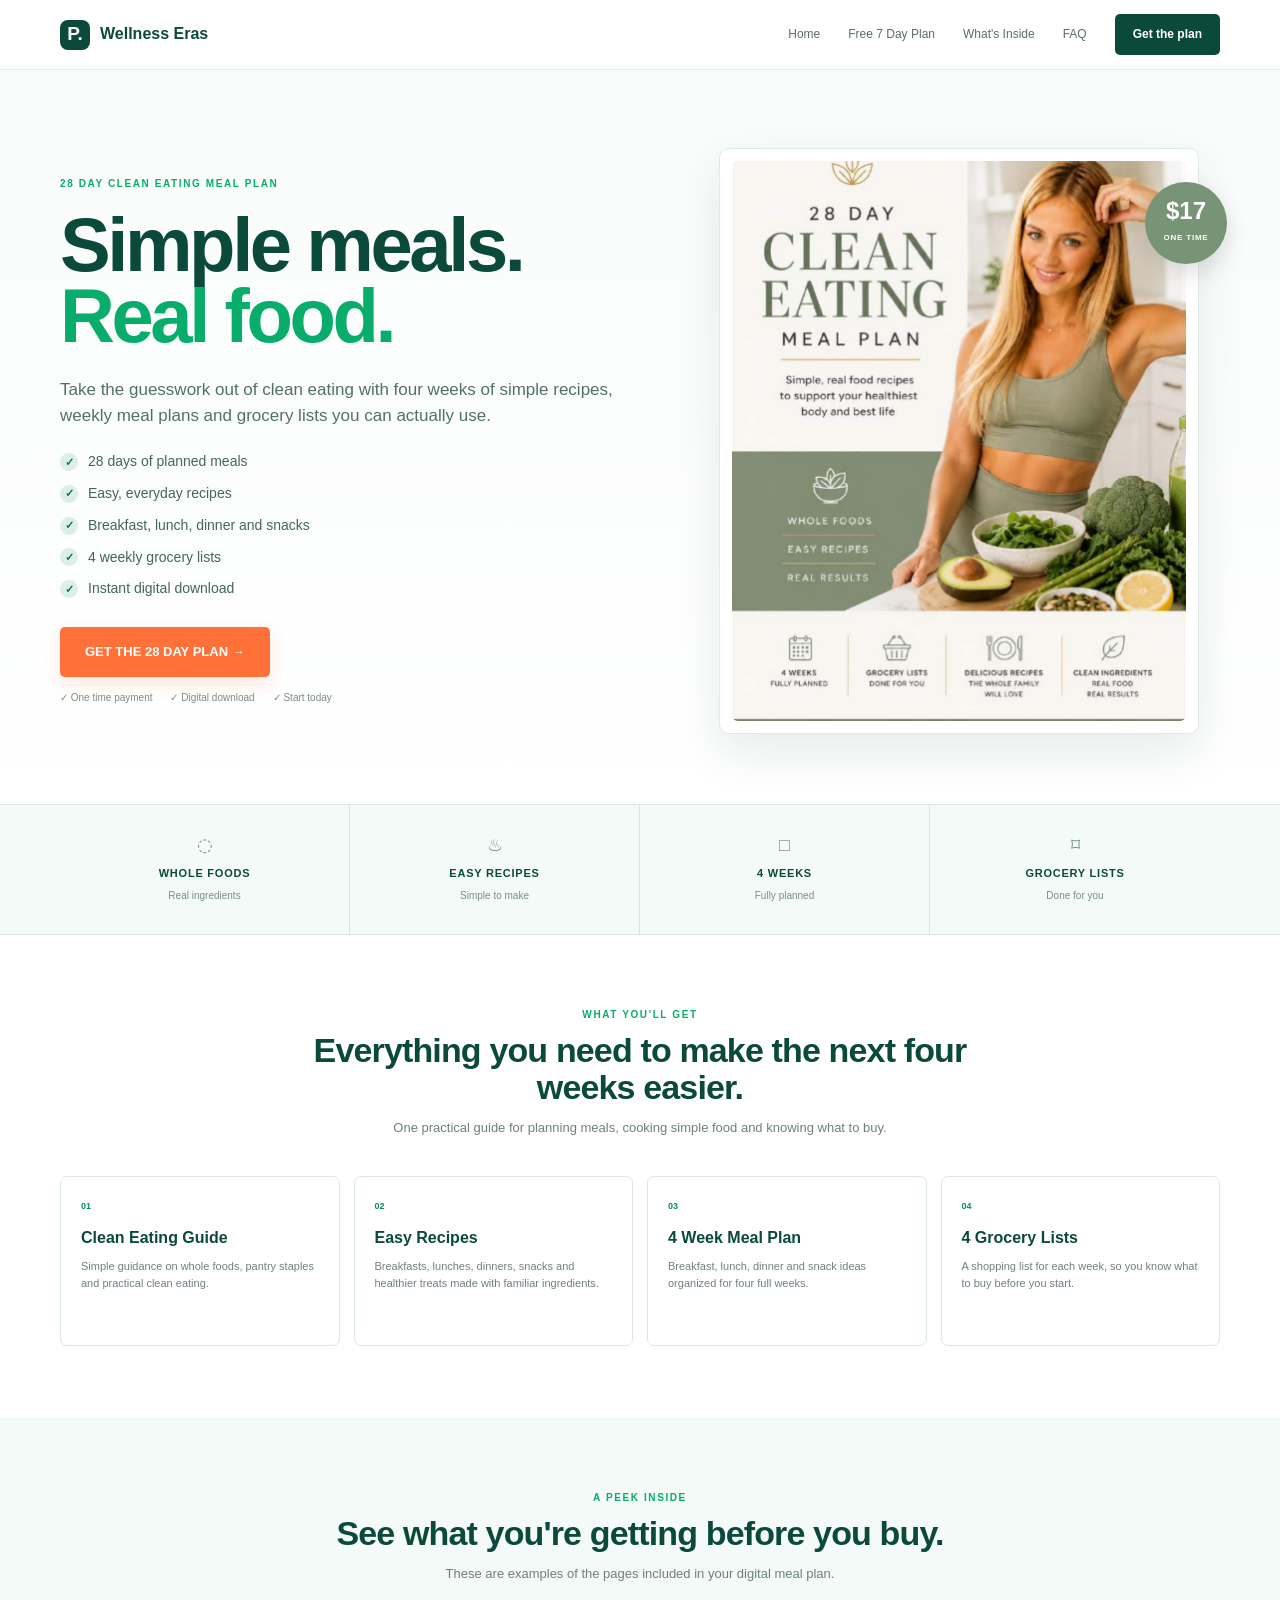
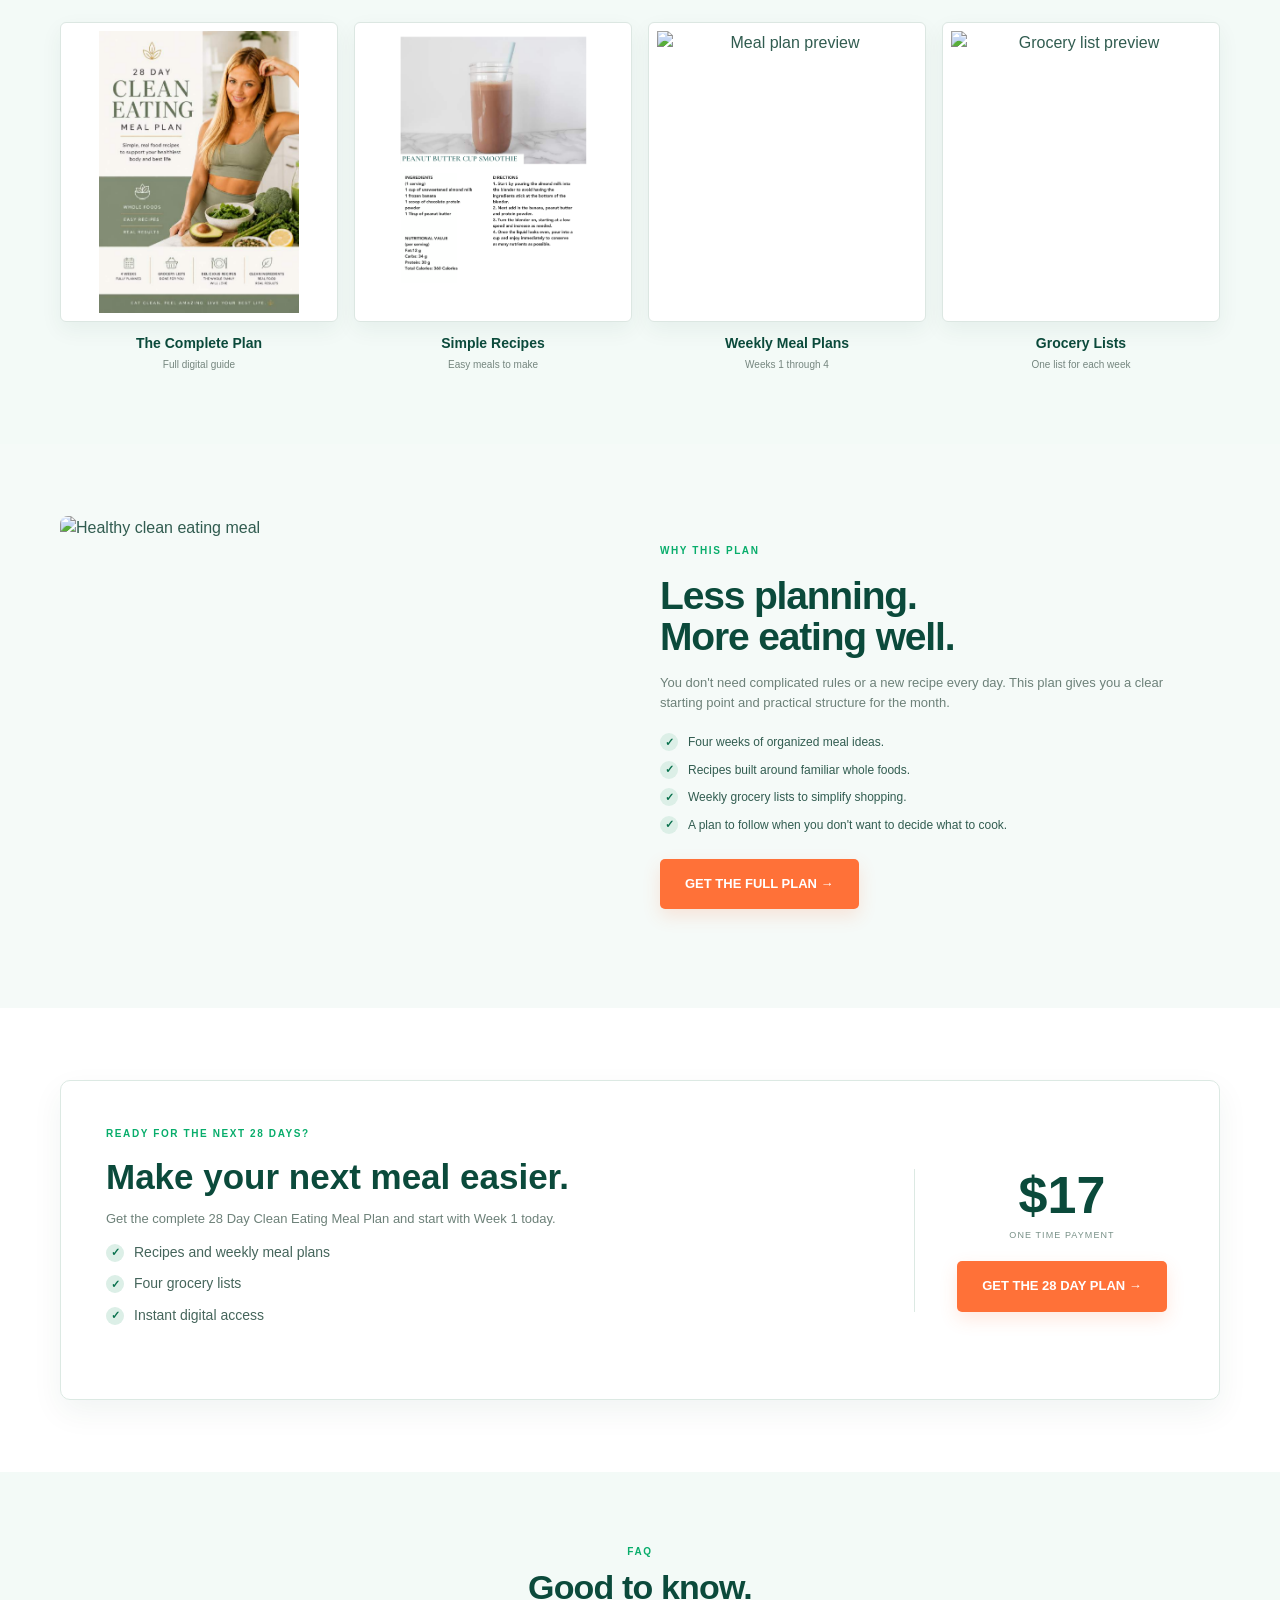
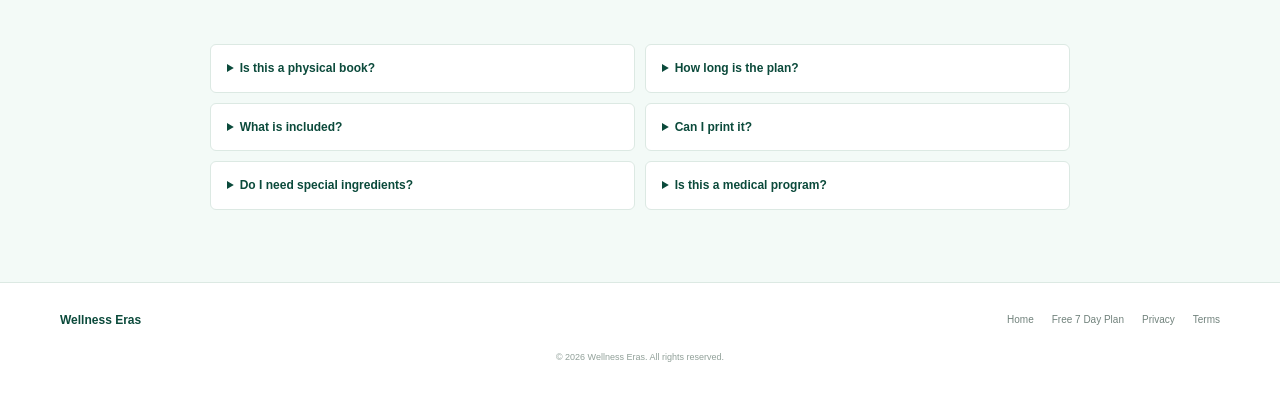
==== 28-day-plan/index.html @ 194eeab1 "Update index.html" ====
<!DOCTYPE html>
<html lang="en">
<head>
<meta charset="UTF-8">
<meta name="viewport" content="width=device-width, initial-scale=1.0">
<title>28 Day Clean Eating Meal Plan | Wellness Eras</title>
<meta name="description" content="Simple meals, real food. A practical 28 day clean eating meal plan with recipes, weekly meal plans and grocery lists.">
<style>
:root{
  --dark:#0b4a3b;
  --green:#08ad6b;
  --orange:#ff7138;
  --mint:#f3faf7;
  --line:#dce9e3;
  --text:#315c50;
  --muted:#6d8179;
  --white:#fff;
  --max:1160px;
}
*{box-sizing:border-box}
html{scroll-behavior:smooth}
body{margin:0;font-family:Arial,Helvetica,sans-serif;color:var(--text);background:#fff;line-height:1.55}
img{display:block;max-width:100%}
a{text-decoration:none;color:inherit}
.container{width:min(100% - 72px,var(--max));margin:auto}

/* Header intentionally matches the signup page: simple, compact, no decorative nav. */
header{height:70px;border-bottom:1px solid #e6efeb;background:#fff;display:flex;align-items:center}
.header-inner{display:flex;align-items:center;justify-content:space-between}
.logo{display:flex;align-items:center;gap:10px;font-weight:700;color:var(--dark);font-size:16px}
.logo-mark{width:30px;height:30px;border-radius:8px;background:var(--dark);display:grid;place-items:center;color:#fff;font-weight:700;font-size:19px}
.logo-mark span{transform:translateY(-1px)}
nav{display:flex;align-items:center;gap:28px;font-size:12px;color:#587068}
nav a:hover{color:var(--green)}
.nav-cta{background:var(--dark);color:#fff;padding:11px 18px;border-radius:5px;font-weight:700}

/* Hero uses the signup page's white/mint treatment and orange CTA. */
.hero{background:linear-gradient(180deg,#f8fcfa 0%,#fff 100%);padding:78px 0 70px}
.hero-grid{display:grid;grid-template-columns:1fr .92fr;gap:72px;align-items:center}
.eyebrow{font-size:10px;letter-spacing:.16em;text-transform:uppercase;color:var(--green);font-weight:700;margin-bottom:17px}
h1,h2,h3{margin:0;color:var(--dark)}
h1{font-size:clamp(48px,6vw,76px);line-height:.94;letter-spacing:-.045em;max-width:600px}
h1 .green{color:var(--green)}
.hero-copy{font-size:17px;color:#537068;max-width:555px;margin:25px 0 22px}
.checks{display:grid;gap:10px;margin:0 0 27px;font-size:14px;color:#45655b}
.check{display:flex;align-items:center;gap:10px}
.check i{width:18px;height:18px;border-radius:50%;background:#dcefe7;color:#08704c;font-style:normal;font-size:11px;display:grid;place-items:center;font-weight:700;flex:0 0 auto}
.cta{display:inline-flex;background:var(--orange);color:#fff;border-radius:5px;padding:15px 25px;font-weight:700;font-size:13px;box-shadow:0 7px 18px rgba(255,113,56,.16)}
.cta:hover{filter:brightness(.96)}
.micro{display:flex;gap:18px;margin-top:13px;font-size:10px;color:#7b8d87}
.hero-product{position:relative;display:flex;justify-content:center}
.product-card{background:#fff;border:1px solid #e1ebe6;border-radius:10px;padding:12px;box-shadow:0 18px 45px rgba(17,70,55,.10);width:min(480px,100%)}
.product-card img{width:100%;height:560px;object-fit:cover;border-radius:6px}
.price{position:absolute;right:-7px;top:34px;width:82px;height:82px;border-radius:50%;background:#789477;color:#fff;display:grid;place-items:center;text-align:center;box-shadow:0 10px 24px rgba(0,0,0,.13)}
.price strong{display:block;font-size:24px;line-height:1}
.price small{font-size:8px;font-weight:700;letter-spacing:.1em}

/* Same light green strip style as the signup page. */
.benefits{background:var(--mint);border-top:1px solid var(--line);border-bottom:1px solid var(--line)}
.benefit-grid{display:grid;grid-template-columns:repeat(4,1fr)}
.benefit{text-align:center;padding:27px 14px;border-right:1px solid #d8e6df}
.benefit:last-child{border:0}
.benefit-icon{font-size:18px;color:#73947c;margin-bottom:5px}
.benefit strong{display:block;color:var(--dark);font-size:11px;text-transform:uppercase;letter-spacing:.07em}
.benefit span{font-size:10px;color:#789087}

/* Sections stay compact and airy like signup page. */
section{padding:72px 0}
.section-head{text-align:center;max-width:690px;margin:0 auto 38px}
.section-head .eyebrow{margin-bottom:10px}
.section-head h2{font-size:34px;letter-spacing:-.025em;line-height:1.08}
.section-head p{font-size:13px;color:var(--muted);margin:12px 0 0}
.cards{display:grid;grid-template-columns:repeat(4,1fr);gap:14px}
.card{border:1px solid var(--line);border-radius:7px;padding:23px 20px;min-height:170px;background:#fff}
.card .num{font-size:9px;color:#0c8c60;font-weight:700;margin-bottom:12px}
.card h3{font-size:16px;margin-bottom:7px}
.card p{font-size:11px;color:#70827b;margin:0}

/* Preview */
.preview{background:var(--mint)}
.preview-grid{display:grid;grid-template-columns:repeat(4,1fr);gap:16px}
.preview-card{text-align:center}
.preview-frame{background:#fff;border:1px solid #dce7e2;border-radius:6px;padding:8px;height:300px;box-shadow:0 8px 22px rgba(20,70,55,.06)}
.preview-frame img{width:100%;height:100%;object-fit:contain}
.preview-card h3{font-size:14px;margin:11px 0 2px}
.preview-card p{font-size:10px;color:#75867f;margin:0}

/* Two-column section with same mint block used on signup. */
.split{background:#f5faf8}
.split-grid{display:grid;grid-template-columns:.95fr 1fr;gap:68px;align-items:center}
.split-image img{height:420px;width:100%;object-fit:cover;border-radius:8px}
.split h2{font-size:39px;line-height:1.05;letter-spacing:-.03em}
.split p{font-size:13px;color:var(--muted);max-width:510px;margin:15px 0 20px}
.feature-list{display:grid;gap:9px;margin-bottom:25px;font-size:12px}

/* Purchase block */
.buy{background:#fff}
.buy-box{border:1px solid var(--line);border-radius:10px;padding:45px;display:grid;grid-template-columns:1fr 260px;gap:35px;align-items:center;box-shadow:0 12px 32px rgba(17,70,55,.06)}
.buy-box h2{font-size:35px;line-height:1.05}
.buy-box p{font-size:13px;color:var(--muted);max-width:620px}
.buy-side{text-align:center;border-left:1px solid var(--line);padding-left:35px}
.buy-side strong{display:block;color:var(--dark);font-size:52px;line-height:1}
.buy-side span{font-size:9px;color:#789087;text-transform:uppercase;letter-spacing:.12em}
.buy-side .cta{margin-top:16px}

/* FAQ */
.faq{background:var(--mint)}
.faq-grid{max-width:860px;margin:auto;display:grid;grid-template-columns:1fr 1fr;gap:10px}
details{background:#fff;border:1px solid var(--line);border-radius:6px;padding:14px 16px}
summary{cursor:pointer;font-size:12px;font-weight:700;color:var(--dark)}
details p{font-size:11px;color:#71817b;margin:9px 0 0}

/* Footer */
footer{border-top:1px solid var(--line);background:#fff;padding:28px 0}
.footer-inner{display:flex;justify-content:space-between;align-items:center}
.footer-brand{font-size:12px;font-weight:700;color:var(--dark)}
.footer-links{display:flex;gap:18px;font-size:10px;color:#71827c}
.copyright{text-align:center;font-size:9px;color:#91a099;margin-top:22px}

@media(max-width:850px){
 .container{width:min(100% - 36px,var(--max))}
 nav a:not(.nav-cta){display:none}
 .hero{padding:55px 0}
 .hero-grid,.split-grid,.buy-box{grid-template-columns:1fr;gap:35px}
 .hero-product{order:-1}
 .product-card img{height:480px}
 .price{right:3%;top:25px}
 .benefit-grid,.cards,.preview-grid{grid-template-columns:1fr 1fr}
 .benefit:nth-child(2){border-right:0}
 .benefit:nth-child(3),.benefit:nth-child(4){border-top:1px solid #d8e6df}
 .buy-side{border-left:0;border-top:1px solid var(--line);padding:28px 0 0}
 .faq-grid{grid-template-columns:1fr}
}
@media(max-width:520px){
 header{height:62px}
 .logo{font-size:14px}
 .logo-mark{width:28px;height:28px}
 h1{font-size:49px}
 .hero-copy{font-size:15px}
 .micro{flex-wrap:wrap;gap:8px}
 section{padding:58px 0}
 .benefit-grid,.cards,.preview-grid{grid-template-columns:1fr}
 .benefit{border-right:0!important;border-top:0!important;border-bottom:1px solid #d8e6df}
 .benefit:last-child{border-bottom:0}
 .preview-frame{height:390px}
 .split-image img{height:330px}
 .split h2,.buy-box h2{font-size:31px}
 .buy-box{padding:28px 22px}
 .footer-inner{align-items:flex-start;flex-direction:column;gap:15px}
}
</style>
</head>
<body>
<header>
  <div class="container header-inner">
    <a class="logo" href="../index.html"><span class="logo-mark"><span>P.</span></span> Wellness Eras</a>
    <nav>
      <a href="../index.html">Home</a>
      <a href="../downloads/">Free 7 Day Plan</a>
      <a href="#inside">What's Inside</a>
      <a href="#faq">FAQ</a>
      <a class="nav-cta" href="#buy">Get the plan</a>
    </nav>
  </div>
</header>

<main>
<section class="hero">
 <div class="container hero-grid">
  <div>
   <div class="eyebrow">28 Day Clean Eating Meal Plan</div>
   <h1>Simple meals.<br><span class="green">Real food.</span></h1>
   <p class="hero-copy">Take the guesswork out of clean eating with four weeks of simple recipes, weekly meal plans and grocery lists you can actually use.</p>
   <div class="checks">
    <div class="check"><i>✓</i>28 days of planned meals</div>
    <div class="check"><i>✓</i>Easy, everyday recipes</div>
    <div class="check"><i>✓</i>Breakfast, lunch, dinner and snacks</div>
    <div class="check"><i>✓</i>4 weekly grocery lists</div>
    <div class="check"><i>✓</i>Instant digital download</div>
   </div>
   <a class="cta" href="#buy">GET THE 28 DAY PLAN →</a>
   <div class="micro"><span>✓ One time payment</span><span>✓ Digital download</span><span>✓ Start today</span></div>
  </div>
  <div class="hero-product">
   <div class="product-card"><img src="/28-day-plan/cover.png" alt="28 Day Clean Eating Meal Plan"></div>
   <div class="price"><div><strong>$17</strong><small>ONE TIME</small></div></div>
  </div>
 </div>
</section>

<div class="benefits">
 <div class="container benefit-grid">
  <div class="benefit"><div class="benefit-icon">◌</div><strong>Whole foods</strong><span>Real ingredients</span></div>
  <div class="benefit"><div class="benefit-icon">♨</div><strong>Easy recipes</strong><span>Simple to make</span></div>
  <div class="benefit"><div class="benefit-icon">□</div><strong>4 weeks</strong><span>Fully planned</span></div>
  <div class="benefit"><div class="benefit-icon">⌑</div><strong>Grocery lists</strong><span>Done for you</span></div>
 </div>
</div>

<section id="inside">
 <div class="container">
  <div class="section-head">
   <div class="eyebrow">What you'll get</div>
   <h2>Everything you need to make the next four weeks easier.</h2>
   <p>One practical guide for planning meals, cooking simple food and knowing what to buy.</p>
  </div>
  <div class="cards">
   <div class="card"><div class="num">01</div><h3>Clean Eating Guide</h3><p>Simple guidance on whole foods, pantry staples and practical clean eating.</p></div>
   <div class="card"><div class="num">02</div><h3>Easy Recipes</h3><p>Breakfasts, lunches, dinners, snacks and healthier treats made with familiar ingredients.</p></div>
   <div class="card"><div class="num">03</div><h3>4 Week Meal Plan</h3><p>Breakfast, lunch, dinner and snack ideas organized for four full weeks.</p></div>
   <div class="card"><div class="num">04</div><h3>4 Grocery Lists</h3><p>A shopping list for each week, so you know what to buy before you start.</p></div>
  </div>
 </div>
</section>

<section class="preview">
 <div class="container">
  <div class="section-head">
   <div class="eyebrow">A peek inside</div>
   <h2>See what you're getting before you buy.</h2>
   <p>These are examples of the pages included in your digital meal plan.</p>
  </div>
  <div class="preview-grid">
   <div class="preview-card"><div class="preview-frame"><img src="/28-day-plan/cover.png" alt="Meal plan cover"></div><h3>The Complete Plan</h3><p>Full digital guide</p></div>
   <div class="preview-card"><div class="preview-frame"><img src="/28-day-plan/recipe.png" alt="Recipe preview"></div><h3>Simple Recipes</h3><p>Easy meals to make</p></div>
   <div class="preview-card"><div class="preview-frame"><img src="/28-day-plan//28-day-plan/meal-plan.png" alt="Meal plan preview"></div><h3>Weekly Meal Plans</h3><p>Weeks 1 through 4</p></div>
   <div class="preview-card"><div class="preview-frame"><img src="/28-day-plan//28-day-plan//28-day-plan/grocery-list.png" alt="Grocery list preview"></div><h3>Grocery Lists</h3><p>One list for each week</p></div>
  </div>
 </div>
</section>

<section class="split">
 <div class="container split-grid">
  <div class="split-image"><img src="/28-day-plan//28-day-plan//28-day-plan/food-bowl.png" alt="Healthy clean eating meal"></div>
  <div>
   <div class="eyebrow">Why this plan</div>
   <h2>Less planning.<br>More eating well.</h2>
   <p>You don't need complicated rules or a new recipe every day. This plan gives you a clear starting point and practical structure for the month.</p>
   <div class="feature-list">
    <div class="check"><i>✓</i>Four weeks of organized meal ideas.</div>
    <div class="check"><i>✓</i>Recipes built around familiar whole foods.</div>
    <div class="check"><i>✓</i>Weekly grocery lists to simplify shopping.</div>
    <div class="check"><i>✓</i>A plan to follow when you don't want to decide what to cook.</div>
   </div>
   <a class="cta" href="#buy">GET THE FULL PLAN →</a>
  </div>
 </div>
</section>

<section class="buy" id="buy">
 <div class="container">
  <div class="buy-box">
   <div>
    <div class="eyebrow">Ready for the next 28 days?</div>
    <h2>Make your next meal easier.</h2>
    <p>Get the complete 28 Day Clean Eating Meal Plan and start with Week 1 today.</p>
    <div class="checks">
     <div class="check"><i>✓</i>Recipes and weekly meal plans</div>
     <div class="check"><i>✓</i>Four grocery lists</div>
     <div class="check"><i>✓</i>Instant digital access</div>
    </div>
   </div>
   <div class="buy-side">
    <strong>$17</strong><span>One time payment</span><br>
    <a class="cta" href="YOUR_LEMON_SQUEEZY_CHECKOUT_URL">GET THE 28 DAY PLAN →</a>
   </div>
  </div>
 </div>
</section>

<section class="faq" id="faq">
 <div class="container">
  <div class="section-head">
   <div class="eyebrow">FAQ</div>
   <h2>Good to know.</h2>
  </div>
  <div class="faq-grid">
   <details><summary>Is this a physical book?</summary><p>No. It is a digital PDF you can access after purchase.</p></details>
   <details><summary>How long is the plan?</summary><p>The plan is organized around 28 days, with four weekly meal plans.</p></details>
   <details><summary>What is included?</summary><p>The guide includes clean eating guidance, recipes, four weekly meal plans and four weekly grocery lists.</p></details>
   <details><summary>Can I print it?</summary><p>Yes. The PDF can be viewed digitally or printed for personal use.</p></details>
   <details><summary>Do I need special ingredients?</summary><p>The plan focuses on familiar, everyday whole food ingredients.</p></details>
   <details><summary>Is this a medical program?</summary><p>No. It is a general meal planning resource and is not medical advice.</p></details>
  </div>
 </div>
</section>
</main>

<footer>
 <div class="container">
  <div class="footer-inner">
   <div class="footer-brand">Wellness Eras</div>
   <div class="footer-links"><a href="../index.html">Home</a><a href="../downloads/">Free 7 Day Plan</a><a href="../privacy.html">Privacy</a><a href="../terms.html">Terms</a></div>
  </div>
  <div class="copyright">© 2026 Wellness Eras. All rights reserved.</div>
 </div>
</footer>
</body>
</html>
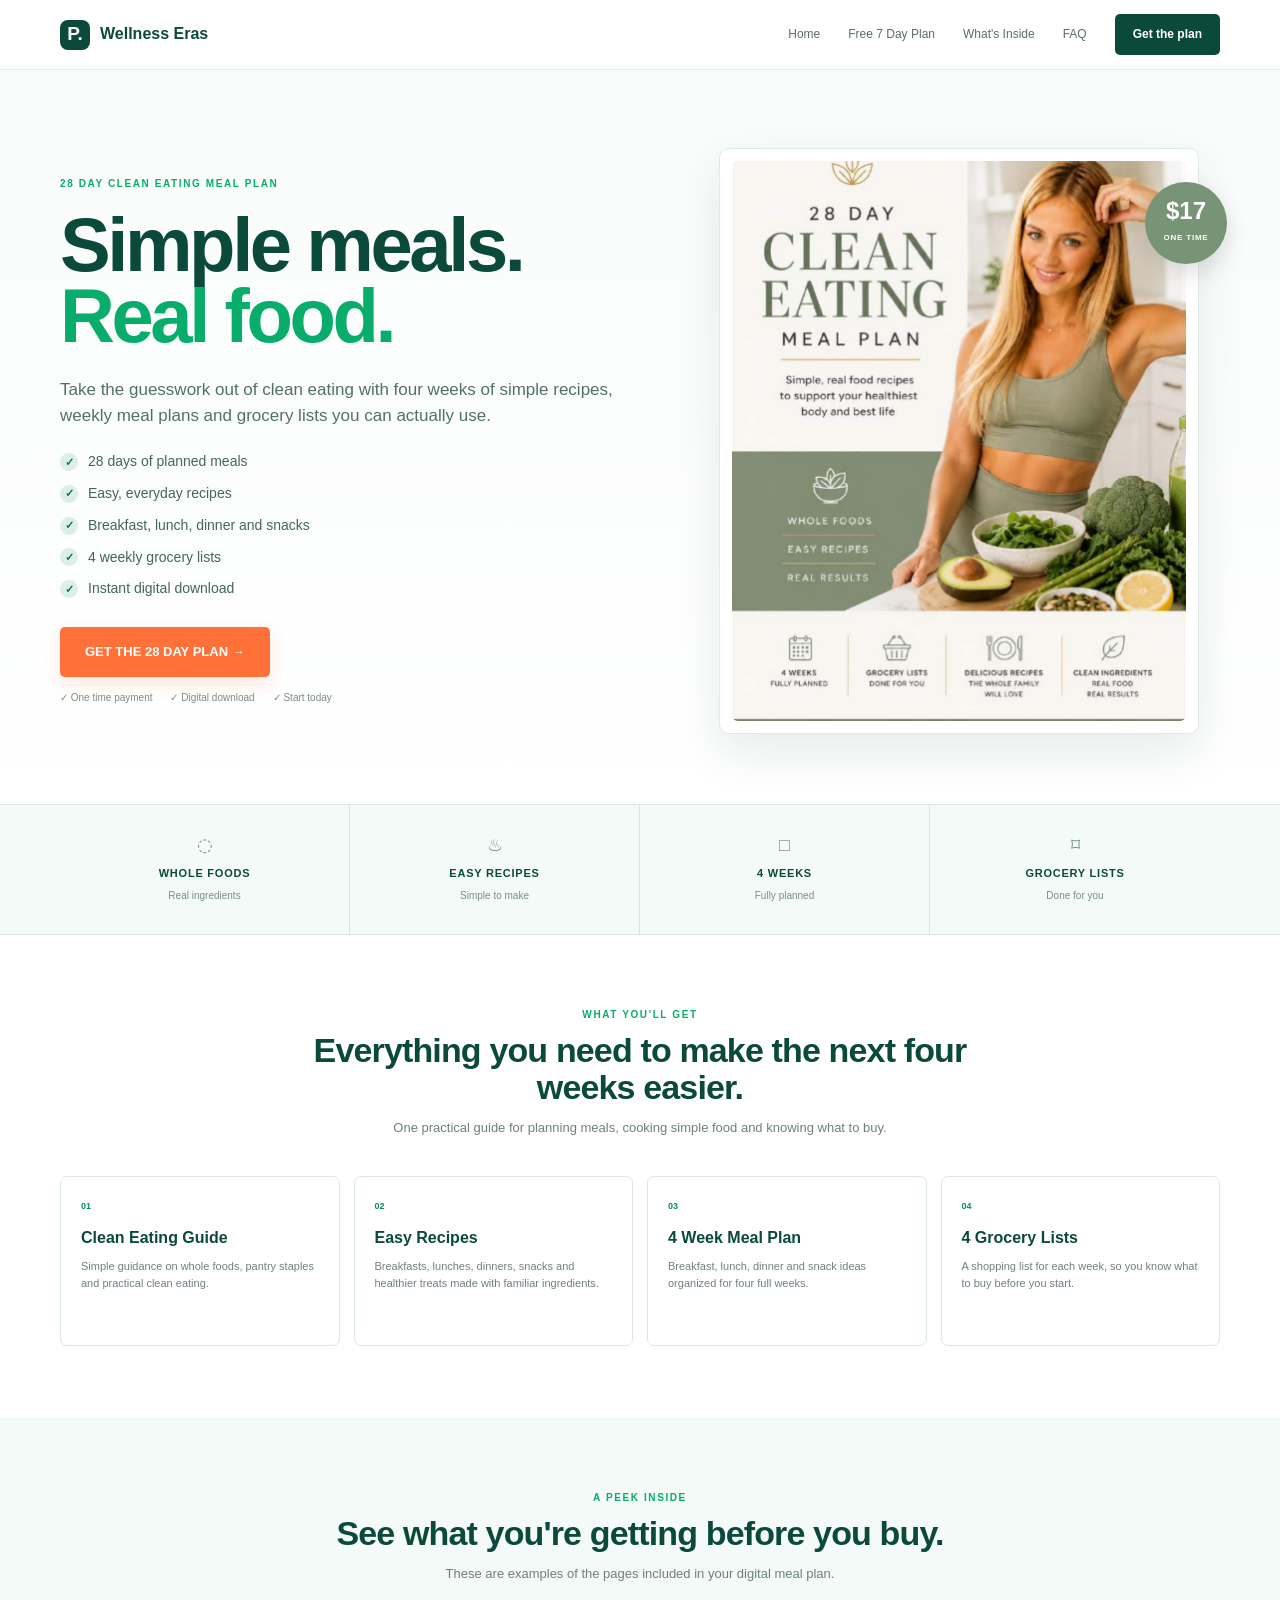
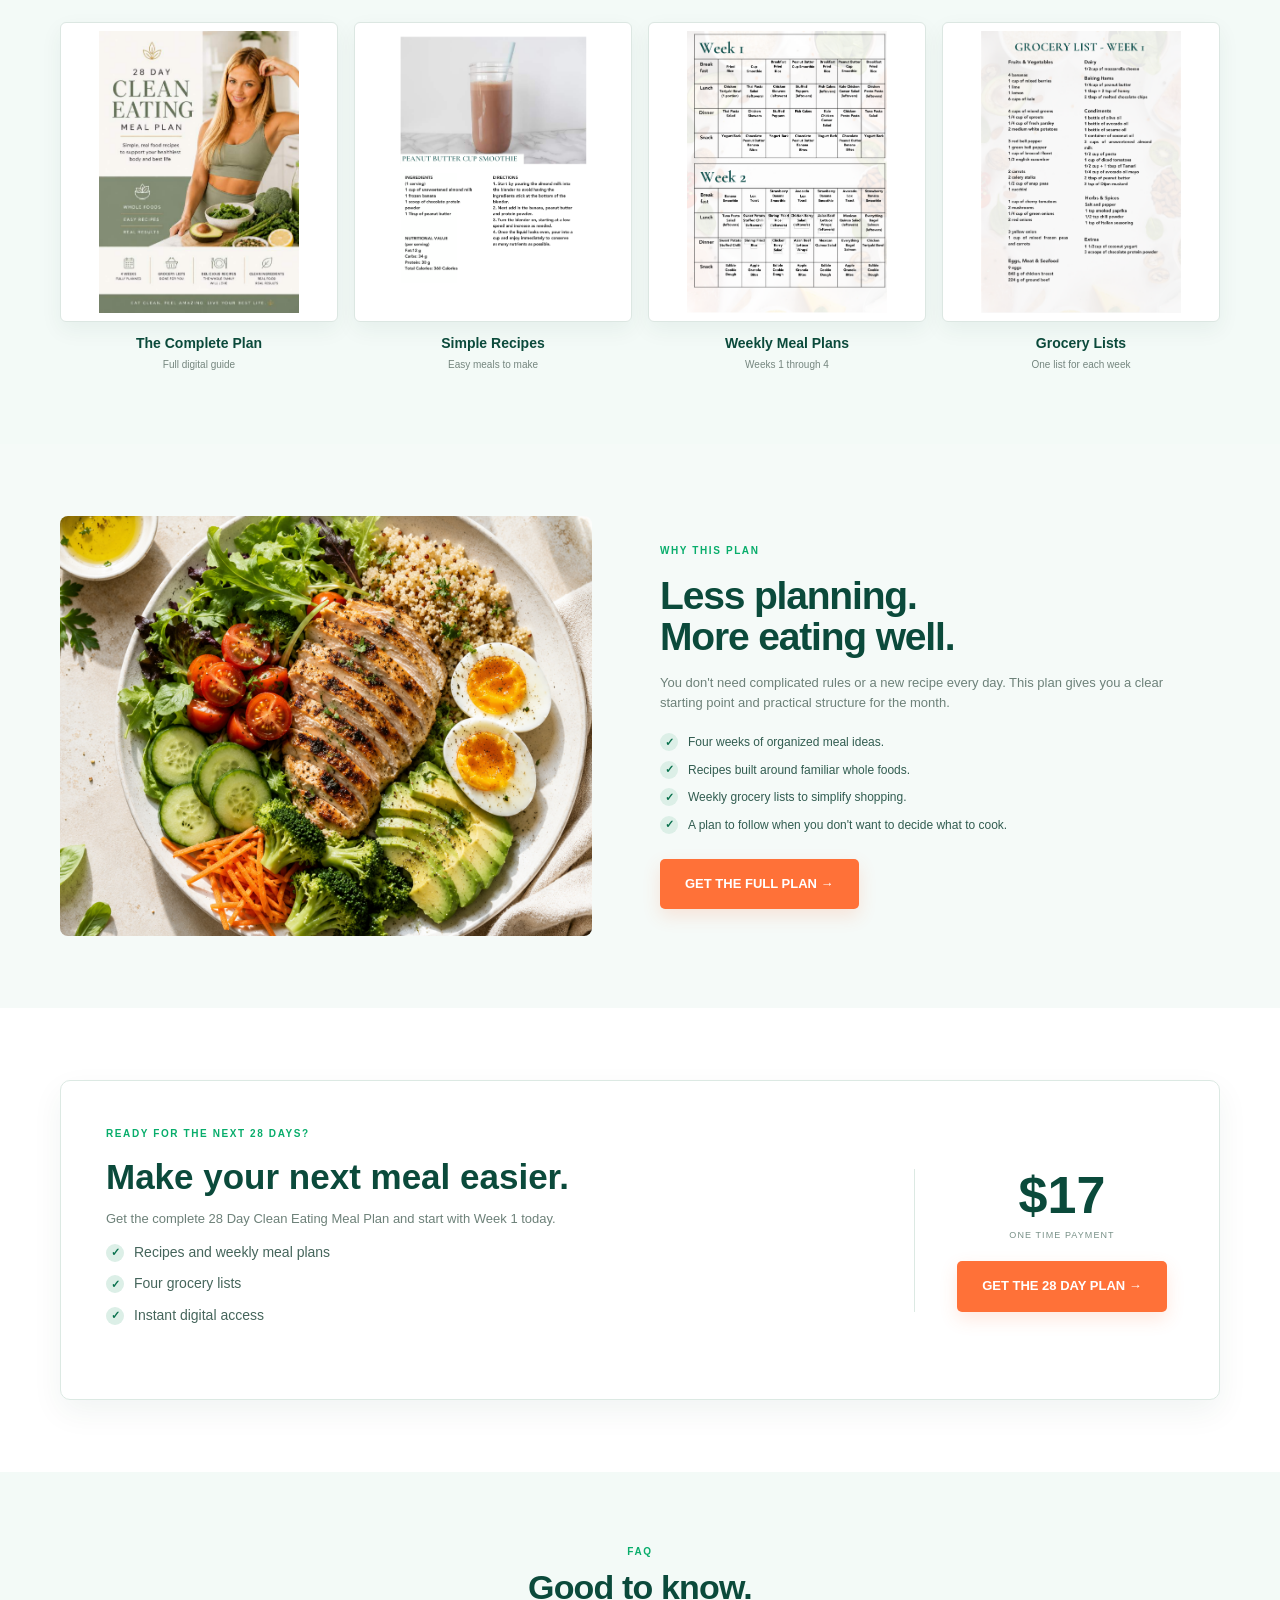
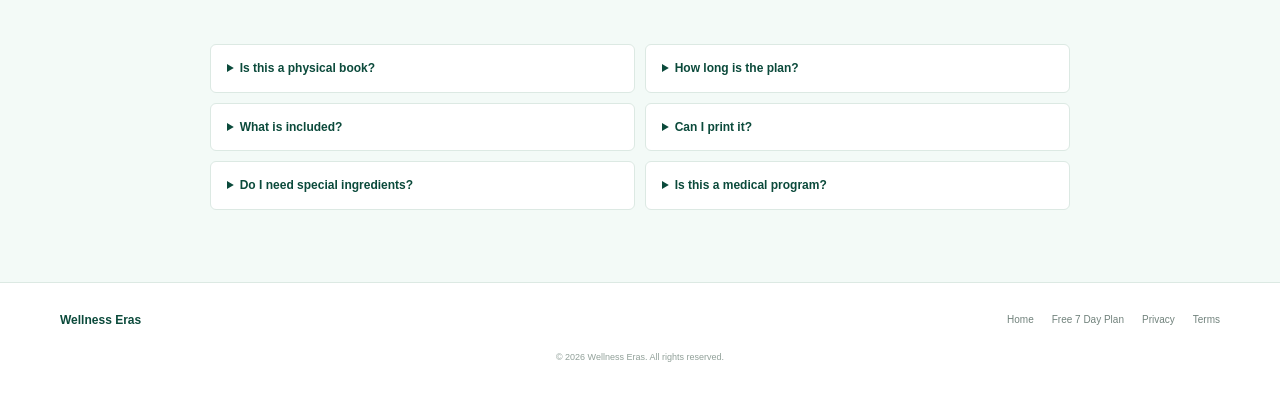
==== commit 535bc9b8: "Update index.html" ====
--- a/28-day-plan/index.html
+++ b/28-day-plan/index.html
@@ -223,15 +223,15 @@
   <div class="preview-grid">
    <div class="preview-card"><div class="preview-frame"><img src="/28-day-plan/cover.png" alt="Meal plan cover"></div><h3>The Complete Plan</h3><p>Full digital guide</p></div>
    <div class="preview-card"><div class="preview-frame"><img src="/28-day-plan/recipe.png" alt="Recipe preview"></div><h3>Simple Recipes</h3><p>Easy meals to make</p></div>
-   <div class="preview-card"><div class="preview-frame"><img src="/28-day-plan//28-day-plan/meal-plan.png" alt="Meal plan preview"></div><h3>Weekly Meal Plans</h3><p>Weeks 1 through 4</p></div>
-   <div class="preview-card"><div class="preview-frame"><img src="/28-day-plan//28-day-plan//28-day-plan/grocery-list.png" alt="Grocery list preview"></div><h3>Grocery Lists</h3><p>One list for each week</p></div>
+   <div class="preview-card"><div class="preview-frame"><img src="/28-day-plan/meal-plan.png" alt="Meal plan preview"></div><h3>Weekly Meal Plans</h3><p>Weeks 1 through 4</p></div>
+   <div class="preview-card"><div class="preview-frame"><img src="/28-day-plan/grocery-list.png" alt="Grocery list preview"></div><h3>Grocery Lists</h3><p>One list for each week</p></div>
   </div>
  </div>
 </section>
 
 <section class="split">
  <div class="container split-grid">
-  <div class="split-image"><img src="/28-day-plan//28-day-plan//28-day-plan/food-bowl.png" alt="Healthy clean eating meal"></div>
+  <div class="split-image"><img src="/28-day-plan/food-bowl.png" alt="Healthy clean eating meal"></div>
   <div>
    <div class="eyebrow">Why this plan</div>
    <h2>Less planning.<br>More eating well.</h2>
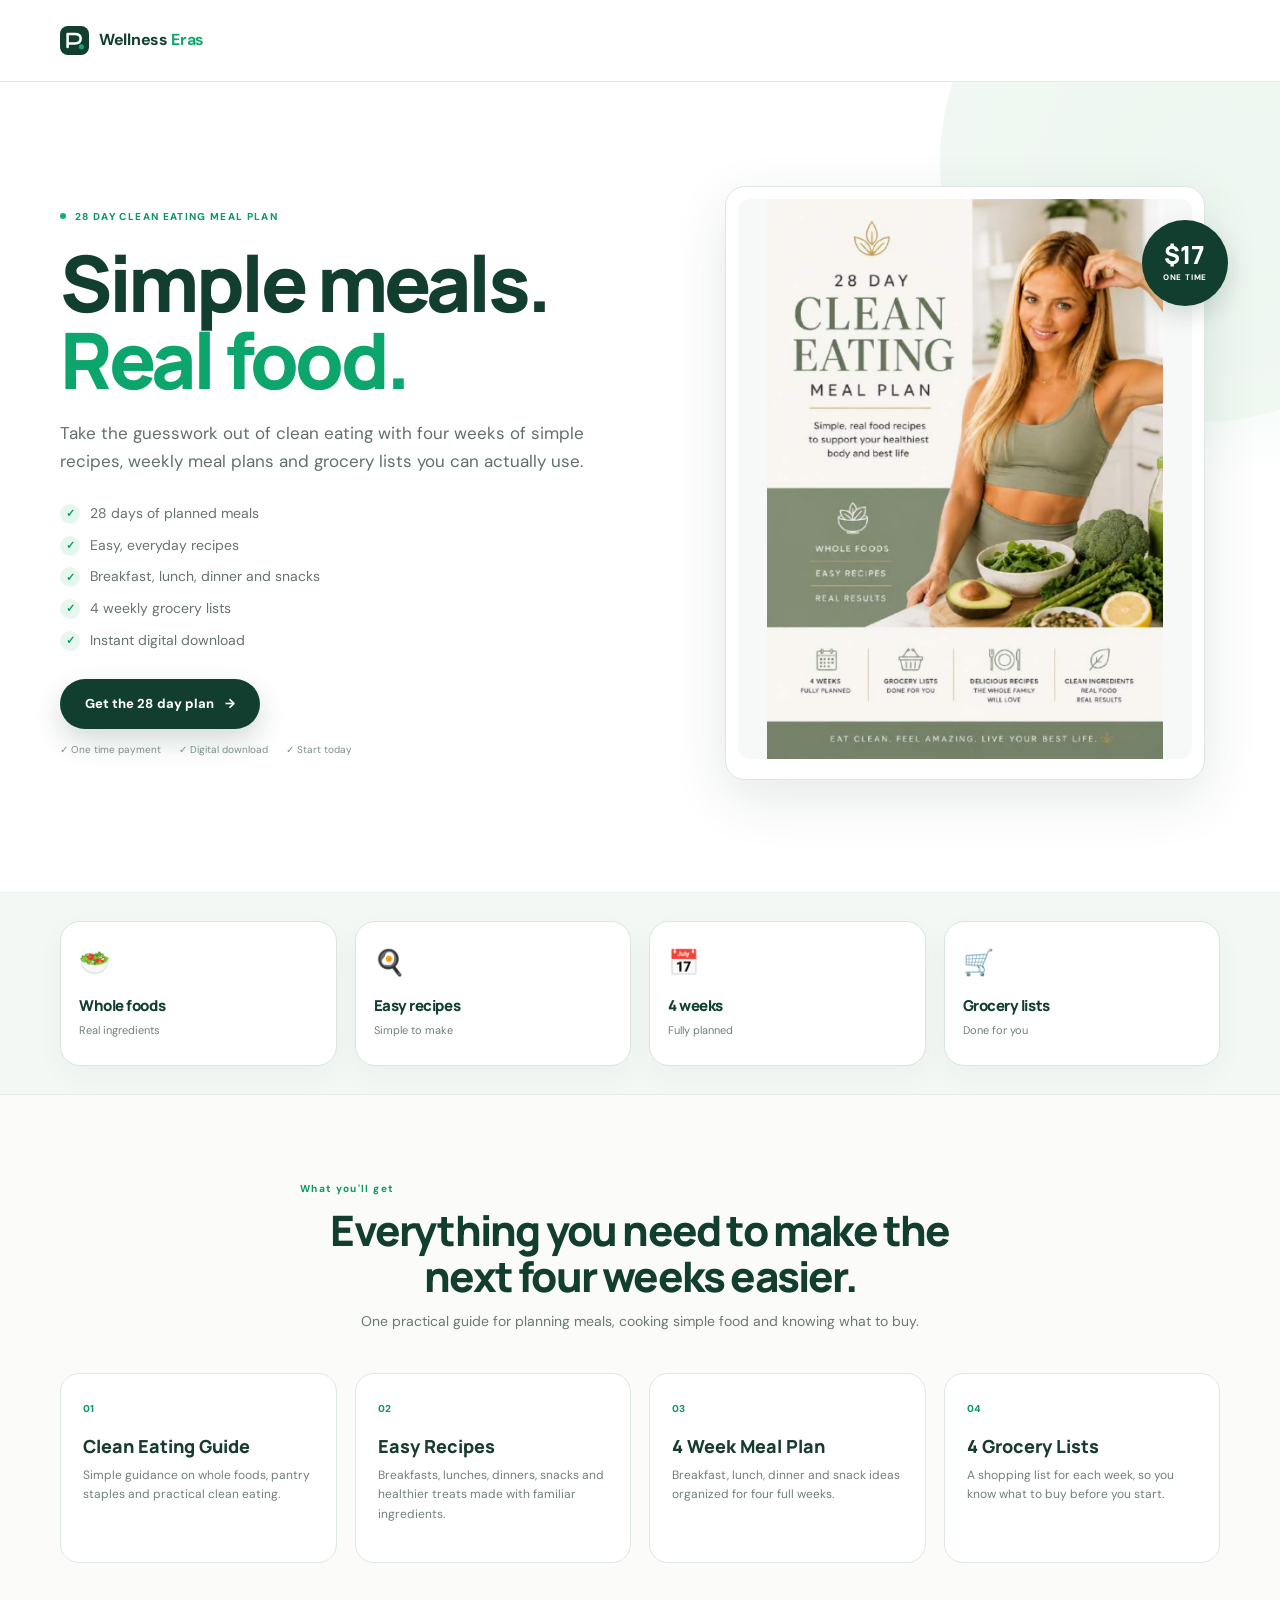
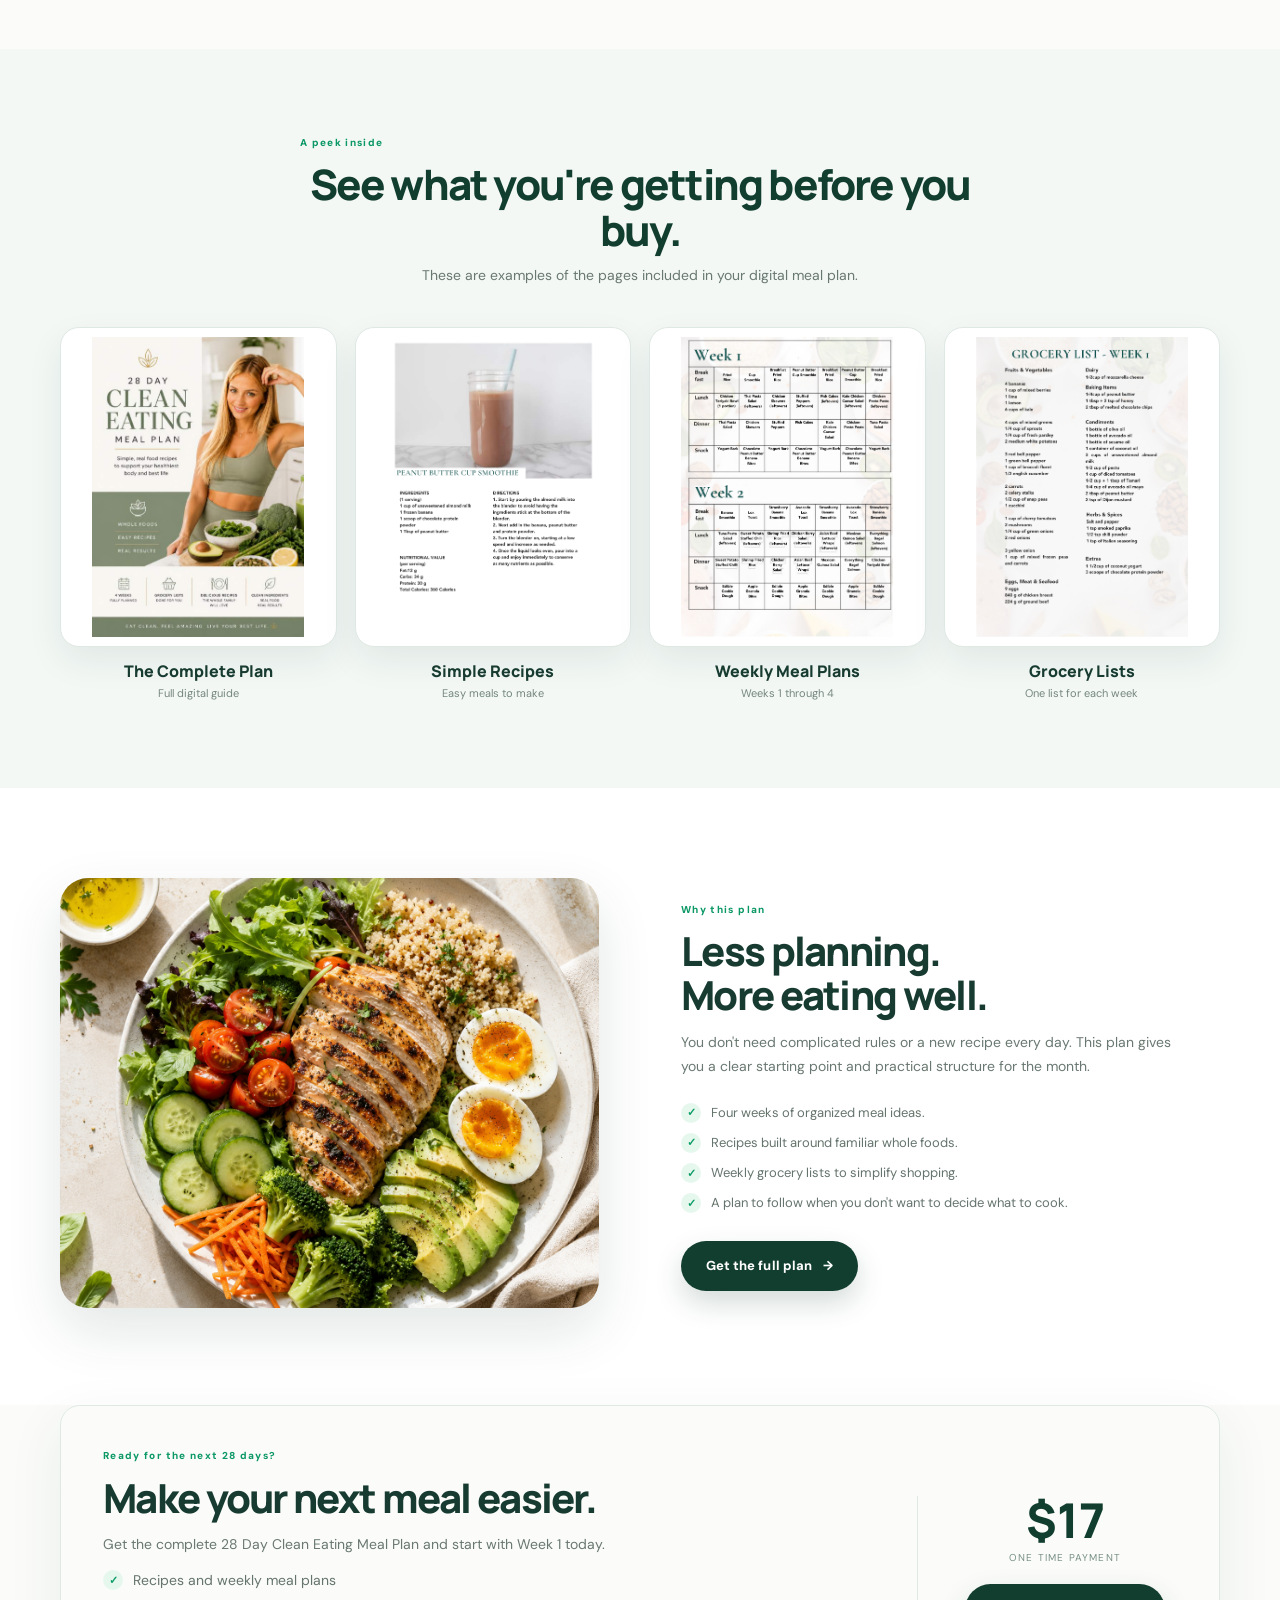
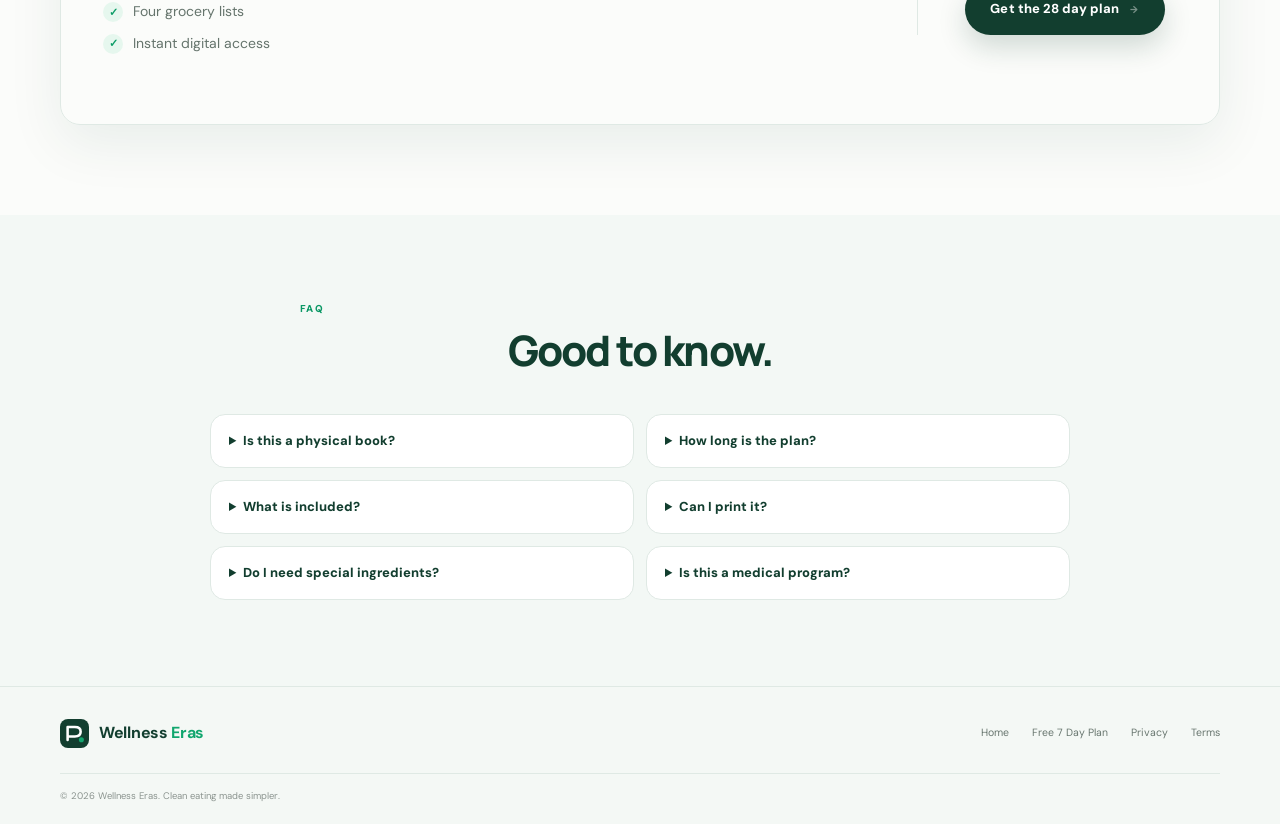
==== commit 93a7486e: "connect lemon squeezy checkout" ====
--- a/28-day-plan/index.html
+++ b/28-day-plan/index.html
@@ -5,295 +5,178 @@
 <meta name="viewport" content="width=device-width, initial-scale=1.0">
 <title>28 Day Clean Eating Meal Plan | Wellness Eras</title>
 <meta name="description" content="Simple meals, real food. A practical 28 day clean eating meal plan with recipes, weekly meal plans and grocery lists.">
+<link rel="preconnect" href="https://fonts.googleapis.com">
+<link rel="preconnect" href="https://fonts.gstatic.com" crossorigin>
+<link href="https://fonts.googleapis.com/css2?family=DM+Sans:wght@400;500;600;700&family=Manrope:wght@600;700;800&display=swap" rel="stylesheet">
+<link rel="icon" href="../assets/logo-mark.svg">
+<link rel="stylesheet" href="../styles.css">
 <style>
-:root{
-  --dark:#0b4a3b;
-  --green:#08ad6b;
-  --orange:#ff7138;
-  --mint:#f3faf7;
-  --line:#dce9e3;
-  --text:#315c50;
-  --muted:#6d8179;
-  --white:#fff;
-  --max:1160px;
+.plan-page .plan-hero-copy{max-width:570px}
+.plan-page .plan-hero-copy h1{max-width:600px}
+.plan-page .plan-hero-copy h1 span{color:#0ca66d}
+.plan-page .plan-lede{font-size:17px;line-height:1.65;color:#617169;max-width:535px;margin:0 0 28px}
+.plan-page .plan-checks{display:grid;gap:10px;margin:0 0 27px;font-size:14px;color:#65746c}
+.plan-page .plan-check{display:flex;align-items:center;gap:10px}
+.plan-page .plan-check i{width:20px;height:20px;border-radius:50%;background:#e6f7ee;color:#0b9c66;font-style:normal;font-size:11px;display:grid;place-items:center;font-weight:800;flex:0 0 auto}
+.plan-page .plan-micro{display:flex;flex-wrap:wrap;gap:18px;margin-top:13px;font-size:10px;color:#7b8d87}
+.plan-page .plan-product{position:relative;display:flex;justify-content:center}
+.plan-page .plan-product-card{width:min(480px,100%);padding:12px;background:#fff;border:1px solid #dce7e1;border-radius:20px;box-shadow:0 18px 55px rgba(18,58,45,.11)}
+.plan-page .plan-product-card img{width:100%;height:560px;object-fit:contain;border-radius:12px;background:#f7f9f8}
+.plan-page .plan-price{position:absolute;right:-8px;top:34px;width:86px;height:86px;border-radius:50%;background:#123e2f;color:#fff;display:grid;place-items:center;text-align:center;box-shadow:0 10px 24px rgba(18,62,47,.16)}
+.plan-page .plan-price strong{display:block;font:800 25px/1 "Manrope"}
+.plan-page .plan-price small{display:block;font-size:8px;font-weight:800;letter-spacing:.1em;margin-top:4px}
+.plan-page .plan-benefits{padding:0;background:#f3f8f5;border-top:1px solid #edf1ef;border-bottom:1px solid #e4ebe7}
+.plan-page .plan-benefit-grid{grid-template-columns:repeat(4,1fr);gap:18px;padding:28px 0}
+.plan-page .plan-benefit-grid article{padding:22px 18px;min-height:145px}
+.plan-page .plan-benefit-grid .benefit-icon{font-size:25px;margin-bottom:12px}
+.plan-page .plan-benefit-grid h3{font-size:15px;margin-bottom:5px}
+.plan-page .plan-benefit-grid p{font-size:11px}
+.plan-page .plan-section{padding:86px 0}
+.plan-page .plan-section-heading{margin-bottom:40px}
+.plan-page .plan-section-heading h2{max-width:690px;margin:12px auto 0}
+.plan-page .plan-section-heading p{font-size:14px;color:#697870;margin:12px auto 0;max-width:600px}
+.plan-page .plan-feature-grid{display:grid;grid-template-columns:repeat(4,1fr);gap:18px}
+.plan-page .plan-feature-card{padding:27px 22px;border:1px solid #dfe9e4;border-radius:19px;background:#fff;min-height:190px}
+.plan-page .plan-feature-card .num{font-size:10px;color:#0b9865;font-weight:800;margin-bottom:14px}
+.plan-page .plan-feature-card h3{font:800 18px "Manrope";margin-bottom:8px}
+.plan-page .plan-feature-card p{font-size:12px;line-height:1.6;color:#718079;margin:0}
+.plan-page .plan-preview{background:#f3f8f5}
+.plan-page .plan-preview-grid{display:grid;grid-template-columns:repeat(4,1fr);gap:18px}
+.plan-page .plan-preview-card{text-align:center}
+.plan-page .plan-preview-frame{height:320px;padding:9px;background:#fff;border:1px solid #dfe9e4;border-radius:19px;box-shadow:0 14px 35px rgba(20,57,43,.08)}
+.plan-page .plan-preview-frame img{width:100%;height:100%;object-fit:contain;border-radius:11px}
+.plan-page .plan-preview-card h3{font:800 16px "Manrope";margin:13px 0 3px}
+.plan-page .plan-preview-card p{font-size:11px;color:#75867f;margin:0}
+.plan-page .plan-split{padding:90px 0;background:#fff}
+.plan-page .plan-split-grid{display:grid;grid-template-columns:1fr 1fr;gap:82px;align-items:center}
+.plan-page .plan-split-image img{width:100%;height:430px;object-fit:cover;border-radius:28px;box-shadow:0 22px 55px rgba(20,57,43,.12)}
+.plan-page .plan-split-copy h2{font:800 40px/1.1 "Manrope";letter-spacing:-1.7px;margin:12px 0}
+.plan-page .plan-split-copy p{font-size:14px;line-height:1.7;color:#697870;max-width:500px}
+.plan-page .plan-feature-list{display:grid;gap:10px;margin:24px 0 28px;font-size:13px;color:#65746c}
+.plan-page .plan-buy{padding:0 0 90px}
+.plan-page .plan-buy-box{display:grid;grid-template-columns:1fr 260px;gap:35px;align-items:center;padding:42px;border:1px solid #dfe9e4;border-radius:20px;box-shadow:0 18px 55px rgba(18,58,45,.08)}
+.plan-page .plan-buy-box h2{font:800 40px/1.1 "Manrope";letter-spacing:-1.7px;margin:12px 0 8px}
+.plan-page .plan-buy-box p{font-size:14px;color:#697870;max-width:620px}
+.plan-page .plan-buy-side{text-align:center;border-left:1px solid #dfe9e4;padding-left:35px}
+.plan-page .plan-buy-side strong{display:block;font:800 48px/1 "Manrope";color:#123e2f}
+.plan-page .plan-buy-side span{font-size:10px;color:#789087;text-transform:uppercase;letter-spacing:.12em}
+.plan-page .plan-buy-side .button{margin-top:16px}
+.plan-page .plan-faq{background:#f3f8f5}
+.plan-page .plan-faq-grid{max-width:860px;margin:auto;display:grid;grid-template-columns:1fr 1fr;gap:12px}
+.plan-page details{background:#fff;border:1px solid #dfe9e4;border-radius:15px;padding:16px 18px}
+.plan-page summary{cursor:pointer;font-size:13px;font-weight:800;color:#123e2f}
+.plan-page details p{font-size:12px;color:#71817b;margin:10px 0 0}
+@media(max-width:900px){
+ .plan-page .plan-benefit-grid,.plan-page .plan-feature-grid{grid-template-columns:1fr 1fr}
+ .plan-page .plan-preview-grid{grid-template-columns:1fr 1fr}
+ .plan-page .plan-split-grid,.plan-page .plan-buy-box{grid-template-columns:1fr;gap:42px}
+ .plan-page .plan-buy-side{border-left:0;border-top:1px solid #dfe9e4;padding:30px 0 0}
+ .plan-page .plan-split-image{order:2}
+ .plan-page .plan-split-copy{order:1}
+ .plan-page .plan-price{right:4%}
+ .plan-page .plan-faq-grid{grid-template-columns:1fr}
 }
-*{box-sizing:border-box}
-html{scroll-behavior:smooth}
-body{margin:0;font-family:Arial,Helvetica,sans-serif;color:var(--text);background:#fff;line-height:1.55}
-img{display:block;max-width:100%}
-a{text-decoration:none;color:inherit}
-.container{width:min(100% - 72px,var(--max));margin:auto}
-
-/* Header intentionally matches the signup page: simple, compact, no decorative nav. */
-header{height:70px;border-bottom:1px solid #e6efeb;background:#fff;display:flex;align-items:center}
-.header-inner{display:flex;align-items:center;justify-content:space-between}
-.logo{display:flex;align-items:center;gap:10px;font-weight:700;color:var(--dark);font-size:16px}
-.logo-mark{width:30px;height:30px;border-radius:8px;background:var(--dark);display:grid;place-items:center;color:#fff;font-weight:700;font-size:19px}
-.logo-mark span{transform:translateY(-1px)}
-nav{display:flex;align-items:center;gap:28px;font-size:12px;color:#587068}
-nav a:hover{color:var(--green)}
-.nav-cta{background:var(--dark);color:#fff;padding:11px 18px;border-radius:5px;font-weight:700}
-
-/* Hero uses the signup page's white/mint treatment and orange CTA. */
-.hero{background:linear-gradient(180deg,#f8fcfa 0%,#fff 100%);padding:78px 0 70px}
-.hero-grid{display:grid;grid-template-columns:1fr .92fr;gap:72px;align-items:center}
-.eyebrow{font-size:10px;letter-spacing:.16em;text-transform:uppercase;color:var(--green);font-weight:700;margin-bottom:17px}
-h1,h2,h3{margin:0;color:var(--dark)}
-h1{font-size:clamp(48px,6vw,76px);line-height:.94;letter-spacing:-.045em;max-width:600px}
-h1 .green{color:var(--green)}
-.hero-copy{font-size:17px;color:#537068;max-width:555px;margin:25px 0 22px}
-.checks{display:grid;gap:10px;margin:0 0 27px;font-size:14px;color:#45655b}
-.check{display:flex;align-items:center;gap:10px}
-.check i{width:18px;height:18px;border-radius:50%;background:#dcefe7;color:#08704c;font-style:normal;font-size:11px;display:grid;place-items:center;font-weight:700;flex:0 0 auto}
-.cta{display:inline-flex;background:var(--orange);color:#fff;border-radius:5px;padding:15px 25px;font-weight:700;font-size:13px;box-shadow:0 7px 18px rgba(255,113,56,.16)}
-.cta:hover{filter:brightness(.96)}
-.micro{display:flex;gap:18px;margin-top:13px;font-size:10px;color:#7b8d87}
-.hero-product{position:relative;display:flex;justify-content:center}
-.product-card{background:#fff;border:1px solid #e1ebe6;border-radius:10px;padding:12px;box-shadow:0 18px 45px rgba(17,70,55,.10);width:min(480px,100%)}
-.product-card img{width:100%;height:560px;object-fit:cover;border-radius:6px}
-.price{position:absolute;right:-7px;top:34px;width:82px;height:82px;border-radius:50%;background:#789477;color:#fff;display:grid;place-items:center;text-align:center;box-shadow:0 10px 24px rgba(0,0,0,.13)}
-.price strong{display:block;font-size:24px;line-height:1}
-.price small{font-size:8px;font-weight:700;letter-spacing:.1em}
-
-/* Same light green strip style as the signup page. */
-.benefits{background:var(--mint);border-top:1px solid var(--line);border-bottom:1px solid var(--line)}
-.benefit-grid{display:grid;grid-template-columns:repeat(4,1fr)}
-.benefit{text-align:center;padding:27px 14px;border-right:1px solid #d8e6df}
-.benefit:last-child{border:0}
-.benefit-icon{font-size:18px;color:#73947c;margin-bottom:5px}
-.benefit strong{display:block;color:var(--dark);font-size:11px;text-transform:uppercase;letter-spacing:.07em}
-.benefit span{font-size:10px;color:#789087}
-
-/* Sections stay compact and airy like signup page. */
-section{padding:72px 0}
-.section-head{text-align:center;max-width:690px;margin:0 auto 38px}
-.section-head .eyebrow{margin-bottom:10px}
-.section-head h2{font-size:34px;letter-spacing:-.025em;line-height:1.08}
-.section-head p{font-size:13px;color:var(--muted);margin:12px 0 0}
-.cards{display:grid;grid-template-columns:repeat(4,1fr);gap:14px}
-.card{border:1px solid var(--line);border-radius:7px;padding:23px 20px;min-height:170px;background:#fff}
-.card .num{font-size:9px;color:#0c8c60;font-weight:700;margin-bottom:12px}
-.card h3{font-size:16px;margin-bottom:7px}
-.card p{font-size:11px;color:#70827b;margin:0}
-
-/* Preview */
-.preview{background:var(--mint)}
-.preview-grid{display:grid;grid-template-columns:repeat(4,1fr);gap:16px}
-.preview-card{text-align:center}
-.preview-frame{background:#fff;border:1px solid #dce7e2;border-radius:6px;padding:8px;height:300px;box-shadow:0 8px 22px rgba(20,70,55,.06)}
-.preview-frame img{width:100%;height:100%;object-fit:contain}
-.preview-card h3{font-size:14px;margin:11px 0 2px}
-.preview-card p{font-size:10px;color:#75867f;margin:0}
-
-/* Two-column section with same mint block used on signup. */
-.split{background:#f5faf8}
-.split-grid{display:grid;grid-template-columns:.95fr 1fr;gap:68px;align-items:center}
-.split-image img{height:420px;width:100%;object-fit:cover;border-radius:8px}
-.split h2{font-size:39px;line-height:1.05;letter-spacing:-.03em}
-.split p{font-size:13px;color:var(--muted);max-width:510px;margin:15px 0 20px}
-.feature-list{display:grid;gap:9px;margin-bottom:25px;font-size:12px}
-
-/* Purchase block */
-.buy{background:#fff}
-.buy-box{border:1px solid var(--line);border-radius:10px;padding:45px;display:grid;grid-template-columns:1fr 260px;gap:35px;align-items:center;box-shadow:0 12px 32px rgba(17,70,55,.06)}
-.buy-box h2{font-size:35px;line-height:1.05}
-.buy-box p{font-size:13px;color:var(--muted);max-width:620px}
-.buy-side{text-align:center;border-left:1px solid var(--line);padding-left:35px}
-.buy-side strong{display:block;color:var(--dark);font-size:52px;line-height:1}
-.buy-side span{font-size:9px;color:#789087;text-transform:uppercase;letter-spacing:.12em}
-.buy-side .cta{margin-top:16px}
-
-/* FAQ */
-.faq{background:var(--mint)}
-.faq-grid{max-width:860px;margin:auto;display:grid;grid-template-columns:1fr 1fr;gap:10px}
-details{background:#fff;border:1px solid var(--line);border-radius:6px;padding:14px 16px}
-summary{cursor:pointer;font-size:12px;font-weight:700;color:var(--dark)}
-details p{font-size:11px;color:#71817b;margin:9px 0 0}
-
-/* Footer */
-footer{border-top:1px solid var(--line);background:#fff;padding:28px 0}
-.footer-inner{display:flex;justify-content:space-between;align-items:center}
-.footer-brand{font-size:12px;font-weight:700;color:var(--dark)}
-.footer-links{display:flex;gap:18px;font-size:10px;color:#71827c}
-.copyright{text-align:center;font-size:9px;color:#91a099;margin-top:22px}
-
-@media(max-width:850px){
- .container{width:min(100% - 36px,var(--max))}
- nav a:not(.nav-cta){display:none}
- .hero{padding:55px 0}
- .hero-grid,.split-grid,.buy-box{grid-template-columns:1fr;gap:35px}
- .hero-product{order:-1}
- .product-card img{height:480px}
- .price{right:3%;top:25px}
- .benefit-grid,.cards,.preview-grid{grid-template-columns:1fr 1fr}
- .benefit:nth-child(2){border-right:0}
- .benefit:nth-child(3),.benefit:nth-child(4){border-top:1px solid #d8e6df}
- .buy-side{border-left:0;border-top:1px solid var(--line);padding:28px 0 0}
- .faq-grid{grid-template-columns:1fr}
-}
-@media(max-width:520px){
- header{height:62px}
- .logo{font-size:14px}
- .logo-mark{width:28px;height:28px}
- h1{font-size:49px}
- .hero-copy{font-size:15px}
- .micro{flex-wrap:wrap;gap:8px}
- section{padding:58px 0}
- .benefit-grid,.cards,.preview-grid{grid-template-columns:1fr}
- .benefit{border-right:0!important;border-top:0!important;border-bottom:1px solid #d8e6df}
- .benefit:last-child{border-bottom:0}
- .preview-frame{height:390px}
- .split-image img{height:330px}
- .split h2,.buy-box h2{font-size:31px}
- .buy-box{padding:28px 22px}
- .footer-inner{align-items:flex-start;flex-direction:column;gap:15px}
+@media(max-width:560px){
+ .plan-page .plan-hero{padding:55px 0 58px}
+ .plan-page .plan-lede{font-size:14px}
+ .plan-page .plan-product-card img{height:430px}
+ .plan-page .plan-price{top:20px;width:76px;height:76px}
+ .plan-page .plan-price strong{font-size:22px}
+ .plan-page .plan-benefit-grid,.plan-page .plan-feature-grid,.plan-page .plan-preview-grid{grid-template-columns:1fr}
+ .plan-page .plan-benefits,.plan-page .plan-section,.plan-page .plan-split{padding:66px 0}
+ .plan-page .plan-buy{padding-bottom:66px}
+ .plan-page .plan-preview-frame{height:390px}
+ .plan-page .plan-split-image img{height:330px}
+ .plan-page .plan-split-copy h2,.plan-page .plan-buy-box h2{font-size:33px}
+ .plan-page .plan-buy-box{padding:26px 20px}
 }
 </style>
 </head>
-<body>
-<header>
-  <div class="container header-inner">
-    <a class="logo" href="../index.html"><span class="logo-mark"><span>P.</span></span> Wellness Eras</a>
-    <nav>
-      <a href="../index.html">Home</a>
-      <a href="../downloads/">Free 7 Day Plan</a>
-      <a href="#inside">What's Inside</a>
-      <a href="#faq">FAQ</a>
-      <a class="nav-cta" href="#buy">Get the plan</a>
-    </nav>
+<body class="plan-page">
+<header class="site-header">
+  <div class="container nav-inner">
+    <a class="brand" href="../index.html" aria-label="Wellness Eras home"><img src="../assets/logo-mark.svg" alt="" class="logo-mark"><span>Wellness <b>Eras</b></span></a>
+    <div class="nav-spacer" aria-hidden="true"></div>
   </div>
 </header>
 
 <main>
-<section class="hero">
+<section class="hero plan-hero">
+ <div class="hero-glow"></div>
  <div class="container hero-grid">
-  <div>
-   <div class="eyebrow">28 Day Clean Eating Meal Plan</div>
-   <h1>Simple meals.<br><span class="green">Real food.</span></h1>
-   <p class="hero-copy">Take the guesswork out of clean eating with four weeks of simple recipes, weekly meal plans and grocery lists you can actually use.</p>
-   <div class="checks">
-    <div class="check"><i>✓</i>28 days of planned meals</div>
-    <div class="check"><i>✓</i>Easy, everyday recipes</div>
-    <div class="check"><i>✓</i>Breakfast, lunch, dinner and snacks</div>
-    <div class="check"><i>✓</i>4 weekly grocery lists</div>
-    <div class="check"><i>✓</i>Instant digital download</div>
+  <div class="plan-hero-copy">
+   <div class="eyebrow"><span></span> 28 DAY CLEAN EATING MEAL PLAN</div>
+   <h1>Simple meals.<br><span>Real food.</span></h1>
+   <p class="plan-lede">Take the guesswork out of clean eating with four weeks of simple recipes, weekly meal plans and grocery lists you can actually use.</p>
+   <div class="plan-checks">
+    <div class="plan-check"><i>✓</i>28 days of planned meals</div>
+    <div class="plan-check"><i>✓</i>Easy, everyday recipes</div>
+    <div class="plan-check"><i>✓</i>Breakfast, lunch, dinner and snacks</div>
+    <div class="plan-check"><i>✓</i>4 weekly grocery lists</div>
+    <div class="plan-check"><i>✓</i>Instant digital download</div>
    </div>
-   <a class="cta" href="#buy">GET THE 28 DAY PLAN →</a>
-   <div class="micro"><span>✓ One time payment</span><span>✓ Digital download</span><span>✓ Start today</span></div>
+   <a class="button" href="#buy">Get the 28 day plan <span>→</span></a>
+   <div class="plan-micro"><span>✓ One time payment</span><span>✓ Digital download</span><span>✓ Start today</span></div>
   </div>
-  <div class="hero-product">
-   <div class="product-card"><img src="/28-day-plan/cover.png" alt="28 Day Clean Eating Meal Plan"></div>
-   <div class="price"><div><strong>$17</strong><small>ONE TIME</small></div></div>
+  <div class="plan-product">
+   <div class="plan-product-card"><img src="cover.png" alt="28 Day Clean Eating Meal Plan"></div>
+   <div class="plan-price"><div><strong>$17</strong><small>ONE TIME</small></div></div>
   </div>
  </div>
 </section>
 
-<div class="benefits">
- <div class="container benefit-grid">
-  <div class="benefit"><div class="benefit-icon">◌</div><strong>Whole foods</strong><span>Real ingredients</span></div>
-  <div class="benefit"><div class="benefit-icon">♨</div><strong>Easy recipes</strong><span>Simple to make</span></div>
-  <div class="benefit"><div class="benefit-icon">□</div><strong>4 weeks</strong><span>Fully planned</span></div>
-  <div class="benefit"><div class="benefit-icon">⌑</div><strong>Grocery lists</strong><span>Done for you</span></div>
+<section class="benefits plan-benefits">
+ <div class="container benefit-grid plan-benefit-grid">
+  <article><div class="benefit-icon">🥗</div><h3>Whole foods</h3><p>Real ingredients</p></article>
+  <article><div class="benefit-icon">🍳</div><h3>Easy recipes</h3><p>Simple to make</p></article>
+  <article><div class="benefit-icon">📅</div><h3>4 weeks</h3><p>Fully planned</p></article>
+  <article><div class="benefit-icon">🛒</div><h3>Grocery lists</h3><p>Done for you</p></article>
  </div>
-</div>
+</section>
 
-<section id="inside">
+<section id="inside" class="plan-section">
  <div class="container">
-  <div class="section-head">
-   <div class="eyebrow">What you'll get</div>
-   <h2>Everything you need to make the next four weeks easier.</h2>
-   <p>One practical guide for planning meals, cooking simple food and knowing what to buy.</p>
-  </div>
-  <div class="cards">
-   <div class="card"><div class="num">01</div><h3>Clean Eating Guide</h3><p>Simple guidance on whole foods, pantry staples and practical clean eating.</p></div>
-   <div class="card"><div class="num">02</div><h3>Easy Recipes</h3><p>Breakfasts, lunches, dinners, snacks and healthier treats made with familiar ingredients.</p></div>
-   <div class="card"><div class="num">03</div><h3>4 Week Meal Plan</h3><p>Breakfast, lunch, dinner and snack ideas organized for four full weeks.</p></div>
-   <div class="card"><div class="num">04</div><h3>4 Grocery Lists</h3><p>A shopping list for each week, so you know what to buy before you start.</p></div>
+  <div class="section-heading plan-section-heading"><div class="eyebrow">What you'll get</div><h2>Everything you need to make the next four weeks easier.</h2><p>One practical guide for planning meals, cooking simple food and knowing what to buy.</p></div>
+  <div class="plan-feature-grid">
+   <article class="plan-feature-card"><div class="num">01</div><h3>Clean Eating Guide</h3><p>Simple guidance on whole foods, pantry staples and practical clean eating.</p></article>
+   <article class="plan-feature-card"><div class="num">02</div><h3>Easy Recipes</h3><p>Breakfasts, lunches, dinners, snacks and healthier treats made with familiar ingredients.</p></article>
+   <article class="plan-feature-card"><div class="num">03</div><h3>4 Week Meal Plan</h3><p>Breakfast, lunch, dinner and snack ideas organized for four full weeks.</p></article>
+   <article class="plan-feature-card"><div class="num">04</div><h3>4 Grocery Lists</h3><p>A shopping list for each week, so you know what to buy before you start.</p></article>
   </div>
  </div>
 </section>
 
-<section class="preview">
+<section class="plan-section plan-preview">
  <div class="container">
-  <div class="section-head">
-   <div class="eyebrow">A peek inside</div>
-   <h2>See what you're getting before you buy.</h2>
-   <p>These are examples of the pages included in your digital meal plan.</p>
-  </div>
-  <div class="preview-grid">
-   <div class="preview-card"><div class="preview-frame"><img src="/28-day-plan/cover.png" alt="Meal plan cover"></div><h3>The Complete Plan</h3><p>Full digital guide</p></div>
-   <div class="preview-card"><div class="preview-frame"><img src="/28-day-plan/recipe.png" alt="Recipe preview"></div><h3>Simple Recipes</h3><p>Easy meals to make</p></div>
-   <div class="preview-card"><div class="preview-frame"><img src="/28-day-plan/meal-plan.png" alt="Meal plan preview"></div><h3>Weekly Meal Plans</h3><p>Weeks 1 through 4</p></div>
-   <div class="preview-card"><div class="preview-frame"><img src="/28-day-plan/grocery-list.png" alt="Grocery list preview"></div><h3>Grocery Lists</h3><p>One list for each week</p></div>
+  <div class="section-heading plan-section-heading"><div class="eyebrow">A peek inside</div><h2>See what you're getting before you buy.</h2><p>These are examples of the pages included in your digital meal plan.</p></div>
+  <div class="plan-preview-grid">
+   <article class="plan-preview-card"><div class="plan-preview-frame"><img src="cover.png" alt="Meal plan cover"></div><h3>The Complete Plan</h3><p>Full digital guide</p></article>
+   <article class="plan-preview-card"><div class="plan-preview-frame"><img src="recipe.png" alt="Recipe preview"></div><h3>Simple Recipes</h3><p>Easy meals to make</p></article>
+   <article class="plan-preview-card"><div class="plan-preview-frame"><img src="meal-plan.png" alt="Meal plan preview"></div><h3>Weekly Meal Plans</h3><p>Weeks 1 through 4</p></article>
+   <article class="plan-preview-card"><div class="plan-preview-frame"><img src="grocery-list.png" alt="Grocery list preview"></div><h3>Grocery Lists</h3><p>One list for each week</p></article>
   </div>
  </div>
 </section>
 
-<section class="split">
- <div class="container split-grid">
-  <div class="split-image"><img src="/28-day-plan/food-bowl.png" alt="Healthy clean eating meal"></div>
-  <div>
-   <div class="eyebrow">Why this plan</div>
-   <h2>Less planning.<br>More eating well.</h2>
-   <p>You don't need complicated rules or a new recipe every day. This plan gives you a clear starting point and practical structure for the month.</p>
-   <div class="feature-list">
-    <div class="check"><i>✓</i>Four weeks of organized meal ideas.</div>
-    <div class="check"><i>✓</i>Recipes built around familiar whole foods.</div>
-    <div class="check"><i>✓</i>Weekly grocery lists to simplify shopping.</div>
-    <div class="check"><i>✓</i>A plan to follow when you don't want to decide what to cook.</div>
-   </div>
-   <a class="cta" href="#buy">GET THE FULL PLAN →</a>
-  </div>
+<section class="plan-split">
+ <div class="container plan-split-grid">
+  <div class="plan-split-image"><img src="food-bowl.png" alt="Healthy clean eating meal"></div>
+  <div class="plan-split-copy"><div class="eyebrow">Why this plan</div><h2>Less planning.<br>More eating well.</h2><p>You don't need complicated rules or a new recipe every day. This plan gives you a clear starting point and practical structure for the month.</p><div class="plan-feature-list"><div class="plan-check"><i>✓</i>Four weeks of organized meal ideas.</div><div class="plan-check"><i>✓</i>Recipes built around familiar whole foods.</div><div class="plan-check"><i>✓</i>Weekly grocery lists to simplify shopping.</div><div class="plan-check"><i>✓</i>A plan to follow when you don't want to decide what to cook.</div></div><a class="button" href="https://spicycircuits.lemonsqueezy.com/checkout/buy/537974b6-528c-43c0-b173-15b665d16186">Get the full plan <span>→</span></a></div>
  </div>
 </section>
 
-<section class="buy" id="buy">
- <div class="container">
-  <div class="buy-box">
-   <div>
-    <div class="eyebrow">Ready for the next 28 days?</div>
-    <h2>Make your next meal easier.</h2>
-    <p>Get the complete 28 Day Clean Eating Meal Plan and start with Week 1 today.</p>
-    <div class="checks">
-     <div class="check"><i>✓</i>Recipes and weekly meal plans</div>
-     <div class="check"><i>✓</i>Four grocery lists</div>
-     <div class="check"><i>✓</i>Instant digital access</div>
-    </div>
-   </div>
-   <div class="buy-side">
-    <strong>$17</strong><span>One time payment</span><br>
-    <a class="cta" href="YOUR_LEMON_SQUEEZY_CHECKOUT_URL">GET THE 28 DAY PLAN →</a>
-   </div>
-  </div>
- </div>
+<section class="plan-buy" id="buy">
+ <div class="container"><div class="plan-buy-box"><div><div class="eyebrow">Ready for the next 28 days?</div><h2>Make your next meal easier.</h2><p>Get the complete 28 Day Clean Eating Meal Plan and start with Week 1 today.</p><div class="plan-checks"><div class="plan-check"><i>✓</i>Recipes and weekly meal plans</div><div class="plan-check"><i>✓</i>Four grocery lists</div><div class="plan-check"><i>✓</i>Instant digital access</div></div></div><div class="plan-buy-side"><strong>$17</strong><span>One time payment</span><a class="button" href="https://spicycircuits.lemonsqueezy.com/checkout/buy/537974b6-528c-43c0-b173-15b665d16186">Get the 28 day plan <span>→</span></a></div></div></div>
 </section>
 
-<section class="faq" id="faq">
- <div class="container">
-  <div class="section-head">
-   <div class="eyebrow">FAQ</div>
-   <h2>Good to know.</h2>
-  </div>
-  <div class="faq-grid">
-   <details><summary>Is this a physical book?</summary><p>No. It is a digital PDF you can access after purchase.</p></details>
-   <details><summary>How long is the plan?</summary><p>The plan is organized around 28 days, with four weekly meal plans.</p></details>
-   <details><summary>What is included?</summary><p>The guide includes clean eating guidance, recipes, four weekly meal plans and four weekly grocery lists.</p></details>
-   <details><summary>Can I print it?</summary><p>Yes. The PDF can be viewed digitally or printed for personal use.</p></details>
-   <details><summary>Do I need special ingredients?</summary><p>The plan focuses on familiar, everyday whole food ingredients.</p></details>
-   <details><summary>Is this a medical program?</summary><p>No. It is a general meal planning resource and is not medical advice.</p></details>
-  </div>
- </div>
+<section class="plan-section plan-faq" id="faq">
+ <div class="container"><div class="section-heading plan-section-heading"><div class="eyebrow">FAQ</div><h2>Good to know.</h2></div><div class="plan-faq-grid"><details><summary>Is this a physical book?</summary><p>No. It is a digital PDF you can access after purchase.</p></details><details><summary>How long is the plan?</summary><p>The plan is organized around 28 days, with four weekly meal plans.</p></details><details><summary>What is included?</summary><p>The guide includes clean eating guidance, recipes, four weekly meal plans and four weekly grocery lists.</p></details><details><summary>Can I print it?</summary><p>Yes. The PDF can be viewed digitally or printed for personal use.</p></details><details><summary>Do I need special ingredients?</summary><p>The plan focuses on familiar, everyday whole food ingredients.</p></details><details><summary>Is this a medical program?</summary><p>No. It is a general meal planning resource and is not medical advice.</p></details></div></div>
 </section>
 </main>
 
-<footer>
- <div class="container">
-  <div class="footer-inner">
-   <div class="footer-brand">Wellness Eras</div>
-   <div class="footer-links"><a href="../index.html">Home</a><a href="../downloads/">Free 7 Day Plan</a><a href="../privacy.html">Privacy</a><a href="../terms.html">Terms</a></div>
-  </div>
-  <div class="copyright">© 2026 Wellness Eras. All rights reserved.</div>
- </div>
+<footer class="site-footer">
+ <div class="container footer-inner"><a class="brand" href="../index.html"><img src="../assets/logo-mark.svg" alt="" class="logo-mark"><span>Wellness <b>Eras</b></span></a><div class="footer-links"><a href="../index.html">Home</a><a href="../downloads/">Free 7 Day Plan</a><a href="../privacy.html">Privacy</a><a href="../terms.html">Terms</a></div></div>
+ <div class="container copyright">© 2026 Wellness Eras. Clean eating made simpler.</div>
 </footer>
 </body>
 </html>
--- a/styles.css
+++ b/styles.css
@@ -0,0 +1,70 @@
+ :root{--forest:#123e2f;--ink:#173b30;--green:#0b9865;--soft-green:#edf6f0;--line:#dfe9e4;--muted:#687870;--cream:#fbfcfa;--shadow:0 22px 60px rgba(18,62,47,.10)}
+*{box-sizing:border-box}
+html{scroll-behavior:smooth}
+body{margin:0;color:var(--ink);background:var(--cream);font-family:"DM Sans",sans-serif;line-height:1.55;-webkit-font-smoothing:antialiased}
+a{text-decoration:none;color:inherit}
+.container{width:min(1160px,calc(100% - 56px));margin:auto}
+.site-header{height:82px;border-bottom:1px solid #e4ebe7;background:rgba(255,255,255,.92);position:relative;z-index:10}
+.nav-inner{height:100%;display:flex;align-items:center;justify-content:space-between}
+.brand{display:flex;align-items:center;gap:10px;font-size:16px;font-weight:700;letter-spacing:-.3px;color:var(--forest)}
+.brand b{color:#11a66e}
+.logo-mark{width:29px;height:29px;display:block}
+.nav-link{font-size:12px;font-weight:700;color:#53655d}
+.nav-link span{color:#0da16b;margin-left:4px}
+.hero{position:relative;overflow:hidden;padding:104px 0 112px;background:#fff}
+.hero:after{content:"";position:absolute;width:520px;height:520px;border-radius:50%;right:-180px;top:-180px;background:#f0f8f2;opacity:.9}
+.hero-glow{position:absolute;width:600px;height:600px;border-radius:50%;right:-240px;top:-190px;background:radial-gradient(circle,rgba(205,237,219,.7),rgba(255,255,255,0) 68%)}
+.hero-grid{position:relative;z-index:1;display:grid;grid-template-columns:1fr .92fr;gap:96px;align-items:center}
+.hero-copy{max-width:570px}
+.eyebrow{display:flex;align-items:center;gap:9px;font-size:10px;font-weight:800;letter-spacing:1.35px;color:var(--green)}
+.eyebrow>span{width:6px;height:6px;background:#11ad73;border-radius:50%}
+.hero h1{font:800 clamp(56px,6.5vw,78px)/.98 "Manrope",sans-serif;letter-spacing:-3.4px;margin:20px 0 22px;color:var(--forest)}
+.hero h1 em{font-style:normal;color:#0ca66d}
+.hero-lede{font-size:17px;line-height:1.7;color:#617169;max-width:535px;margin:0 0 30px}
+.signup-card{background:#fff;border:1px solid #d7e5dd;border-radius:22px;padding:26px;box-shadow:var(--shadow);max-width:540px}
+.signup-title{font:800 21px "Manrope";letter-spacing:-.55px;color:var(--forest)}
+.signup-subtitle{font-size:12px;color:#718079;margin:3px 0 14px}
+.sender-form-field{min-height:72px}
+.sender-form-field iframe{display:block;width:100%!important;max-width:100%;border:0}
+.microcopy{font-size:10px;color:#7b8681;line-height:1.5;margin:8px 0 0}
+.trust-line{display:flex;align-items:center;gap:8px;color:#65746c;font-size:11px;margin-top:13px}
+.trust-line span:first-child{width:20px;height:20px;border-radius:50%;background:#e6f7ee;color:#0b9c66;display:grid;place-items:center;font-weight:800}
+.hero-visual{display:flex;justify-content:center}
+.photo-wrap{width:min(540px,100%);aspect-ratio:1/1;position:relative}
+.hero-photo{width:100%;height:100%;display:block;object-fit:cover;border-radius:38px;box-shadow:0 30px 80px rgba(20,57,43,.18)}
+.photo-label{position:absolute;left:-30px;bottom:34px;background:rgba(255,255,255,.98);border:1px solid #dce7e1;border-radius:17px;padding:16px 19px;box-shadow:0 16px 38px rgba(24,55,44,.14)}
+.photo-label small{display:block;color:#7b8781;font-size:8px;font-weight:800;letter-spacing:.8px}
+.photo-label strong{display:block;font-size:13px;margin-top:3px}
+.photo-label span{display:block;color:#748079;font-size:10px;margin-top:1px}
+.benefits{padding:100px 0;border-top:1px solid #e4ebe7;background:var(--cream)}
+.section-heading{text-align:center;max-width:680px;margin:0 auto 46px}
+.section-heading h2,.preview-copy h2,.final-cta h2{font:800 42px/1.08 "Manrope";letter-spacing:-1.8px;margin:13px 0;color:var(--forest)}
+.benefit-grid{display:grid;grid-template-columns:repeat(3,1fr);gap:20px}
+.benefit-grid article{padding:32px 30px;border:1px solid #d9e5de;border-radius:20px;background:#fff;min-height:210px;box-shadow:0 10px 30px rgba(18,62,47,.035)}
+.benefit-icon{font-size:30px;margin-bottom:20px}
+.benefit-grid h3{font:800 20px "Manrope";letter-spacing:-.45px;margin:0 0 8px;color:var(--forest)}
+.benefit-grid p{font-size:12px;line-height:1.65;color:#718079;margin:0;max-width:290px}
+.food-preview{background:var(--soft-green);padding:104px 0}
+.preview-grid{display:grid;grid-template-columns:1.08fr .92fr;gap:94px;align-items:center}
+.preview-photo img{width:100%;display:block;border-radius:32px;box-shadow:0 25px 65px rgba(20,57,43,.15)}
+.preview-copy{max-width:500px}
+.preview-copy p{font-size:15px;line-height:1.75;color:#697870;max-width:470px}
+.text-link{display:inline-flex;gap:9px;margin-top:16px;color:var(--green);font-weight:800;font-size:12px;border-bottom:1px solid #a9d1bb;padding-bottom:4px}
+.final-cta{text-align:center;padding:112px 0 120px;background:#fff}
+.final-inner{display:flex;flex-direction:column;align-items:center}
+.final-cta h2{font-size:50px;margin:14px 0 9px}
+.final-cta p{font-size:14px;color:#6d7b74;margin:0 0 23px}
+.button{display:inline-flex;align-items:center;gap:11px;background:var(--forest);color:#fff;border-radius:999px;padding:15px 25px;font-size:13px;font-weight:800;letter-spacing:.05px;box-shadow:0 12px 28px rgba(18,62,47,.18);transition:transform .2s ease,box-shadow .2s ease,background .2s ease}
+.button:hover{background:#0b9865;transform:translateY(-2px);box-shadow:0 15px 32px rgba(18,62,47,.22)}
+.site-footer{background:#f4f8f5;border-top:1px solid #dfe9e4;padding:32px 0 20px}
+.footer-inner{display:flex;justify-content:space-between;align-items:center}
+.footer-links{display:flex;gap:23px;color:#68766f;font-size:10.5px}
+.copyright{border-top:1px solid #dfe9e4;margin-top:25px;padding-top:15px;color:#8b948f;font-size:9.5px}
+.legal-page{padding:70px 0 100px}
+.legal-page .container{max-width:780px}
+.legal-page h1{font:800 48px "Manrope";letter-spacing:-1.8px}
+.legal-page h2{font:800 23px "Manrope";margin-top:36px}
+.legal-page p{font-size:14px;color:#65746d}
+.legal-page a{color:#0b9865;font-weight:700}
+@media(max-width:900px){.container{width:min(100% - 44px,1160px)}.hero{padding:78px 0 86px}.hero-grid,.preview-grid{grid-template-columns:1fr;gap:54px}.hero-copy{max-width:none}.hero-visual{order:2}.photo-wrap{max-width:600px}.hero h1{font-size:58px}.benefit-grid{grid-template-columns:1fr}.preview-copy{order:1;max-width:none}.preview-photo{order:2}.preview-photo img{max-width:600px;margin:auto}}
+@media(max-width:560px){.container{width:calc(100% - 30px)}.site-header{height:70px}.hero{padding:58px 0 64px}.hero h1{font-size:46px;letter-spacing:-2.2px}.hero-lede{font-size:14px}.signup-card{padding:19px;border-radius:18px}.photo-label{left:8px;bottom:17px;padding:13px 15px}.benefits,.food-preview{padding:70px 0}.section-heading h2,.preview-copy h2{font-size:34px;letter-spacing:-1.3px}.final-cta{padding:78px 0 88px}.final-cta h2{font-size:38px}.button{padding:14px 21px}.footer-inner{align-items:flex-start;flex-direction:column;gap:17px}.footer-links{flex-wrap:wrap;gap:10px 18px}}
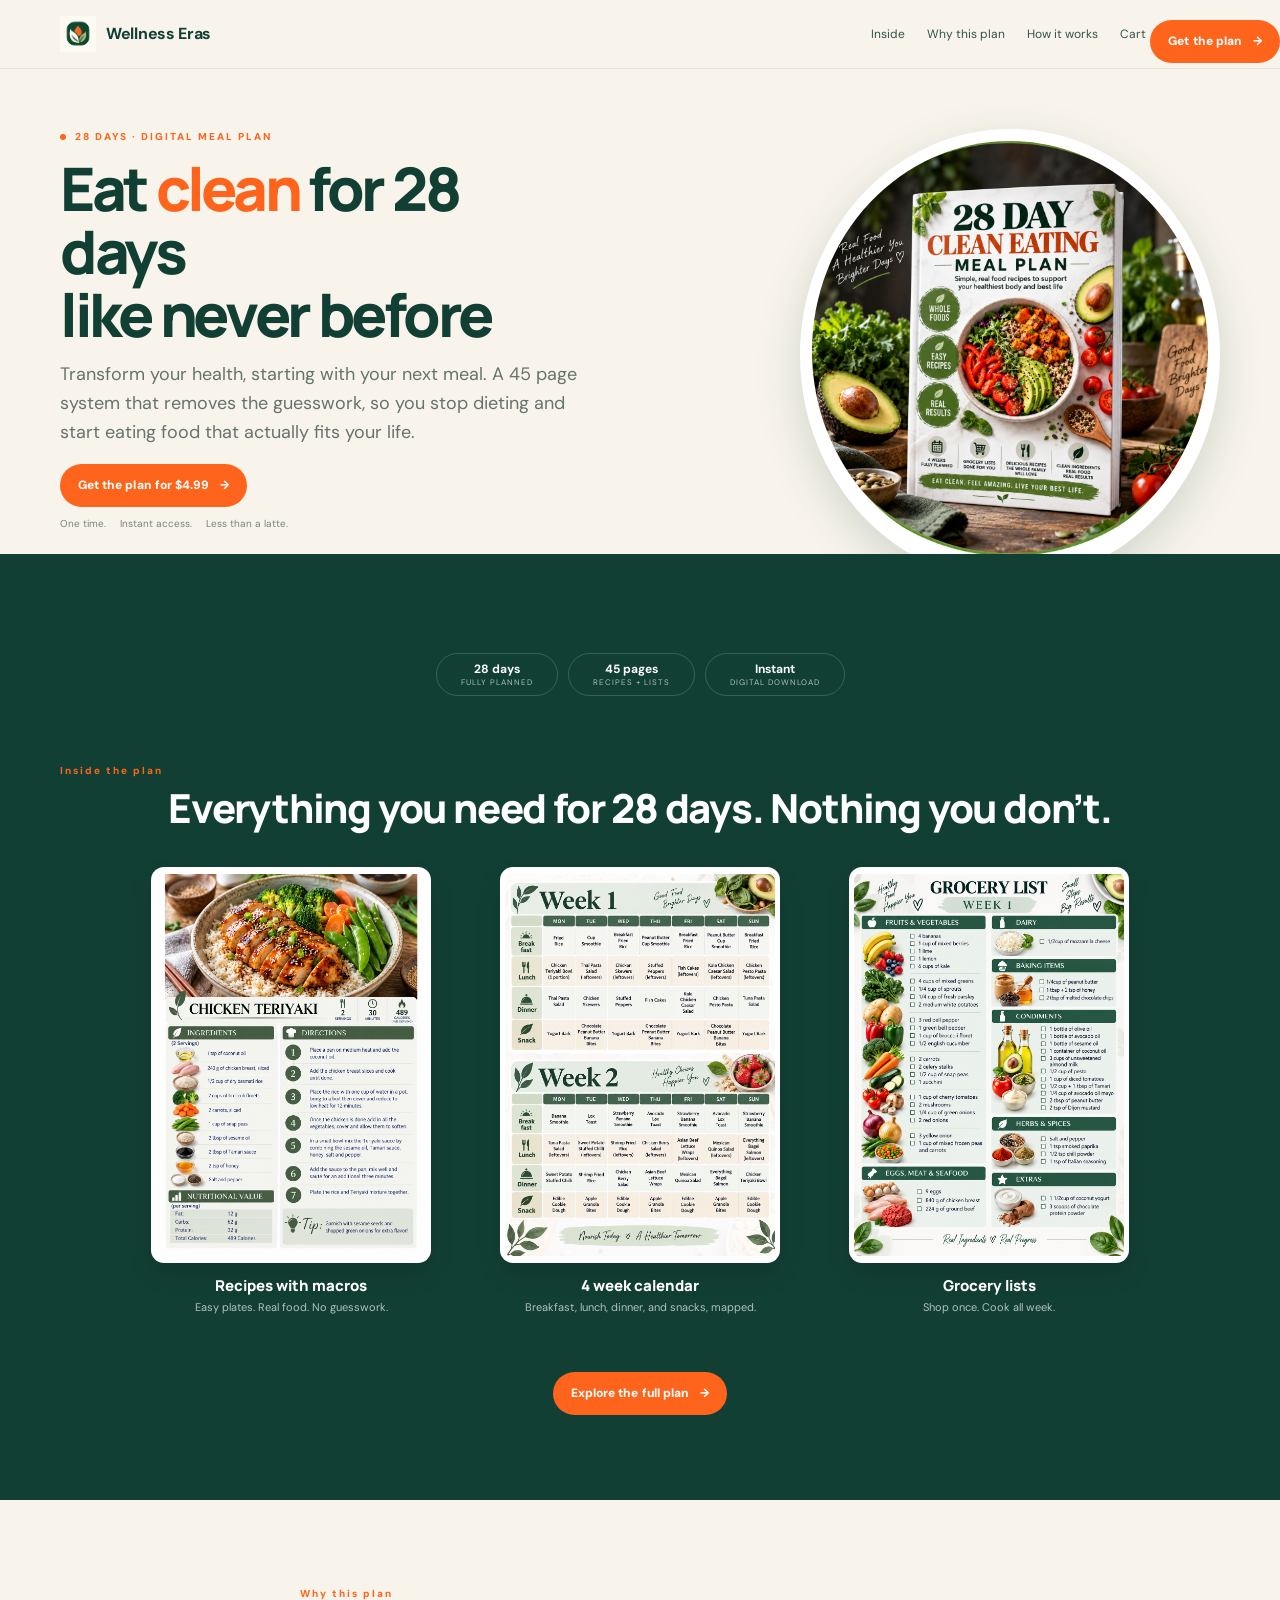
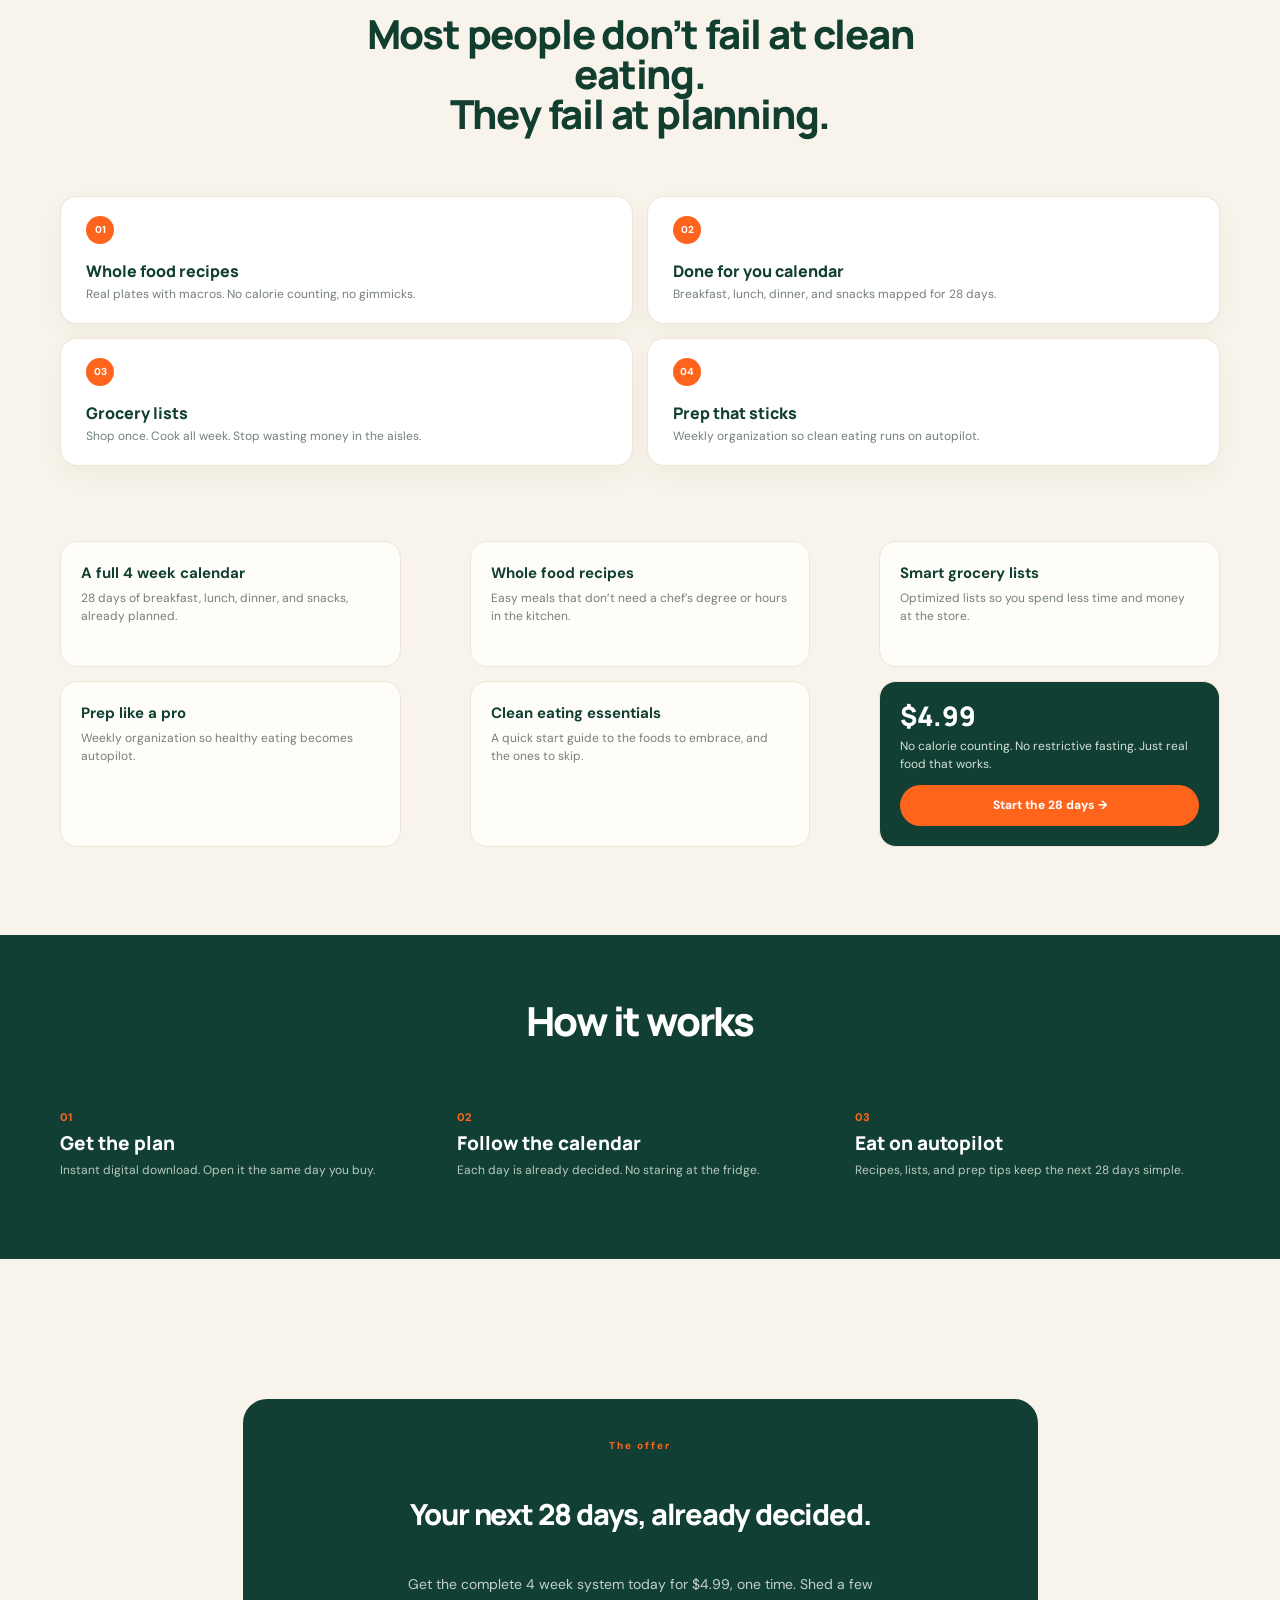
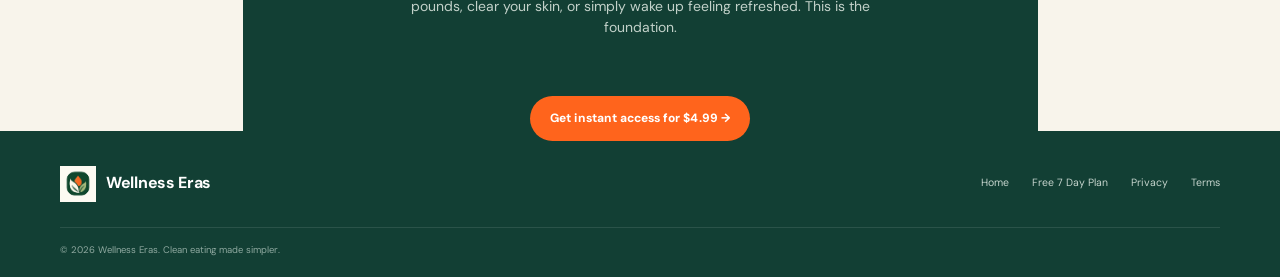
==== commit 73f1de94: "Match 28-day plan page to reference design" ====
--- a/28-day-plan/index.html
+++ b/28-day-plan/index.html
@@ -8,7 +8,7 @@
 <link rel="preconnect" href="https://fonts.googleapis.com">
 <link rel="preconnect" href="https://fonts.gstatic.com" crossorigin>
 <link href="https://fonts.googleapis.com/css2?family=DM+Sans:wght@400;500;600;700&family=Manrope:wght@600;700;800&display=swap" rel="stylesheet">
-<link rel="icon" href="../assets/logo-mark.svg">
+<link rel="icon" href="logo.png">
 <link rel="stylesheet" href="../styles.css">
 <style>
 .plan-page .plan-hero-copy{max-width:570px}
@@ -66,6 +66,78 @@
 .plan-page details{background:#fff;border:1px solid #dfe9e4;border-radius:15px;padding:16px 18px}
 .plan-page summary{cursor:pointer;font-size:13px;font-weight:800;color:#123e2f}
 .plan-page details p{font-size:12px;color:#71817b;margin:10px 0 0}
+/* Reference layout overrides */
+.plan-page{--reference-cream:#f8f4eb;--reference-orange:#ff641c;--reference-forest:#123f34;background:var(--reference-cream);color:var(--reference-forest)}
+.plan-page .site-header{height:90px;background:rgba(248,244,235,.96);border-bottom:1px solid #e9e1d4;position:sticky;top:0}
+.plan-page .nav-inner{max-width:865px}
+.plan-page .brand{font-size:16px;color:var(--reference-forest)}
+.plan-page .brand b{color:inherit}
+.plan-nav{display:flex;align-items:center;gap:22px;margin-left:auto;margin-right:74px}
+.plan-nav a{font-size:12px;color:#31554b}
+.plan-page .button{background:var(--reference-orange);box-shadow:none;padding:12px 18px;font-size:12px}
+.plan-page .button:hover{background:#e9510e;transform:translateY(-1px);box-shadow:none}
+.plan-header-button{position:absolute;right:0;top:20px}
+.plan-page .hero{padding:44px 0 0;background:var(--reference-cream);height:370px}
+.plan-page .hero:after,.plan-page .hero-glow{display:none}
+.plan-page .hero-grid{grid-template-columns:1.12fr .88fr;gap:25px;max-width:865px}
+.plan-page .plan-hero-copy{max-width:550px;padding-top:4px}
+.plan-page .eyebrow{color:var(--reference-orange);font-size:10px;letter-spacing:2px}
+.plan-page .eyebrow>span{background:var(--reference-orange)}
+.plan-page .plan-hero-copy h1{font-size:48px;line-height:1.02;letter-spacing:-2.7px;margin:14px 0 13px;color:var(--reference-forest)}
+.plan-page .plan-hero-copy h1 span{color:var(--reference-orange)}
+.plan-page .plan-lede{font-size:14px;line-height:1.6;max-width:500px;margin-bottom:17px;color:#66736d}
+.plan-page .plan-micro{gap:14px;margin-top:9px;color:#78827b;font-size:10px}
+.plan-page .plan-product{align-items:center}
+.plan-page .plan-product-card{width:320px;padding:8px;border:4px solid #fff;border-radius:50%;background:#fff;box-shadow:0 15px 45px rgba(18,63,52,.17);overflow:hidden}
+.plan-page .plan-product-card img{width:100%;height:320px;object-fit:cover;border-radius:50%;background:none}
+.plan-page .plan-benefits{display:none}
+.plan-page .plan-preview{padding:74px 0 62px;background:var(--reference-forest);color:#fff}
+.plan-page .plan-preview .plan-section-heading{margin-bottom:27px}
+.plan-page .plan-preview .plan-section-heading h2{color:#fff;font-size:29px;letter-spacing:-1.2px;margin-top:10px}
+.plan-page .plan-stats{display:flex;justify-content:center;gap:10px;margin-bottom:42px}
+.plan-page .plan-stats span{display:flex;flex-direction:column;align-items:center;padding:8px 24px;border:1px solid rgba(255,255,255,.17);border-radius:24px;color:#a8c0b7;font-size:8px;letter-spacing:1px;line-height:1.25}
+.plan-page .plan-stats b{color:#fff;font-size:12px;letter-spacing:0}
+.plan-page .plan-preview-grid{grid-template-columns:repeat(3,1fr);gap:66px;max-width:865px;margin:auto}
+.plan-page .plan-preview-frame{height:260px;padding:5px;border:0;border-radius:13px;box-shadow:0 12px 25px rgba(0,0,0,.12)}
+.plan-page .plan-preview-frame img{border-radius:9px}
+.plan-page .plan-preview-card h3{color:#fff;font-size:15px;margin-top:12px}
+.plan-page .plan-preview-card p{color:#b1c2ba;font-size:11px}
+.plan-centered-button{display:flex;width:max-content;margin:29px auto 0}
+.plan-page .plan-why{padding:77px 0 72px;background:var(--reference-cream)}
+.plan-page .plan-why .plan-section-heading{margin-bottom:31px}
+.plan-page .plan-why .plan-section-heading h2{font-size:29px;line-height:1.1;letter-spacing:-1.2px}
+.plan-page .plan-feature-grid{grid-template-columns:repeat(2,1fr);gap:14px;max-width:865px;margin:auto}
+.plan-page .plan-feature-card{min-height:126px;padding:19px;border:1px solid #eee5d7;border-radius:17px;box-shadow:0 10px 24px rgba(85,69,46,.05)}
+.plan-page .plan-feature-card .num{display:grid;place-items:center;width:28px;height:28px;border-radius:50%;background:var(--reference-orange);color:#fff;margin-bottom:13px;font-size:10px}
+.plan-page .plan-feature-card h3{font-size:16px;color:var(--reference-forest);margin-bottom:3px}
+.plan-page .plan-feature-card p{font-size:12px;color:#748079}
+.plan-secondary-grid{display:grid;grid-template-columns:repeat(3,1fr);gap:14px;max-width:865px;margin:51px auto 0}
+.plan-secondary-grid article{min-height:105px;padding:20px;border:1px solid #eee5d7;border-radius:17px;background:#fffdf8}
+.plan-secondary-grid h3{font-size:15px;margin:0 0 5px;color:var(--reference-forest)}
+.plan-secondary-grid p{font-size:12px;line-height:1.45;color:#748079;margin:0}
+.plan-secondary-grid .plan-price-card{background:var(--reference-forest);color:#fff}
+.plan-secondary-grid .plan-price-card strong{display:block;font:800 27px/1 "Manrope"}
+.plan-secondary-grid .plan-price-card p{color:#d5e0da;margin:9px 0 12px}
+.plan-secondary-grid .plan-price-card .button{width:100%;justify-content:center;padding:11px}
+.plan-page .plan-how{padding:49px 0 53px;background:var(--reference-forest);color:#fff}
+.plan-page .plan-how .plan-section-heading{margin-bottom:28px}
+.plan-page .plan-how h2{color:#fff;font-size:30px;margin:0}
+.how-grid{display:grid;grid-template-columns:repeat(3,1fr);gap:58px;max-width:865px;margin:auto}
+.how-grid article>div{color:var(--reference-orange);font-size:11px;font-weight:800;margin-bottom:7px}
+.how-grid h3{font:800 19px/1.1 "Manrope";margin:0 0 7px;color:#fff}
+.how-grid p{font-size:12px;line-height:1.5;color:#b7c9c0;margin:0}
+.plan-page .plan-legacy-preview,.plan-page .plan-legacy-split,.plan-page .plan-faq{display:none}
+.plan-page .plan-buy{padding:51px 0;background:var(--reference-cream)}
+.plan-page .plan-buy-box{display:flex;flex-direction:column;text-align:center;align-items:center;max-width:795px;margin:auto;padding:39px 70px;background:var(--reference-forest);border:0;border-radius:24px;box-shadow:none;color:#fff}
+.plan-page .plan-buy-box h2{font-size:29px;letter-spacing:-1.2px;color:#fff;margin:11px 0 8px}
+.plan-page .plan-buy-box p{max-width:500px;color:#c2d1c9;font-size:14px;margin:0 0 22px}
+.plan-page .plan-buy-box .button{padding:13px 20px}
+.plan-page .site-footer{background:var(--reference-forest);border:0;color:#fff;padding-top:35px}
+.plan-page .site-footer .brand{color:#fff}
+.plan-page .footer-links{color:#c5d4cd}
+.plan-page .copyright{border-color:rgba(255,255,255,.1);color:#8fa9a0}
+@media(max-width:900px){.plan-page .site-header{height:76px}.plan-nav{margin-right:55px;gap:13px}.plan-page .hero{height:auto;padding-bottom:48px}.plan-page .hero-grid{grid-template-columns:1fr;gap:30px}.plan-page .plan-product{order:2}.plan-page .plan-product-card{width:300px}.plan-page .plan-product-card img{height:300px}.plan-secondary-grid{grid-template-columns:repeat(2,1fr)} }
+@media(max-width:560px){.plan-page .site-header{height:70px}.plan-page .nav-inner{width:calc(100% - 30px)}.plan-nav{display:none}.plan-header-button{top:16px}.plan-page .hero{padding-top:42px}.plan-page .plan-hero-copy h1{font-size:42px;letter-spacing:-2px}.plan-page .plan-preview,.plan-page .plan-why{padding:57px 0}.plan-page .plan-stats{gap:5px}.plan-page .plan-stats span{padding:7px 9px;font-size:7px}.plan-page .plan-stats b{font-size:10px}.plan-page .plan-preview-grid,.plan-page .plan-feature-grid,.plan-secondary-grid,.how-grid{grid-template-columns:1fr;gap:24px}.plan-page .plan-preview-grid{max-width:260px}.plan-page .plan-preview-frame{height:290px}.plan-secondary-grid{margin-top:34px}.plan-page .plan-buy-box{padding:34px 20px}.plan-page .plan-buy-box h2{font-size:25px}.plan-page .site-footer .footer-inner{gap:17px}}
 @media(max-width:900px){
  .plan-page .plan-benefit-grid,.plan-page .plan-feature-grid{grid-template-columns:1fr 1fr}
  .plan-page .plan-preview-grid{grid-template-columns:1fr 1fr}
@@ -90,13 +162,50 @@
  .plan-page .plan-split-copy h2,.plan-page .plan-buy-box h2{font-size:33px}
  .plan-page .plan-buy-box{padding:26px 20px}
 }
+/* Live reference geometry */
+.plan-page .container{width:calc(100% - 40px);max-width:1160px}
+.plan-page .site-header{height:69px}
+.plan-page .nav-inner{max-width:1160px}
+.plan-page .logo-mark{width:36px;height:36px}
+.plan-page .hero{height:484.75px;padding:56px 0 0}
+.plan-page .hero-grid{grid-template-columns:minmax(0,517px) 420px;gap:56px;max-width:1160px;justify-content:space-between;align-items:start}
+.plan-page .plan-product{margin-top:4px}
+.plan-page .plan-hero-copy h1{font-size:60px;line-height:1.05;letter-spacing:-3.3px;margin:12px 0 14px}
+.plan-page .plan-lede{font-size:18px;line-height:1.625;max-width:517px;margin-bottom:17px}
+.plan-page .plan-product-card{width:420px}
+.plan-page .plan-product-card img{height:420px}
+.plan-page .plan-preview{padding:99px 0 85.4px}
+.plan-page .plan-stats{margin-bottom:67px}
+.plan-page .plan-preview .section-heading{max-width:none}
+.plan-page .plan-preview .plan-section-heading{margin-bottom:39px}
+.plan-page .plan-preview .plan-section-heading h2{font-size:40px;line-height:1;max-width:none}
+.plan-page .plan-preview-grid{grid-template-columns:repeat(3,280px);gap:69px;max-width:none;justify-content:center}
+.plan-page .plan-preview-frame{height:396px}
+.plan-page .plan-centered-button{margin-top:56px}
+.plan-page .plan-why{padding:86px 0 50px}
+.plan-page .plan-why .plan-section-heading{margin-bottom:62px}
+.plan-page .plan-why .plan-section-heading h2{font-size:40px;line-height:1;max-width:none}
+.plan-page .plan-feature-grid{grid-template-columns:repeat(2,1fr);gap:14px;max-width:none}
+.plan-page .plan-feature-card{min-height:126px;padding:19px 25px}
+.plan-page .plan-supporting{padding:25px 0 88px;background:var(--reference-cream)}
+.plan-page .plan-secondary-grid{grid-template-columns:repeat(3,1fr);gap:14px 69px;max-width:none;margin:0}
+.plan-page .plan-secondary-grid article{min-height:126px}
+.plan-page .plan-how{height:324px;padding:64px 0 0}
+.plan-page .plan-how .plan-section-heading{margin-bottom:67px}
+.plan-page .plan-how h2{font-size:40px}
+.plan-page .how-grid{grid-template-columns:repeat(3,1fr);gap:32px;max-width:none}
+.plan-page .plan-buy{height:472px;padding:140px 0 0}
+.plan-page .plan-buy-box{max-width:795px;padding:39px 70px}
+@media(max-width:900px){.plan-page .hero{height:auto;padding-bottom:48px}.plan-page .hero-grid{grid-template-columns:1fr;gap:30px}.plan-page .plan-product{order:2}.plan-page .plan-product-card{width:420px}.plan-page .plan-preview-grid{grid-template-columns:repeat(2,280px)}.plan-page .plan-secondary-grid{grid-template-columns:repeat(2,1fr)}.plan-page .plan-how,.plan-page .plan-buy{height:auto}.plan-page .plan-buy{padding:80px 0}.plan-page .plan-how{padding:64px 0}.plan-page .how-grid{grid-template-columns:repeat(3,1fr)}}
+@media(max-width:560px){.plan-page .container{width:calc(100% - 30px)}.plan-page .site-header{height:70px}.plan-page .hero{height:auto;padding:42px 0 58px}.plan-page .plan-hero-copy h1{font-size:42px;letter-spacing:-2px}.plan-page .plan-lede{font-size:14px}.plan-page .plan-product-card{width:300px}.plan-page .plan-product-card img{height:300px}.plan-page .plan-preview,.plan-page .plan-why{padding:57px 0}.plan-page .plan-stats{margin-bottom:42px}.plan-page .plan-preview .plan-section-heading h2,.plan-page .plan-why .plan-section-heading h2{font-size:29px}.plan-page .plan-preview-grid,.plan-page .plan-feature-grid,.plan-page .plan-secondary-grid,.plan-page .how-grid{grid-template-columns:1fr;gap:24px}.plan-page .plan-preview-grid{max-width:260px}.plan-page .plan-preview-frame{height:290px}.plan-page .plan-centered-button{margin-top:29px}.plan-page .plan-supporting{padding:25px 0 40px}.plan-page .plan-how{height:auto}.plan-page .plan-buy{height:auto;padding:51px 0}.plan-page .plan-buy-box{padding:34px 20px}}
 </style>
 </head>
 <body class="plan-page">
 <header class="site-header">
   <div class="container nav-inner">
-    <a class="brand" href="../index.html" aria-label="Wellness Eras home"><img src="../assets/logo-mark.svg" alt="" class="logo-mark"><span>Wellness <b>Eras</b></span></a>
-    <div class="nav-spacer" aria-hidden="true"></div>
+    <a class="brand" href="../index.html" aria-label="Wellness Eras home"><img src="logo.png" alt="" class="logo-mark"><span>Wellness <b>Eras</b></span></a>
+    <nav class="plan-nav" aria-label="Main navigation"><a href="#inside">Inside</a><a href="#why">Why this plan</a><a href="#how">How it works</a><a href="#buy">Cart</a></nav>
+    <a class="button plan-header-button" href="#buy">Get the plan <span>→</span></a>
   </div>
 </header>
 
@@ -105,48 +214,36 @@
  <div class="hero-glow"></div>
  <div class="container hero-grid">
   <div class="plan-hero-copy">
-   <div class="eyebrow"><span></span> 28 DAY CLEAN EATING MEAL PLAN</div>
-   <h1>Simple meals.<br><span>Real food.</span></h1>
-   <p class="plan-lede">Take the guesswork out of clean eating with four weeks of simple recipes, weekly meal plans and grocery lists you can actually use.</p>
-   <div class="plan-checks">
-    <div class="plan-check"><i>✓</i>28 days of planned meals</div>
-    <div class="plan-check"><i>✓</i>Easy, everyday recipes</div>
-    <div class="plan-check"><i>✓</i>Breakfast, lunch, dinner and snacks</div>
-    <div class="plan-check"><i>✓</i>4 weekly grocery lists</div>
-    <div class="plan-check"><i>✓</i>Instant digital download</div>
-   </div>
-   <a class="button" href="#buy">Get the 28 day plan <span>→</span></a>
-   <div class="plan-micro"><span>✓ One time payment</span><span>✓ Digital download</span><span>✓ Start today</span></div>
+  <div class="eyebrow"><span></span> 28 DAYS · DIGITAL MEAL PLAN</div>
+  <h1>Eat <span>clean</span> for 28 days<br>like never before</h1>
+  <p class="plan-lede">Transform your health, starting with your next meal. A 45 page system that removes the guesswork, so you stop dieting and start eating food that actually fits your life.</p>
+  <a class="button" href="#buy">Get the plan for $4.99 <span>→</span></a>
+  <div class="plan-micro"><span>One time.</span><span>Instant access.</span><span>Less than a latte.</span></div>
   </div>
   <div class="plan-product">
-   <div class="plan-product-card"><img src="cover.png" alt="28 Day Clean Eating Meal Plan"></div>
-   <div class="plan-price"><div><strong>$17</strong><small>ONE TIME</small></div></div>
-  </div>
- </div>
-</section>
-
-<section class="benefits plan-benefits">
- <div class="container benefit-grid plan-benefit-grid">
-  <article><div class="benefit-icon">🥗</div><h3>Whole foods</h3><p>Real ingredients</p></article>
-  <article><div class="benefit-icon">🍳</div><h3>Easy recipes</h3><p>Simple to make</p></article>
-  <article><div class="benefit-icon">📅</div><h3>4 weeks</h3><p>Fully planned</p></article>
-  <article><div class="benefit-icon">🛒</div><h3>Grocery lists</h3><p>Done for you</p></article>
- </div>
-</section>
-
-<section id="inside" class="plan-section">
+  <div class="plan-product-card"><img src="hero-cover.png" alt="28 Day Clean Eating Meal Plan"></div>
+  </div>
+ </div>
+</section>
+
+<section id="inside" class="plan-preview plan-section"><div class="container"><div class="plan-stats"><span><b>28 days</b>FULLY PLANNED</span><span><b>45 pages</b>RECIPES + LISTS</span><span><b>Instant</b>DIGITAL DOWNLOAD</span></div><div class="section-heading plan-section-heading"><div class="eyebrow">Inside the plan</div><h2>Everything you need for 28 days. Nothing you don’t.</h2></div><div class="plan-preview-grid"><article class="plan-preview-card"><div class="plan-preview-frame"><img src="recipe-macros.png" alt="Recipe with macros preview"></div><h3>Recipes with macros</h3><p>Easy plates. Real food. No guesswork.</p></article><article class="plan-preview-card"><div class="plan-preview-frame"><img src="meal-calendar.png" alt="Four week calendar preview"></div><h3>4 week calendar</h3><p>Breakfast, lunch, dinner, and snacks, mapped.</p></article><article class="plan-preview-card"><div class="plan-preview-frame"><img src="grocery-list-new.png" alt="Grocery list preview"></div><h3>Grocery lists</h3><p>Shop once. Cook all week.</p></article></div><a class="button plan-centered-button" href="#why">Explore the full plan <span>→</span></a></div></section>
+
+<section id="why" class="plan-section plan-why">
  <div class="container">
-  <div class="section-heading plan-section-heading"><div class="eyebrow">What you'll get</div><h2>Everything you need to make the next four weeks easier.</h2><p>One practical guide for planning meals, cooking simple food and knowing what to buy.</p></div>
+  <div class="section-heading plan-section-heading"><div class="eyebrow">Why this plan</div><h2>Most people don’t fail at clean eating.<br>They fail at planning.</h2></div>
   <div class="plan-feature-grid">
-   <article class="plan-feature-card"><div class="num">01</div><h3>Clean Eating Guide</h3><p>Simple guidance on whole foods, pantry staples and practical clean eating.</p></article>
-   <article class="plan-feature-card"><div class="num">02</div><h3>Easy Recipes</h3><p>Breakfasts, lunches, dinners, snacks and healthier treats made with familiar ingredients.</p></article>
-   <article class="plan-feature-card"><div class="num">03</div><h3>4 Week Meal Plan</h3><p>Breakfast, lunch, dinner and snack ideas organized for four full weeks.</p></article>
-   <article class="plan-feature-card"><div class="num">04</div><h3>4 Grocery Lists</h3><p>A shopping list for each week, so you know what to buy before you start.</p></article>
-  </div>
- </div>
-</section>
-
-<section class="plan-section plan-preview">
+  <article class="plan-feature-card"><div class="num">01</div><h3>Whole food recipes</h3><p>Real plates with macros. No calorie counting, no gimmicks.</p></article>
+  <article class="plan-feature-card"><div class="num">02</div><h3>Done for you calendar</h3><p>Breakfast, lunch, dinner, and snacks mapped for 28 days.</p></article>
+  <article class="plan-feature-card"><div class="num">03</div><h3>Grocery lists</h3><p>Shop once. Cook all week. Stop wasting money in the aisles.</p></article>
+  <article class="plan-feature-card"><div class="num">04</div><h3>Prep that sticks</h3><p>Weekly organization so clean eating runs on autopilot.</p></article>
+  </div>
+ </div>
+</section>
+
+<section class="plan-supporting"><div class="container"><div class="plan-secondary-grid"><article><h3>A full 4 week calendar</h3><p>28 days of breakfast, lunch, dinner, and snacks, already planned.</p></article><article><h3>Whole food recipes</h3><p>Easy meals that don’t need a chef’s degree or hours in the kitchen.</p></article><article><h3>Smart grocery lists</h3><p>Optimized lists so you spend less time and money at the store.</p></article><article><h3>Prep like a pro</h3><p>Weekly organization so healthy eating becomes autopilot.</p></article><article><h3>Clean eating essentials</h3><p>A quick start guide to the foods to embrace, and the ones to skip.</p></article><article class="plan-price-card"><strong>$4.99</strong><p>No calorie counting. No restrictive fasting. Just real food that works.</p><a class="button" href="#buy">Start the 28 days →</a></article></div></div></section>
+
+<section id="how" class="plan-how"><div class="container"><div class="section-heading plan-section-heading"><h2>How it works</h2></div><div class="how-grid"><article><div>01</div><h3>Get the plan</h3><p>Instant digital download. Open it the same day you buy.</p></article><article><div>02</div><h3>Follow the calendar</h3><p>Each day is already decided. No staring at the fridge.</p></article><article><div>03</div><h3>Eat on autopilot</h3><p>Recipes, lists, and prep tips keep the next 28 days simple.</p></article></div></div></section>
+<section class="plan-section plan-preview plan-legacy-preview">
  <div class="container">
   <div class="section-heading plan-section-heading"><div class="eyebrow">A peek inside</div><h2>See what you're getting before you buy.</h2><p>These are examples of the pages included in your digital meal plan.</p></div>
   <div class="plan-preview-grid">
@@ -158,7 +255,7 @@
  </div>
 </section>
 
-<section class="plan-split">
+<section class="plan-split plan-legacy-split">
  <div class="container plan-split-grid">
   <div class="plan-split-image"><img src="food-bowl.png" alt="Healthy clean eating meal"></div>
   <div class="plan-split-copy"><div class="eyebrow">Why this plan</div><h2>Less planning.<br>More eating well.</h2><p>You don't need complicated rules or a new recipe every day. This plan gives you a clear starting point and practical structure for the month.</p><div class="plan-feature-list"><div class="plan-check"><i>✓</i>Four weeks of organized meal ideas.</div><div class="plan-check"><i>✓</i>Recipes built around familiar whole foods.</div><div class="plan-check"><i>✓</i>Weekly grocery lists to simplify shopping.</div><div class="plan-check"><i>✓</i>A plan to follow when you don't want to decide what to cook.</div></div><a class="button" href="https://spicycircuits.lemonsqueezy.com/checkout/buy/537974b6-528c-43c0-b173-15b665d16186">Get the full plan <span>→</span></a></div>
@@ -166,7 +263,7 @@
 </section>
 
 <section class="plan-buy" id="buy">
- <div class="container"><div class="plan-buy-box"><div><div class="eyebrow">Ready for the next 28 days?</div><h2>Make your next meal easier.</h2><p>Get the complete 28 Day Clean Eating Meal Plan and start with Week 1 today.</p><div class="plan-checks"><div class="plan-check"><i>✓</i>Recipes and weekly meal plans</div><div class="plan-check"><i>✓</i>Four grocery lists</div><div class="plan-check"><i>✓</i>Instant digital access</div></div></div><div class="plan-buy-side"><strong>$17</strong><span>One time payment</span><a class="button" href="https://spicycircuits.lemonsqueezy.com/checkout/buy/537974b6-528c-43c0-b173-15b665d16186">Get the 28 day plan <span>→</span></a></div></div></div>
+ <div class="container"><div class="plan-buy-box"><div class="eyebrow">The offer</div><h2>Your next 28 days, already decided.</h2><p>Get the complete 4 week system today for $4.99, one time. Shed a few pounds, clear your skin, or simply wake up feeling refreshed. This is the foundation.</p><a class="button" href="https://spicycircuits.lemonsqueezy.com/checkout/buy/537974b6-528c-43c0-b173-15b665d16186">Get instant access for $4.99 →</a></div></div>
 </section>
 
 <section class="plan-section plan-faq" id="faq">
@@ -175,7 +272,7 @@
 </main>
 
 <footer class="site-footer">
- <div class="container footer-inner"><a class="brand" href="../index.html"><img src="../assets/logo-mark.svg" alt="" class="logo-mark"><span>Wellness <b>Eras</b></span></a><div class="footer-links"><a href="../index.html">Home</a><a href="../downloads/">Free 7 Day Plan</a><a href="../privacy.html">Privacy</a><a href="../terms.html">Terms</a></div></div>
+ <div class="container footer-inner"><a class="brand" href="../index.html"><img src="logo.png" alt="" class="logo-mark"><span>Wellness <b>Eras</b></span></a><div class="footer-links"><a href="../index.html">Home</a><a href="../downloads/">Free 7 Day Plan</a><a href="../privacy.html">Privacy</a><a href="../terms.html">Terms</a></div></div>
  <div class="container copyright">© 2026 Wellness Eras. Clean eating made simpler.</div>
 </footer>
 </body>
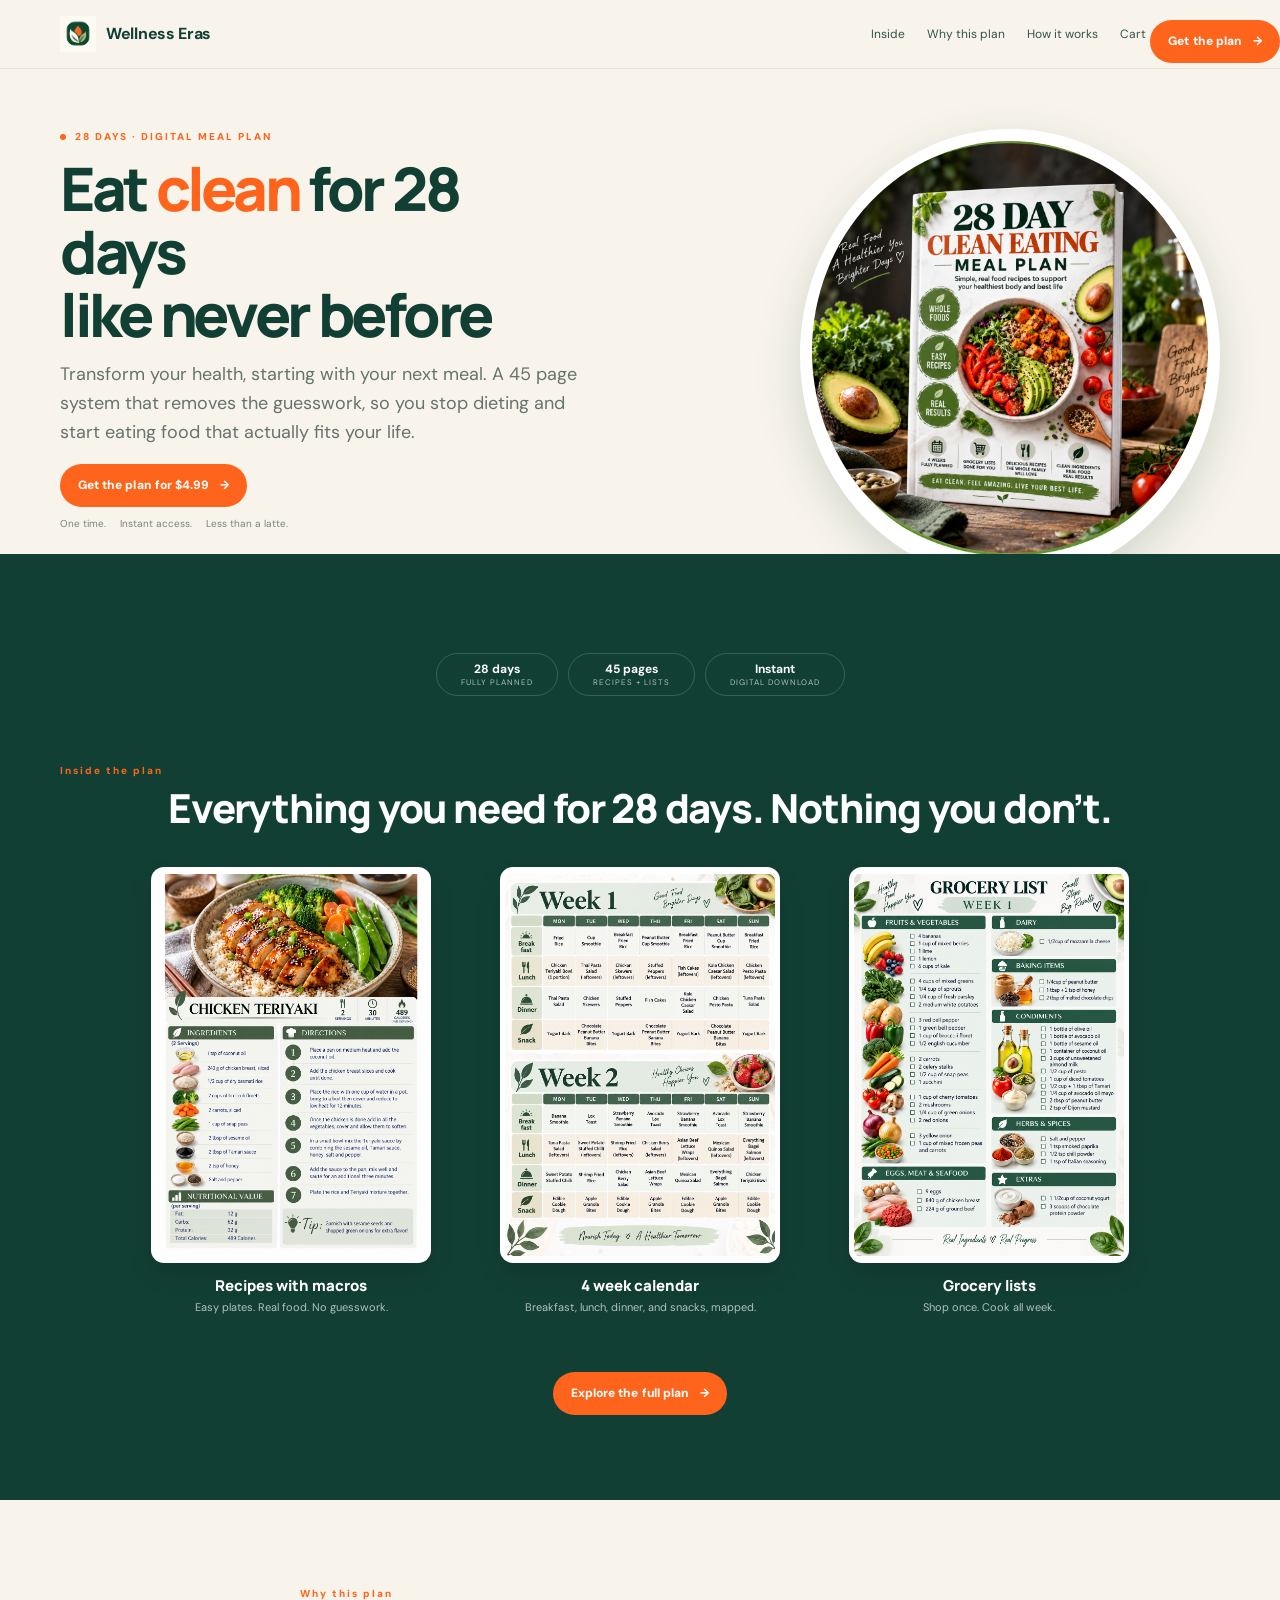
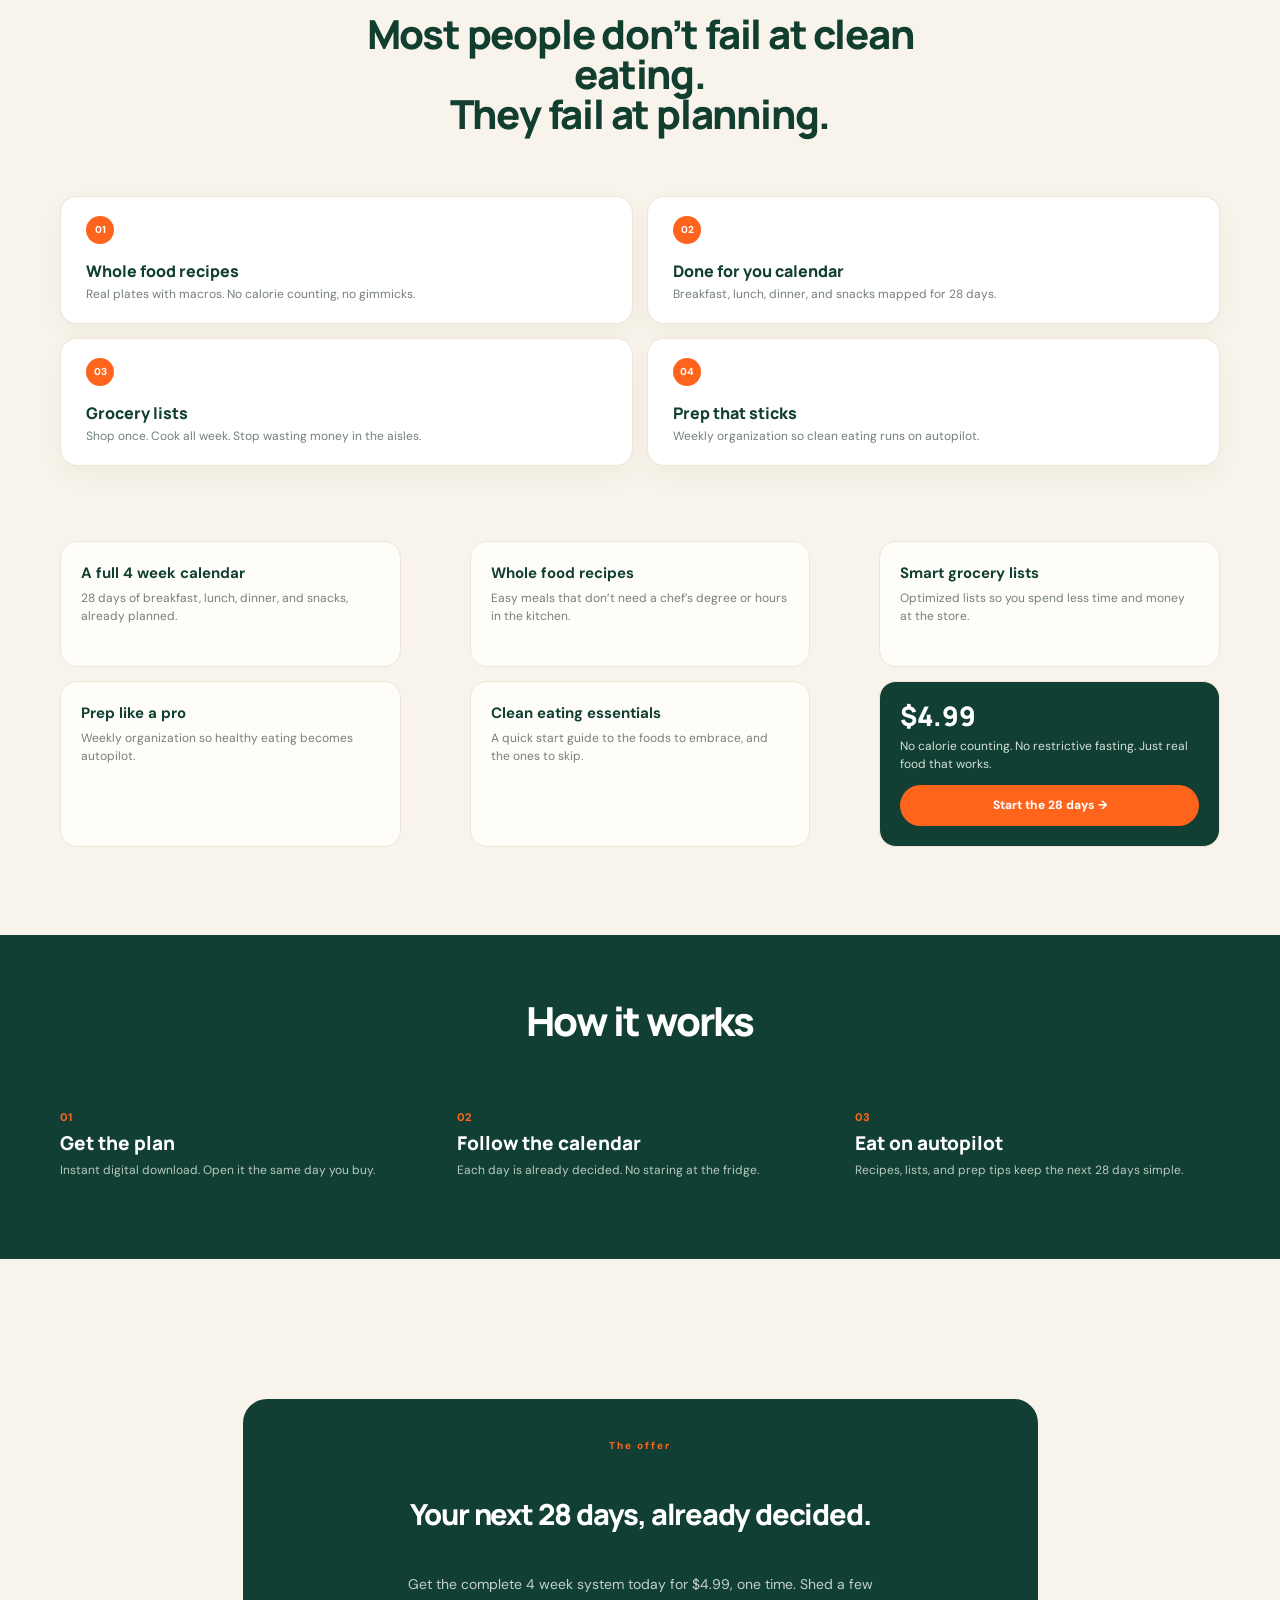
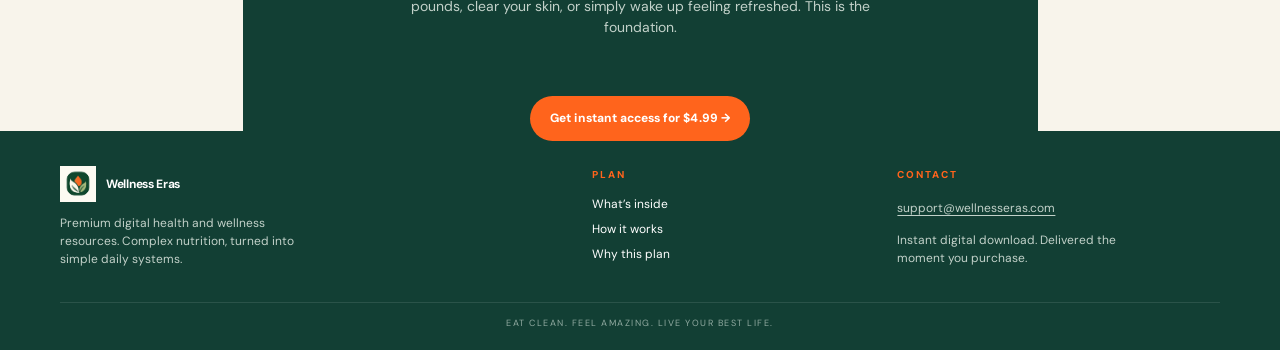
==== commit 673a66cd: "Refine reference-style meal plan page" ====
--- a/28-day-plan/index.html
+++ b/28-day-plan/index.html
@@ -136,6 +136,15 @@
 .plan-page .site-footer .brand{color:#fff}
 .plan-page .footer-links{color:#c5d4cd}
 .plan-page .copyright{border-color:rgba(255,255,255,.1);color:#8fa9a0}
+.plan-page .reference-footer{display:grid;grid-template-columns:1.4fr .7fr 1fr;gap:80px;padding:0 0 34px;align-items:start}
+.plan-page .reference-footer h3{font-size:10px;line-height:1;font-weight:800;letter-spacing:2px;color:var(--reference-orange);margin:4px 0 15px}
+.plan-page .reference-footer p,.plan-page .reference-footer a{font-size:12px;line-height:1.5;color:#c2d1c9}
+.plan-page .reference-footer p{max-width:265px;margin:12px 0 0}
+.plan-page .reference-footer-links{display:grid;gap:7px}
+.plan-page .reference-footer-links a{color:#fff}
+.plan-page .reference-footer-contact a{text-decoration:underline;text-underline-offset:3px}
+.plan-page .footer-tagline{text-align:center;border-top:1px solid rgba(255,255,255,.1);padding:14px 0 0;color:#91aaa1;font-size:9px;letter-spacing:1.5px}
+@media(max-width:560px){.plan-page .reference-footer{grid-template-columns:1fr;gap:26px}.plan-page .footer-tagline{font-size:8px;letter-spacing:1px}}
 @media(max-width:900px){.plan-page .site-header{height:76px}.plan-nav{margin-right:55px;gap:13px}.plan-page .hero{height:auto;padding-bottom:48px}.plan-page .hero-grid{grid-template-columns:1fr;gap:30px}.plan-page .plan-product{order:2}.plan-page .plan-product-card{width:300px}.plan-page .plan-product-card img{height:300px}.plan-secondary-grid{grid-template-columns:repeat(2,1fr)} }
 @media(max-width:560px){.plan-page .site-header{height:70px}.plan-page .nav-inner{width:calc(100% - 30px)}.plan-nav{display:none}.plan-header-button{top:16px}.plan-page .hero{padding-top:42px}.plan-page .plan-hero-copy h1{font-size:42px;letter-spacing:-2px}.plan-page .plan-preview,.plan-page .plan-why{padding:57px 0}.plan-page .plan-stats{gap:5px}.plan-page .plan-stats span{padding:7px 9px;font-size:7px}.plan-page .plan-stats b{font-size:10px}.plan-page .plan-preview-grid,.plan-page .plan-feature-grid,.plan-secondary-grid,.how-grid{grid-template-columns:1fr;gap:24px}.plan-page .plan-preview-grid{max-width:260px}.plan-page .plan-preview-frame{height:290px}.plan-secondary-grid{margin-top:34px}.plan-page .plan-buy-box{padding:34px 20px}.plan-page .plan-buy-box h2{font-size:25px}.plan-page .site-footer .footer-inner{gap:17px}}
 @media(max-width:900px){
@@ -272,8 +281,8 @@
 </main>
 
 <footer class="site-footer">
- <div class="container footer-inner"><a class="brand" href="../index.html"><img src="logo.png" alt="" class="logo-mark"><span>Wellness <b>Eras</b></span></a><div class="footer-links"><a href="../index.html">Home</a><a href="../downloads/">Free 7 Day Plan</a><a href="../privacy.html">Privacy</a><a href="../terms.html">Terms</a></div></div>
- <div class="container copyright">© 2026 Wellness Eras. Clean eating made simpler.</div>
+ <div class="container reference-footer"><div><a class="brand" href="../index.html"><img src="logo.png" alt="" class="logo-mark"><span>Wellness <b>Eras</b></span></a><p>Premium digital health and wellness resources. Complex nutrition, turned into simple daily systems.</p></div><div><h3>PLAN</h3><nav class="reference-footer-links" aria-label="Footer plan links"><a href="#inside">What’s inside</a><a href="#how">How it works</a><a href="#why">Why this plan</a></nav></div><div class="reference-footer-contact"><h3>CONTACT</h3><a href="mailto:support@wellnesseras.com">support@wellnesseras.com</a><p>Instant digital download. Delivered the moment you purchase.</p></div></div>
+ <div class="container footer-tagline">EAT CLEAN. FEEL AMAZING. LIVE YOUR BEST LIFE.</div>
 </footer>
 </body>
 </html>
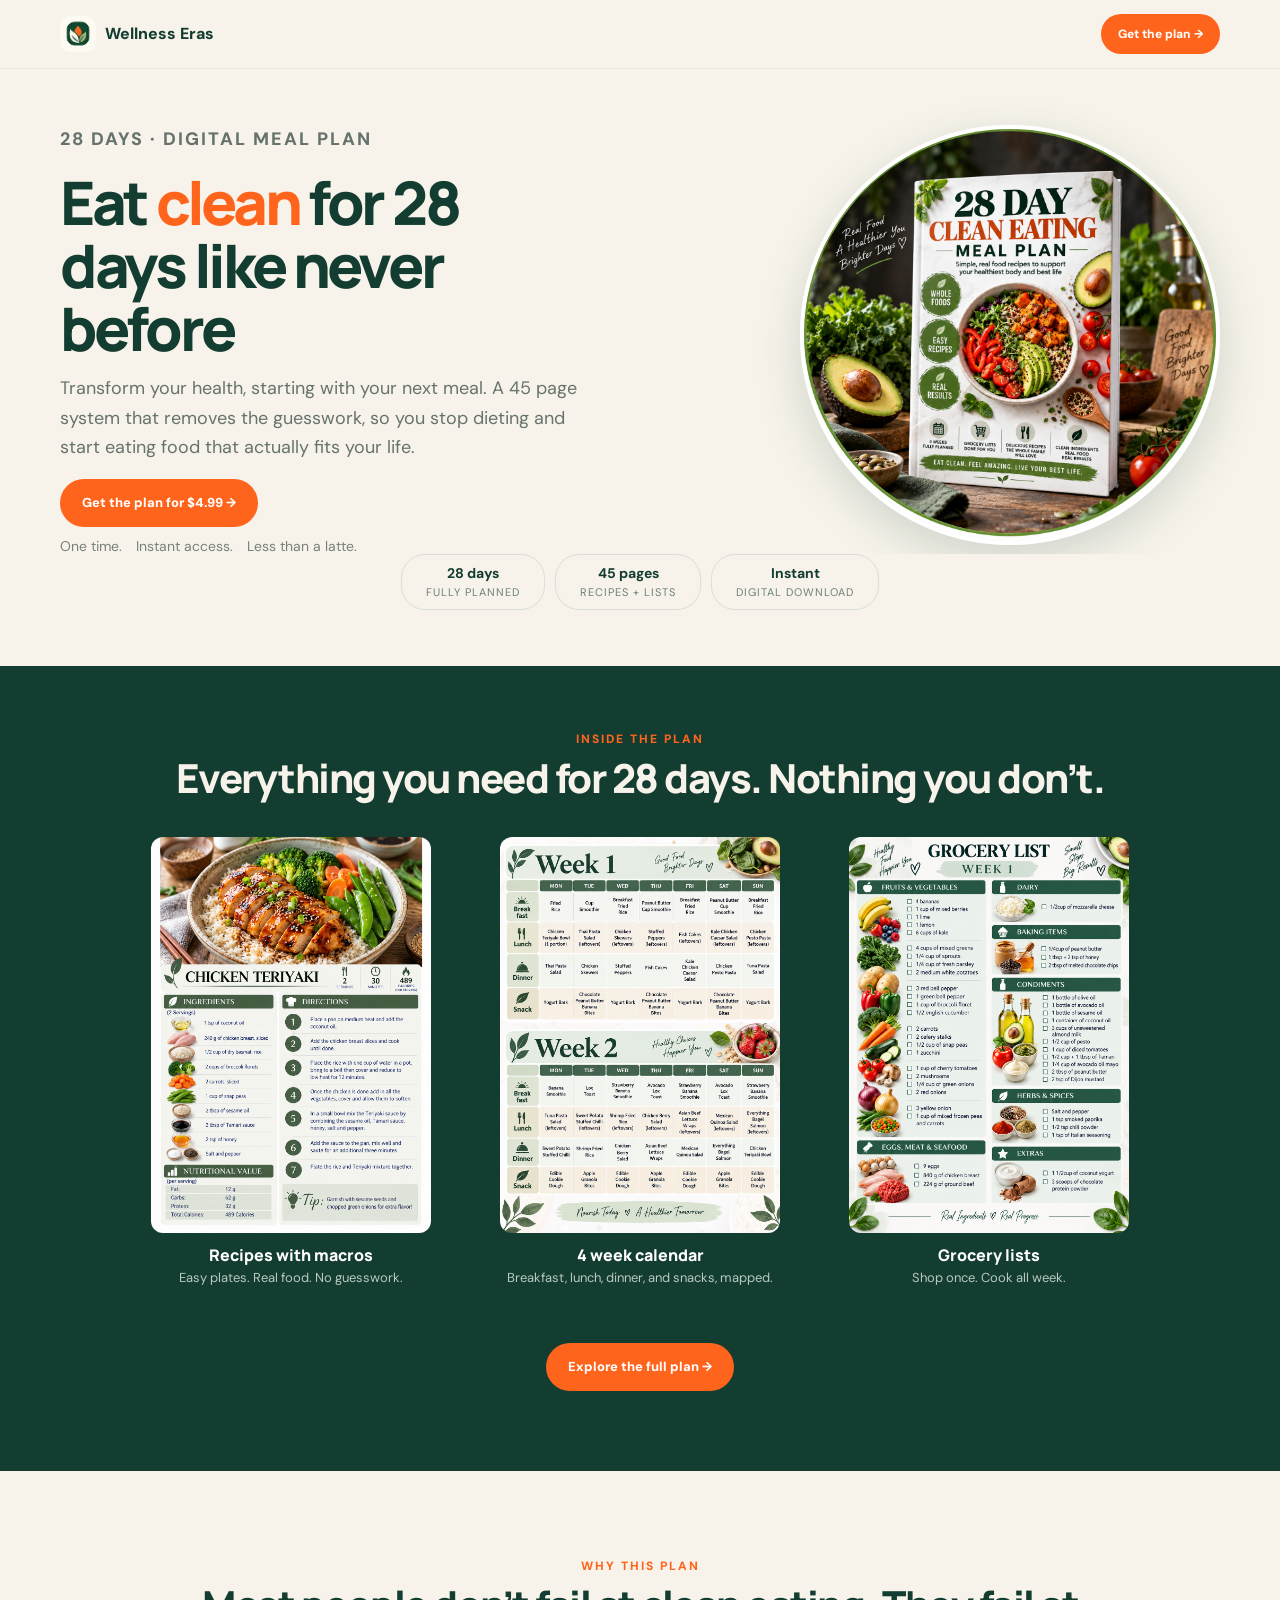
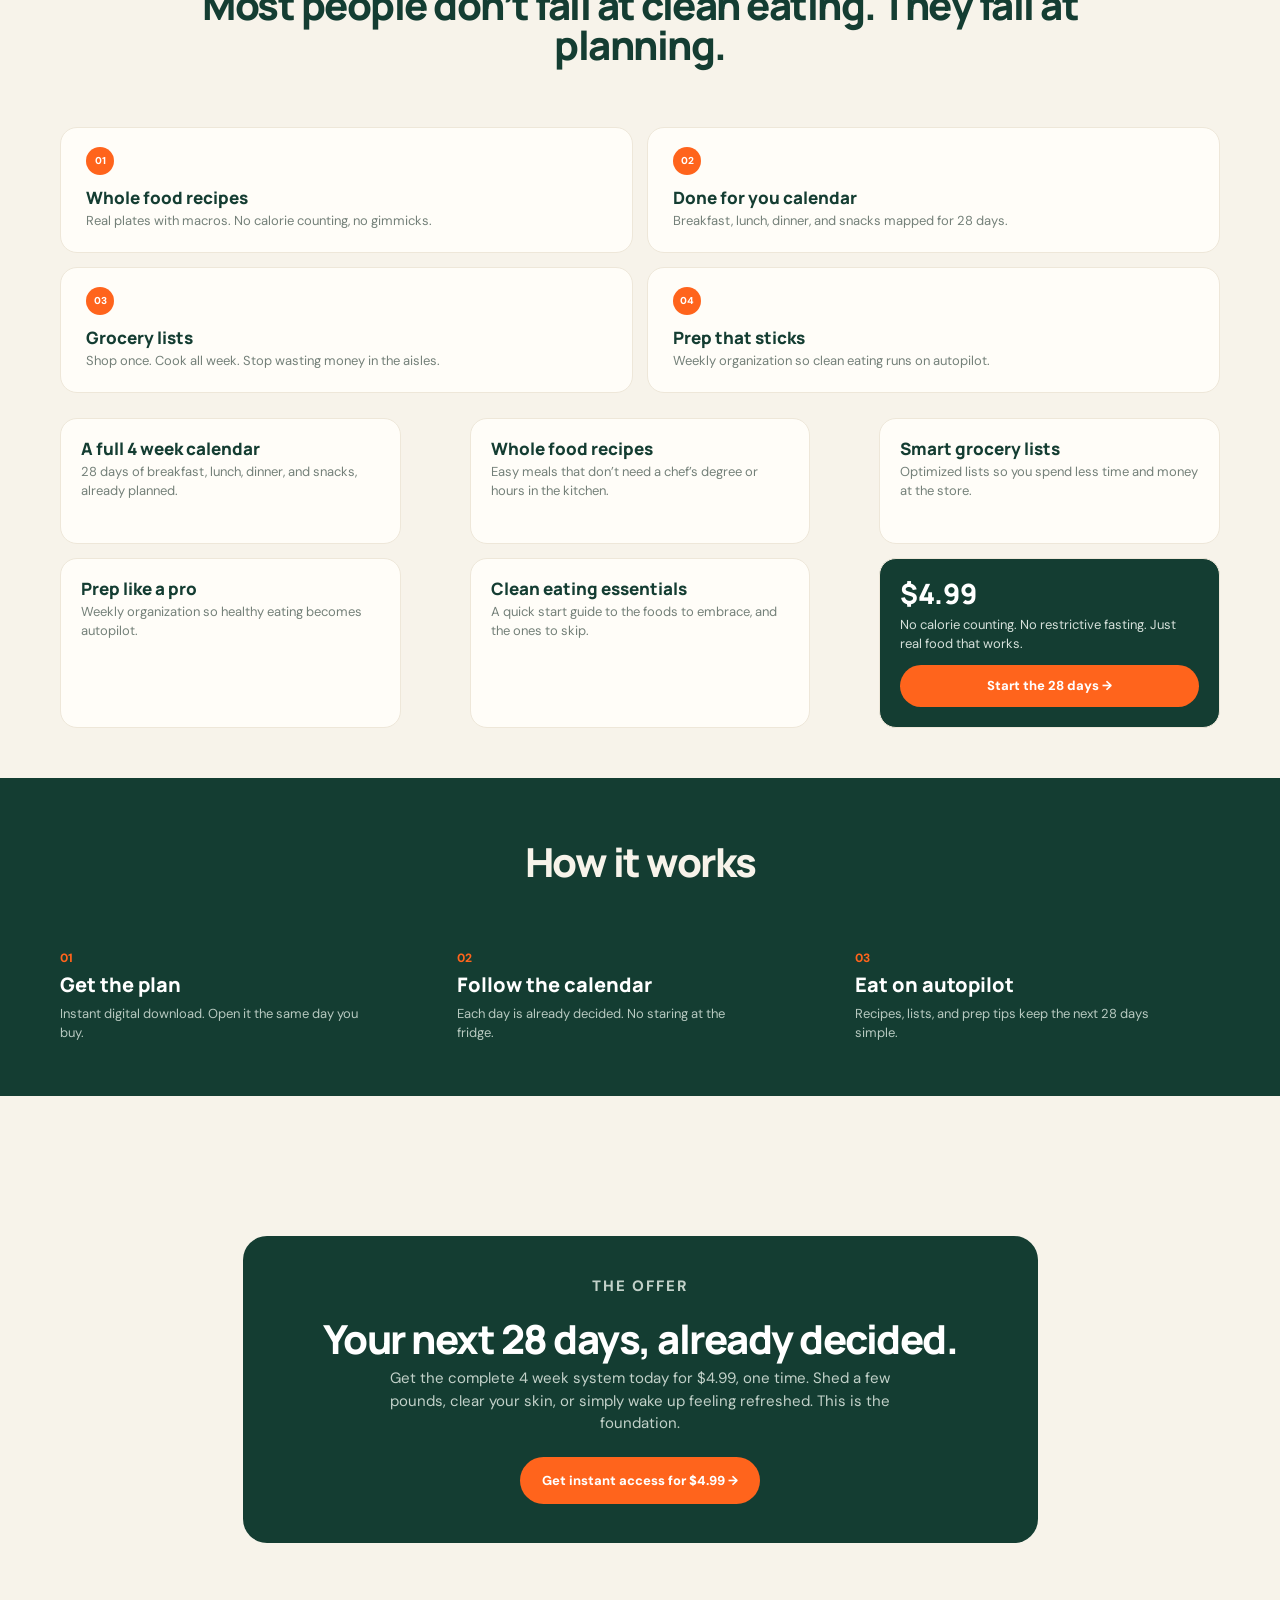
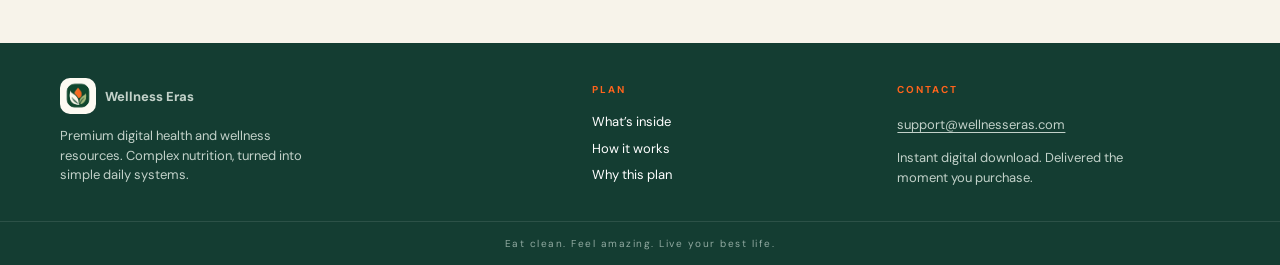
==== commit 92d016a4: "Update plan page imagery" ====
--- a/28-day-plan/index.html
+++ b/28-day-plan/index.html
@@ -1,288 +1,39 @@
-<!DOCTYPE html>
+<!doctype html>
 <html lang="en">
 <head>
 <meta charset="UTF-8">
 <meta name="viewport" content="width=device-width, initial-scale=1.0">
 <title>28 Day Clean Eating Meal Plan | Wellness Eras</title>
-<meta name="description" content="Simple meals, real food. A practical 28 day clean eating meal plan with recipes, weekly meal plans and grocery lists.">
+<meta name="description" content="A practical 28 day clean eating meal plan with recipes, weekly meal plans and grocery lists.">
 <link rel="preconnect" href="https://fonts.googleapis.com">
 <link rel="preconnect" href="https://fonts.gstatic.com" crossorigin>
-<link href="https://fonts.googleapis.com/css2?family=DM+Sans:wght@400;500;600;700&family=Manrope:wght@600;700;800&display=swap" rel="stylesheet">
-<link rel="icon" href="logo.png">
-<link rel="stylesheet" href="../styles.css">
+<link href="https://fonts.googleapis.com/css2?family=DM+Sans:wght@400;500;600;700;800&family=Manrope:wght@600;700;800&display=swap" rel="stylesheet">
+<link rel="icon" href="/28-day-plan/logo.png">
 <style>
-.plan-page .plan-hero-copy{max-width:570px}
-.plan-page .plan-hero-copy h1{max-width:600px}
-.plan-page .plan-hero-copy h1 span{color:#0ca66d}
-.plan-page .plan-lede{font-size:17px;line-height:1.65;color:#617169;max-width:535px;margin:0 0 28px}
-.plan-page .plan-checks{display:grid;gap:10px;margin:0 0 27px;font-size:14px;color:#65746c}
-.plan-page .plan-check{display:flex;align-items:center;gap:10px}
-.plan-page .plan-check i{width:20px;height:20px;border-radius:50%;background:#e6f7ee;color:#0b9c66;font-style:normal;font-size:11px;display:grid;place-items:center;font-weight:800;flex:0 0 auto}
-.plan-page .plan-micro{display:flex;flex-wrap:wrap;gap:18px;margin-top:13px;font-size:10px;color:#7b8d87}
-.plan-page .plan-product{position:relative;display:flex;justify-content:center}
-.plan-page .plan-product-card{width:min(480px,100%);padding:12px;background:#fff;border:1px solid #dce7e1;border-radius:20px;box-shadow:0 18px 55px rgba(18,58,45,.11)}
-.plan-page .plan-product-card img{width:100%;height:560px;object-fit:contain;border-radius:12px;background:#f7f9f8}
-.plan-page .plan-price{position:absolute;right:-8px;top:34px;width:86px;height:86px;border-radius:50%;background:#123e2f;color:#fff;display:grid;place-items:center;text-align:center;box-shadow:0 10px 24px rgba(18,62,47,.16)}
-.plan-page .plan-price strong{display:block;font:800 25px/1 "Manrope"}
-.plan-page .plan-price small{display:block;font-size:8px;font-weight:800;letter-spacing:.1em;margin-top:4px}
-.plan-page .plan-benefits{padding:0;background:#f3f8f5;border-top:1px solid #edf1ef;border-bottom:1px solid #e4ebe7}
-.plan-page .plan-benefit-grid{grid-template-columns:repeat(4,1fr);gap:18px;padding:28px 0}
-.plan-page .plan-benefit-grid article{padding:22px 18px;min-height:145px}
-.plan-page .plan-benefit-grid .benefit-icon{font-size:25px;margin-bottom:12px}
-.plan-page .plan-benefit-grid h3{font-size:15px;margin-bottom:5px}
-.plan-page .plan-benefit-grid p{font-size:11px}
-.plan-page .plan-section{padding:86px 0}
-.plan-page .plan-section-heading{margin-bottom:40px}
-.plan-page .plan-section-heading h2{max-width:690px;margin:12px auto 0}
-.plan-page .plan-section-heading p{font-size:14px;color:#697870;margin:12px auto 0;max-width:600px}
-.plan-page .plan-feature-grid{display:grid;grid-template-columns:repeat(4,1fr);gap:18px}
-.plan-page .plan-feature-card{padding:27px 22px;border:1px solid #dfe9e4;border-radius:19px;background:#fff;min-height:190px}
-.plan-page .plan-feature-card .num{font-size:10px;color:#0b9865;font-weight:800;margin-bottom:14px}
-.plan-page .plan-feature-card h3{font:800 18px "Manrope";margin-bottom:8px}
-.plan-page .plan-feature-card p{font-size:12px;line-height:1.6;color:#718079;margin:0}
-.plan-page .plan-preview{background:#f3f8f5}
-.plan-page .plan-preview-grid{display:grid;grid-template-columns:repeat(4,1fr);gap:18px}
-.plan-page .plan-preview-card{text-align:center}
-.plan-page .plan-preview-frame{height:320px;padding:9px;background:#fff;border:1px solid #dfe9e4;border-radius:19px;box-shadow:0 14px 35px rgba(20,57,43,.08)}
-.plan-page .plan-preview-frame img{width:100%;height:100%;object-fit:contain;border-radius:11px}
-.plan-page .plan-preview-card h3{font:800 16px "Manrope";margin:13px 0 3px}
-.plan-page .plan-preview-card p{font-size:11px;color:#75867f;margin:0}
-.plan-page .plan-split{padding:90px 0;background:#fff}
-.plan-page .plan-split-grid{display:grid;grid-template-columns:1fr 1fr;gap:82px;align-items:center}
-.plan-page .plan-split-image img{width:100%;height:430px;object-fit:cover;border-radius:28px;box-shadow:0 22px 55px rgba(20,57,43,.12)}
-.plan-page .plan-split-copy h2{font:800 40px/1.1 "Manrope";letter-spacing:-1.7px;margin:12px 0}
-.plan-page .plan-split-copy p{font-size:14px;line-height:1.7;color:#697870;max-width:500px}
-.plan-page .plan-feature-list{display:grid;gap:10px;margin:24px 0 28px;font-size:13px;color:#65746c}
-.plan-page .plan-buy{padding:0 0 90px}
-.plan-page .plan-buy-box{display:grid;grid-template-columns:1fr 260px;gap:35px;align-items:center;padding:42px;border:1px solid #dfe9e4;border-radius:20px;box-shadow:0 18px 55px rgba(18,58,45,.08)}
-.plan-page .plan-buy-box h2{font:800 40px/1.1 "Manrope";letter-spacing:-1.7px;margin:12px 0 8px}
-.plan-page .plan-buy-box p{font-size:14px;color:#697870;max-width:620px}
-.plan-page .plan-buy-side{text-align:center;border-left:1px solid #dfe9e4;padding-left:35px}
-.plan-page .plan-buy-side strong{display:block;font:800 48px/1 "Manrope";color:#123e2f}
-.plan-page .plan-buy-side span{font-size:10px;color:#789087;text-transform:uppercase;letter-spacing:.12em}
-.plan-page .plan-buy-side .button{margin-top:16px}
-.plan-page .plan-faq{background:#f3f8f5}
-.plan-page .plan-faq-grid{max-width:860px;margin:auto;display:grid;grid-template-columns:1fr 1fr;gap:12px}
-.plan-page details{background:#fff;border:1px solid #dfe9e4;border-radius:15px;padding:16px 18px}
-.plan-page summary{cursor:pointer;font-size:13px;font-weight:800;color:#123e2f}
-.plan-page details p{font-size:12px;color:#71817b;margin:10px 0 0}
-/* Reference layout overrides */
-.plan-page{--reference-cream:#f8f4eb;--reference-orange:#ff641c;--reference-forest:#123f34;background:var(--reference-cream);color:var(--reference-forest)}
-.plan-page .site-header{height:90px;background:rgba(248,244,235,.96);border-bottom:1px solid #e9e1d4;position:sticky;top:0}
-.plan-page .nav-inner{max-width:865px}
-.plan-page .brand{font-size:16px;color:var(--reference-forest)}
-.plan-page .brand b{color:inherit}
-.plan-nav{display:flex;align-items:center;gap:22px;margin-left:auto;margin-right:74px}
-.plan-nav a{font-size:12px;color:#31554b}
-.plan-page .button{background:var(--reference-orange);box-shadow:none;padding:12px 18px;font-size:12px}
-.plan-page .button:hover{background:#e9510e;transform:translateY(-1px);box-shadow:none}
-.plan-header-button{position:absolute;right:0;top:20px}
-.plan-page .hero{padding:44px 0 0;background:var(--reference-cream);height:370px}
-.plan-page .hero:after,.plan-page .hero-glow{display:none}
-.plan-page .hero-grid{grid-template-columns:1.12fr .88fr;gap:25px;max-width:865px}
-.plan-page .plan-hero-copy{max-width:550px;padding-top:4px}
-.plan-page .eyebrow{color:var(--reference-orange);font-size:10px;letter-spacing:2px}
-.plan-page .eyebrow>span{background:var(--reference-orange)}
-.plan-page .plan-hero-copy h1{font-size:48px;line-height:1.02;letter-spacing:-2.7px;margin:14px 0 13px;color:var(--reference-forest)}
-.plan-page .plan-hero-copy h1 span{color:var(--reference-orange)}
-.plan-page .plan-lede{font-size:14px;line-height:1.6;max-width:500px;margin-bottom:17px;color:#66736d}
-.plan-page .plan-micro{gap:14px;margin-top:9px;color:#78827b;font-size:10px}
-.plan-page .plan-product{align-items:center}
-.plan-page .plan-product-card{width:320px;padding:8px;border:4px solid #fff;border-radius:50%;background:#fff;box-shadow:0 15px 45px rgba(18,63,52,.17);overflow:hidden}
-.plan-page .plan-product-card img{width:100%;height:320px;object-fit:cover;border-radius:50%;background:none}
-.plan-page .plan-benefits{display:none}
-.plan-page .plan-preview{padding:74px 0 62px;background:var(--reference-forest);color:#fff}
-.plan-page .plan-preview .plan-section-heading{margin-bottom:27px}
-.plan-page .plan-preview .plan-section-heading h2{color:#fff;font-size:29px;letter-spacing:-1.2px;margin-top:10px}
-.plan-page .plan-stats{display:flex;justify-content:center;gap:10px;margin-bottom:42px}
-.plan-page .plan-stats span{display:flex;flex-direction:column;align-items:center;padding:8px 24px;border:1px solid rgba(255,255,255,.17);border-radius:24px;color:#a8c0b7;font-size:8px;letter-spacing:1px;line-height:1.25}
-.plan-page .plan-stats b{color:#fff;font-size:12px;letter-spacing:0}
-.plan-page .plan-preview-grid{grid-template-columns:repeat(3,1fr);gap:66px;max-width:865px;margin:auto}
-.plan-page .plan-preview-frame{height:260px;padding:5px;border:0;border-radius:13px;box-shadow:0 12px 25px rgba(0,0,0,.12)}
-.plan-page .plan-preview-frame img{border-radius:9px}
-.plan-page .plan-preview-card h3{color:#fff;font-size:15px;margin-top:12px}
-.plan-page .plan-preview-card p{color:#b1c2ba;font-size:11px}
-.plan-centered-button{display:flex;width:max-content;margin:29px auto 0}
-.plan-page .plan-why{padding:77px 0 72px;background:var(--reference-cream)}
-.plan-page .plan-why .plan-section-heading{margin-bottom:31px}
-.plan-page .plan-why .plan-section-heading h2{font-size:29px;line-height:1.1;letter-spacing:-1.2px}
-.plan-page .plan-feature-grid{grid-template-columns:repeat(2,1fr);gap:14px;max-width:865px;margin:auto}
-.plan-page .plan-feature-card{min-height:126px;padding:19px;border:1px solid #eee5d7;border-radius:17px;box-shadow:0 10px 24px rgba(85,69,46,.05)}
-.plan-page .plan-feature-card .num{display:grid;place-items:center;width:28px;height:28px;border-radius:50%;background:var(--reference-orange);color:#fff;margin-bottom:13px;font-size:10px}
-.plan-page .plan-feature-card h3{font-size:16px;color:var(--reference-forest);margin-bottom:3px}
-.plan-page .plan-feature-card p{font-size:12px;color:#748079}
-.plan-secondary-grid{display:grid;grid-template-columns:repeat(3,1fr);gap:14px;max-width:865px;margin:51px auto 0}
-.plan-secondary-grid article{min-height:105px;padding:20px;border:1px solid #eee5d7;border-radius:17px;background:#fffdf8}
-.plan-secondary-grid h3{font-size:15px;margin:0 0 5px;color:var(--reference-forest)}
-.plan-secondary-grid p{font-size:12px;line-height:1.45;color:#748079;margin:0}
-.plan-secondary-grid .plan-price-card{background:var(--reference-forest);color:#fff}
-.plan-secondary-grid .plan-price-card strong{display:block;font:800 27px/1 "Manrope"}
-.plan-secondary-grid .plan-price-card p{color:#d5e0da;margin:9px 0 12px}
-.plan-secondary-grid .plan-price-card .button{width:100%;justify-content:center;padding:11px}
-.plan-page .plan-how{padding:49px 0 53px;background:var(--reference-forest);color:#fff}
-.plan-page .plan-how .plan-section-heading{margin-bottom:28px}
-.plan-page .plan-how h2{color:#fff;font-size:30px;margin:0}
-.how-grid{display:grid;grid-template-columns:repeat(3,1fr);gap:58px;max-width:865px;margin:auto}
-.how-grid article>div{color:var(--reference-orange);font-size:11px;font-weight:800;margin-bottom:7px}
-.how-grid h3{font:800 19px/1.1 "Manrope";margin:0 0 7px;color:#fff}
-.how-grid p{font-size:12px;line-height:1.5;color:#b7c9c0;margin:0}
-.plan-page .plan-legacy-preview,.plan-page .plan-legacy-split,.plan-page .plan-faq{display:none}
-.plan-page .plan-buy{padding:51px 0;background:var(--reference-cream)}
-.plan-page .plan-buy-box{display:flex;flex-direction:column;text-align:center;align-items:center;max-width:795px;margin:auto;padding:39px 70px;background:var(--reference-forest);border:0;border-radius:24px;box-shadow:none;color:#fff}
-.plan-page .plan-buy-box h2{font-size:29px;letter-spacing:-1.2px;color:#fff;margin:11px 0 8px}
-.plan-page .plan-buy-box p{max-width:500px;color:#c2d1c9;font-size:14px;margin:0 0 22px}
-.plan-page .plan-buy-box .button{padding:13px 20px}
-.plan-page .site-footer{background:var(--reference-forest);border:0;color:#fff;padding-top:35px}
-.plan-page .site-footer .brand{color:#fff}
-.plan-page .footer-links{color:#c5d4cd}
-.plan-page .copyright{border-color:rgba(255,255,255,.1);color:#8fa9a0}
-.plan-page .reference-footer{display:grid;grid-template-columns:1.4fr .7fr 1fr;gap:80px;padding:0 0 34px;align-items:start}
-.plan-page .reference-footer h3{font-size:10px;line-height:1;font-weight:800;letter-spacing:2px;color:var(--reference-orange);margin:4px 0 15px}
-.plan-page .reference-footer p,.plan-page .reference-footer a{font-size:12px;line-height:1.5;color:#c2d1c9}
-.plan-page .reference-footer p{max-width:265px;margin:12px 0 0}
-.plan-page .reference-footer-links{display:grid;gap:7px}
-.plan-page .reference-footer-links a{color:#fff}
-.plan-page .reference-footer-contact a{text-decoration:underline;text-underline-offset:3px}
-.plan-page .footer-tagline{text-align:center;border-top:1px solid rgba(255,255,255,.1);padding:14px 0 0;color:#91aaa1;font-size:9px;letter-spacing:1.5px}
-@media(max-width:560px){.plan-page .reference-footer{grid-template-columns:1fr;gap:26px}.plan-page .footer-tagline{font-size:8px;letter-spacing:1px}}
-@media(max-width:900px){.plan-page .site-header{height:76px}.plan-nav{margin-right:55px;gap:13px}.plan-page .hero{height:auto;padding-bottom:48px}.plan-page .hero-grid{grid-template-columns:1fr;gap:30px}.plan-page .plan-product{order:2}.plan-page .plan-product-card{width:300px}.plan-page .plan-product-card img{height:300px}.plan-secondary-grid{grid-template-columns:repeat(2,1fr)} }
-@media(max-width:560px){.plan-page .site-header{height:70px}.plan-page .nav-inner{width:calc(100% - 30px)}.plan-nav{display:none}.plan-header-button{top:16px}.plan-page .hero{padding-top:42px}.plan-page .plan-hero-copy h1{font-size:42px;letter-spacing:-2px}.plan-page .plan-preview,.plan-page .plan-why{padding:57px 0}.plan-page .plan-stats{gap:5px}.plan-page .plan-stats span{padding:7px 9px;font-size:7px}.plan-page .plan-stats b{font-size:10px}.plan-page .plan-preview-grid,.plan-page .plan-feature-grid,.plan-secondary-grid,.how-grid{grid-template-columns:1fr;gap:24px}.plan-page .plan-preview-grid{max-width:260px}.plan-page .plan-preview-frame{height:290px}.plan-secondary-grid{margin-top:34px}.plan-page .plan-buy-box{padding:34px 20px}.plan-page .plan-buy-box h2{font-size:25px}.plan-page .site-footer .footer-inner{gap:17px}}
-@media(max-width:900px){
- .plan-page .plan-benefit-grid,.plan-page .plan-feature-grid{grid-template-columns:1fr 1fr}
- .plan-page .plan-preview-grid{grid-template-columns:1fr 1fr}
- .plan-page .plan-split-grid,.plan-page .plan-buy-box{grid-template-columns:1fr;gap:42px}
- .plan-page .plan-buy-side{border-left:0;border-top:1px solid #dfe9e4;padding:30px 0 0}
- .plan-page .plan-split-image{order:2}
- .plan-page .plan-split-copy{order:1}
- .plan-page .plan-price{right:4%}
- .plan-page .plan-faq-grid{grid-template-columns:1fr}
-}
-@media(max-width:560px){
- .plan-page .plan-hero{padding:55px 0 58px}
- .plan-page .plan-lede{font-size:14px}
- .plan-page .plan-product-card img{height:430px}
- .plan-page .plan-price{top:20px;width:76px;height:76px}
- .plan-page .plan-price strong{font-size:22px}
- .plan-page .plan-benefit-grid,.plan-page .plan-feature-grid,.plan-page .plan-preview-grid{grid-template-columns:1fr}
- .plan-page .plan-benefits,.plan-page .plan-section,.plan-page .plan-split{padding:66px 0}
- .plan-page .plan-buy{padding-bottom:66px}
- .plan-page .plan-preview-frame{height:390px}
- .plan-page .plan-split-image img{height:330px}
- .plan-page .plan-split-copy h2,.plan-page .plan-buy-box h2{font-size:33px}
- .plan-page .plan-buy-box{padding:26px 20px}
-}
-/* Live reference geometry */
-.plan-page .container{width:calc(100% - 40px);max-width:1160px}
-.plan-page .site-header{height:69px}
-.plan-page .nav-inner{max-width:1160px}
-.plan-page .logo-mark{width:36px;height:36px}
-.plan-page .hero{height:484.75px;padding:56px 0 0}
-.plan-page .hero-grid{grid-template-columns:minmax(0,517px) 420px;gap:56px;max-width:1160px;justify-content:space-between;align-items:start}
-.plan-page .plan-product{margin-top:4px}
-.plan-page .plan-hero-copy h1{font-size:60px;line-height:1.05;letter-spacing:-3.3px;margin:12px 0 14px}
-.plan-page .plan-lede{font-size:18px;line-height:1.625;max-width:517px;margin-bottom:17px}
-.plan-page .plan-product-card{width:420px}
-.plan-page .plan-product-card img{height:420px}
-.plan-page .plan-preview{padding:99px 0 85.4px}
-.plan-page .plan-stats{margin-bottom:67px}
-.plan-page .plan-preview .section-heading{max-width:none}
-.plan-page .plan-preview .plan-section-heading{margin-bottom:39px}
-.plan-page .plan-preview .plan-section-heading h2{font-size:40px;line-height:1;max-width:none}
-.plan-page .plan-preview-grid{grid-template-columns:repeat(3,280px);gap:69px;max-width:none;justify-content:center}
-.plan-page .plan-preview-frame{height:396px}
-.plan-page .plan-centered-button{margin-top:56px}
-.plan-page .plan-why{padding:86px 0 50px}
-.plan-page .plan-why .plan-section-heading{margin-bottom:62px}
-.plan-page .plan-why .plan-section-heading h2{font-size:40px;line-height:1;max-width:none}
-.plan-page .plan-feature-grid{grid-template-columns:repeat(2,1fr);gap:14px;max-width:none}
-.plan-page .plan-feature-card{min-height:126px;padding:19px 25px}
-.plan-page .plan-supporting{padding:25px 0 88px;background:var(--reference-cream)}
-.plan-page .plan-secondary-grid{grid-template-columns:repeat(3,1fr);gap:14px 69px;max-width:none;margin:0}
-.plan-page .plan-secondary-grid article{min-height:126px}
-.plan-page .plan-how{height:324px;padding:64px 0 0}
-.plan-page .plan-how .plan-section-heading{margin-bottom:67px}
-.plan-page .plan-how h2{font-size:40px}
-.plan-page .how-grid{grid-template-columns:repeat(3,1fr);gap:32px;max-width:none}
-.plan-page .plan-buy{height:472px;padding:140px 0 0}
-.plan-page .plan-buy-box{max-width:795px;padding:39px 70px}
-@media(max-width:900px){.plan-page .hero{height:auto;padding-bottom:48px}.plan-page .hero-grid{grid-template-columns:1fr;gap:30px}.plan-page .plan-product{order:2}.plan-page .plan-product-card{width:420px}.plan-page .plan-preview-grid{grid-template-columns:repeat(2,280px)}.plan-page .plan-secondary-grid{grid-template-columns:repeat(2,1fr)}.plan-page .plan-how,.plan-page .plan-buy{height:auto}.plan-page .plan-buy{padding:80px 0}.plan-page .plan-how{padding:64px 0}.plan-page .how-grid{grid-template-columns:repeat(3,1fr)}}
-@media(max-width:560px){.plan-page .container{width:calc(100% - 30px)}.plan-page .site-header{height:70px}.plan-page .hero{height:auto;padding:42px 0 58px}.plan-page .plan-hero-copy h1{font-size:42px;letter-spacing:-2px}.plan-page .plan-lede{font-size:14px}.plan-page .plan-product-card{width:300px}.plan-page .plan-product-card img{height:300px}.plan-page .plan-preview,.plan-page .plan-why{padding:57px 0}.plan-page .plan-stats{margin-bottom:42px}.plan-page .plan-preview .plan-section-heading h2,.plan-page .plan-why .plan-section-heading h2{font-size:29px}.plan-page .plan-preview-grid,.plan-page .plan-feature-grid,.plan-page .plan-secondary-grid,.plan-page .how-grid{grid-template-columns:1fr;gap:24px}.plan-page .plan-preview-grid{max-width:260px}.plan-page .plan-preview-frame{height:290px}.plan-page .plan-centered-button{margin-top:29px}.plan-page .plan-supporting{padding:25px 0 40px}.plan-page .plan-how{height:auto}.plan-page .plan-buy{height:auto;padding:51px 0}.plan-page .plan-buy-box{padding:34px 20px}}
+:root{--cream:#f7f3ea;--green:#143d32;--orange:#ff641c;--ink:#143d32;--muted:#66736d;--line:#eee7d9}
+*{box-sizing:border-box}html{scroll-behavior:smooth}body{margin:0;background:var(--cream);color:var(--ink);font-family:"DM Sans",sans-serif;line-height:1.5;-webkit-font-smoothing:antialiased}a{color:inherit;text-decoration:none}.container{width:min(1160px,calc(100% - 40px));margin:0 auto}
+.site-header{height:69px;border-bottom:1px solid #efe8d6;background:rgba(247,243,234,.96);position:sticky;top:0;z-index:5}.header-inner{height:100%;display:flex;align-items:center;justify-content:space-between}.brand{display:flex;align-items:center;gap:9px;font-size:16px;font-weight:800}.brand img{width:36px;height:36px;display:block;object-fit:cover;border-radius:10px}.button{display:inline-flex;align-items:center;justify-content:center;gap:8px;border:0;border-radius:999px;background:var(--orange);color:#fff;font-size:13px;font-weight:800;padding:14px 22px;white-space:nowrap}.header-button{padding:11px 17px;font-size:12px}
+.hero{height:485px;overflow:hidden;padding:56px 0 0}.hero-grid{display:grid;grid-template-columns:minmax(0,517px) 420px;gap:56px;align-items:start;justify-content:space-between}.eyebrow{margin:0;color:var(--orange);font-size:12px;font-weight:800;letter-spacing:2px;text-transform:uppercase}h1,h2,h3,p{margin-top:0}h1{font:800 60px/1.05 "Manrope",sans-serif;letter-spacing:-3.3px;margin-bottom:14px}.hero h1{margin-top:12px}.hero h1 span{color:var(--orange)}.hero-copy p{max-width:517px;margin-bottom:17px;color:#66736d;font-size:18px;line-height:1.625}.micro{display:flex;gap:14px;margin-top:9px;color:#78827b;font-size:14px}.hero-product{width:420px;height:420px;border:4px solid #fff;border-radius:50%;overflow:hidden;box-shadow:0 15px 45px rgba(18,63,52,.17)}.hero-product img{display:block;width:100%;height:100%;object-fit:cover}
+.facts{padding:0 0 56px}.facts-list{display:flex;justify-content:center;gap:10px}.fact{min-width:120px;padding:8px 24px;border:1px solid #d9dfd7;border-radius:24px;text-align:center;color:#6c8177;font-size:11px;line-height:1.5;text-transform:uppercase;letter-spacing:1px}.fact strong{display:block;color:var(--green);font-size:14px;letter-spacing:0;text-transform:none}
+.inside{padding:64px 0 80px;background:var(--green);color:var(--cream)}.section-heading{text-align:center;margin:0 auto 39px}.section-heading .eyebrow{margin-bottom:10px}h2{font:800 40px/1 "Manrope",sans-serif;letter-spacing:-1.5px;margin-bottom:0}.inside h2,.how h2{color:var(--cream)}.preview-grid{display:grid;grid-template-columns:repeat(3,280px);gap:69px;justify-content:center}.preview{text-align:center}.preview-image{height:396px;border-radius:12px;overflow:hidden;background:#fff}.preview-image img{display:block;width:100%;height:100%;object-fit:cover}.preview h3{font:800 16px/1.2 "Manrope",sans-serif;margin:13px 0 3px;color:#fff}.preview p{margin:0;color:#b7c9c0;font-size:13px}.inside-cta{display:flex;width:max-content;margin:56px auto 0}
+.why{padding:86px 0 50px}.why .section-heading{margin-bottom:62px}.why h2{max-width:900px;margin:0 auto}.numbered{display:grid;grid-template-columns:repeat(2,1fr);gap:14px}.numbered article{min-height:126px;padding:19px 25px;border:1px solid var(--line);border-radius:17px;background:#fffdf8}.number{display:grid;place-items:center;width:28px;height:28px;margin-bottom:13px;border-radius:50%;background:var(--orange);color:#fff;font-size:10px;font-weight:800}.numbered h3,.features h3{font:800 17px/1.2 "Manrope",sans-serif;margin:0 0 4px}.numbered p,.features p{margin:0;color:#748079;font-size:13px;line-height:1.45}.features{display:grid;grid-template-columns:repeat(3,1fr);gap:14px 69px;margin-top:25px}.features article{min-height:126px;padding:20px;border:1px solid var(--line);border-radius:17px;background:#fffdf8}.price-card{background:var(--green)!important;color:#fff}.price-card strong{display:block;font:800 28px/1 "Manrope";margin-bottom:9px}.price-card p{color:#d5e0da;margin-bottom:12px}.price-card .button{width:100%;padding:11px}
+.how{padding:64px 0 53px;background:var(--green);color:var(--cream)}.how .section-heading{margin-bottom:67px}.steps{display:grid;grid-template-columns:repeat(3,1fr);gap:32px}.step-number{margin-bottom:7px;color:var(--orange);font-size:12px;font-weight:800}.steps h3{font:800 20px/1.1 "Manrope",sans-serif;margin:0 0 8px;color:#fff}.steps p{max-width:300px;margin:0;color:#b7c9c0;font-size:13px;line-height:1.5}
+.offer{padding:140px 0 100px}.offer-box{max-width:795px;margin:0 auto;padding:39px 70px;border-radius:24px;background:var(--green);text-align:center;color:#fff}.offer-box h2{margin:11px 0 8px;color:#fff}.offer-box p{max-width:500px;margin:0 auto 22px;color:#c2d1c9;font-size:15px}
+.site-footer{padding:35px 0 0;background:var(--green);color:var(--cream)}.footer-grid{display:grid;grid-template-columns:1.4fr .7fr 1fr;gap:80px;padding-bottom:34px}.footer-grid h3{margin:4px 0 15px;color:var(--orange);font-size:10px;letter-spacing:2px}.footer-grid p,.footer-grid a{color:#c2d1c9;font-size:13px;line-height:1.5}.footer-grid p{max-width:265px;margin:12px 0 0}.footer-links{display:grid;gap:7px}.footer-links a{color:#fff}.footer-contact a{text-decoration:underline;text-underline-offset:3px}.tagline{padding:14px 0;border-top:1px solid rgba(255,255,255,.1);text-align:center;color:#91aaa1;font-size:10px;letter-spacing:1.5px}
+@media(max-width:900px){.hero{height:auto;padding-bottom:56px}.hero-grid{grid-template-columns:1fr;gap:32px}.hero-product{width:min(420px,100%);height:auto;aspect-ratio:1;margin:0 auto}.facts{padding-bottom:50px}.preview-grid{grid-template-columns:repeat(2,280px)}.offer{padding:80px 0}.steps{gap:22px}}
+@media(max-width:560px){.container{width:calc(100% - 30px)}.hero{padding-top:42px}.hero h1{font-size:42px;letter-spacing:-2px}.hero-copy p{font-size:14px}.micro{font-size:11px;flex-wrap:wrap}.facts-list{gap:5px}.fact{min-width:0;padding:7px 9px;font-size:8px}.fact strong{font-size:11px}.inside,.why{padding:57px 0}.section-heading{margin-bottom:31px}h2{font-size:29px;line-height:1.1}.preview-grid,.numbered,.features,.steps{grid-template-columns:1fr;gap:24px}.preview-grid{max-width:260px;margin:0 auto}.preview-image{height:290px}.inside-cta{margin-top:29px}.features{margin-top:0}.how{padding:57px 0}.how .section-heading{margin-bottom:38px}.offer{padding:51px 0}.offer-box{padding:34px 20px}.offer-box h2{font-size:29px}.footer-grid{grid-template-columns:1fr;gap:26px}.tagline{font-size:8px;letter-spacing:1px}}
 </style>
 </head>
-<body class="plan-page">
-<header class="site-header">
-  <div class="container nav-inner">
-    <a class="brand" href="../index.html" aria-label="Wellness Eras home"><img src="logo.png" alt="" class="logo-mark"><span>Wellness <b>Eras</b></span></a>
-    <nav class="plan-nav" aria-label="Main navigation"><a href="#inside">Inside</a><a href="#why">Why this plan</a><a href="#how">How it works</a><a href="#buy">Cart</a></nav>
-    <a class="button plan-header-button" href="#buy">Get the plan <span>→</span></a>
-  </div>
-</header>
-
+<body>
+<header class="site-header"><div class="container header-inner"><a class="brand" href="../index.html" aria-label="Wellness Eras home"><img src="/28-day-plan/logo.png" alt=""><span>Wellness Eras</span></a><a class="button header-button" href="https://spicycircuits.lemonsqueezy.com/checkout/buy/537974b6-528c-43c0-b173-15b665d16186">Get the plan →</a></div></header>
 <main>
-<section class="hero plan-hero">
- <div class="hero-glow"></div>
- <div class="container hero-grid">
-  <div class="plan-hero-copy">
-  <div class="eyebrow"><span></span> 28 DAYS · DIGITAL MEAL PLAN</div>
-  <h1>Eat <span>clean</span> for 28 days<br>like never before</h1>
-  <p class="plan-lede">Transform your health, starting with your next meal. A 45 page system that removes the guesswork, so you stop dieting and start eating food that actually fits your life.</p>
-  <a class="button" href="#buy">Get the plan for $4.99 <span>→</span></a>
-  <div class="plan-micro"><span>One time.</span><span>Instant access.</span><span>Less than a latte.</span></div>
-  </div>
-  <div class="plan-product">
-  <div class="plan-product-card"><img src="hero-cover.png" alt="28 Day Clean Eating Meal Plan"></div>
-  </div>
- </div>
-</section>
-
-<section id="inside" class="plan-preview plan-section"><div class="container"><div class="plan-stats"><span><b>28 days</b>FULLY PLANNED</span><span><b>45 pages</b>RECIPES + LISTS</span><span><b>Instant</b>DIGITAL DOWNLOAD</span></div><div class="section-heading plan-section-heading"><div class="eyebrow">Inside the plan</div><h2>Everything you need for 28 days. Nothing you don’t.</h2></div><div class="plan-preview-grid"><article class="plan-preview-card"><div class="plan-preview-frame"><img src="recipe-macros.png" alt="Recipe with macros preview"></div><h3>Recipes with macros</h3><p>Easy plates. Real food. No guesswork.</p></article><article class="plan-preview-card"><div class="plan-preview-frame"><img src="meal-calendar.png" alt="Four week calendar preview"></div><h3>4 week calendar</h3><p>Breakfast, lunch, dinner, and snacks, mapped.</p></article><article class="plan-preview-card"><div class="plan-preview-frame"><img src="grocery-list-new.png" alt="Grocery list preview"></div><h3>Grocery lists</h3><p>Shop once. Cook all week.</p></article></div><a class="button plan-centered-button" href="#why">Explore the full plan <span>→</span></a></div></section>
-
-<section id="why" class="plan-section plan-why">
- <div class="container">
-  <div class="section-heading plan-section-heading"><div class="eyebrow">Why this plan</div><h2>Most people don’t fail at clean eating.<br>They fail at planning.</h2></div>
-  <div class="plan-feature-grid">
-  <article class="plan-feature-card"><div class="num">01</div><h3>Whole food recipes</h3><p>Real plates with macros. No calorie counting, no gimmicks.</p></article>
-  <article class="plan-feature-card"><div class="num">02</div><h3>Done for you calendar</h3><p>Breakfast, lunch, dinner, and snacks mapped for 28 days.</p></article>
-  <article class="plan-feature-card"><div class="num">03</div><h3>Grocery lists</h3><p>Shop once. Cook all week. Stop wasting money in the aisles.</p></article>
-  <article class="plan-feature-card"><div class="num">04</div><h3>Prep that sticks</h3><p>Weekly organization so clean eating runs on autopilot.</p></article>
-  </div>
- </div>
-</section>
-
-<section class="plan-supporting"><div class="container"><div class="plan-secondary-grid"><article><h3>A full 4 week calendar</h3><p>28 days of breakfast, lunch, dinner, and snacks, already planned.</p></article><article><h3>Whole food recipes</h3><p>Easy meals that don’t need a chef’s degree or hours in the kitchen.</p></article><article><h3>Smart grocery lists</h3><p>Optimized lists so you spend less time and money at the store.</p></article><article><h3>Prep like a pro</h3><p>Weekly organization so healthy eating becomes autopilot.</p></article><article><h3>Clean eating essentials</h3><p>A quick start guide to the foods to embrace, and the ones to skip.</p></article><article class="plan-price-card"><strong>$4.99</strong><p>No calorie counting. No restrictive fasting. Just real food that works.</p><a class="button" href="#buy">Start the 28 days →</a></article></div></div></section>
-
-<section id="how" class="plan-how"><div class="container"><div class="section-heading plan-section-heading"><h2>How it works</h2></div><div class="how-grid"><article><div>01</div><h3>Get the plan</h3><p>Instant digital download. Open it the same day you buy.</p></article><article><div>02</div><h3>Follow the calendar</h3><p>Each day is already decided. No staring at the fridge.</p></article><article><div>03</div><h3>Eat on autopilot</h3><p>Recipes, lists, and prep tips keep the next 28 days simple.</p></article></div></div></section>
-<section class="plan-section plan-preview plan-legacy-preview">
- <div class="container">
-  <div class="section-heading plan-section-heading"><div class="eyebrow">A peek inside</div><h2>See what you're getting before you buy.</h2><p>These are examples of the pages included in your digital meal plan.</p></div>
-  <div class="plan-preview-grid">
-   <article class="plan-preview-card"><div class="plan-preview-frame"><img src="cover.png" alt="Meal plan cover"></div><h3>The Complete Plan</h3><p>Full digital guide</p></article>
-   <article class="plan-preview-card"><div class="plan-preview-frame"><img src="recipe.png" alt="Recipe preview"></div><h3>Simple Recipes</h3><p>Easy meals to make</p></article>
-   <article class="plan-preview-card"><div class="plan-preview-frame"><img src="meal-plan.png" alt="Meal plan preview"></div><h3>Weekly Meal Plans</h3><p>Weeks 1 through 4</p></article>
-   <article class="plan-preview-card"><div class="plan-preview-frame"><img src="grocery-list.png" alt="Grocery list preview"></div><h3>Grocery Lists</h3><p>One list for each week</p></article>
-  </div>
- </div>
-</section>
-
-<section class="plan-split plan-legacy-split">
- <div class="container plan-split-grid">
-  <div class="plan-split-image"><img src="food-bowl.png" alt="Healthy clean eating meal"></div>
-  <div class="plan-split-copy"><div class="eyebrow">Why this plan</div><h2>Less planning.<br>More eating well.</h2><p>You don't need complicated rules or a new recipe every day. This plan gives you a clear starting point and practical structure for the month.</p><div class="plan-feature-list"><div class="plan-check"><i>✓</i>Four weeks of organized meal ideas.</div><div class="plan-check"><i>✓</i>Recipes built around familiar whole foods.</div><div class="plan-check"><i>✓</i>Weekly grocery lists to simplify shopping.</div><div class="plan-check"><i>✓</i>A plan to follow when you don't want to decide what to cook.</div></div><a class="button" href="https://spicycircuits.lemonsqueezy.com/checkout/buy/537974b6-528c-43c0-b173-15b665d16186">Get the full plan <span>→</span></a></div>
- </div>
-</section>
-
-<section class="plan-buy" id="buy">
- <div class="container"><div class="plan-buy-box"><div class="eyebrow">The offer</div><h2>Your next 28 days, already decided.</h2><p>Get the complete 4 week system today for $4.99, one time. Shed a few pounds, clear your skin, or simply wake up feeling refreshed. This is the foundation.</p><a class="button" href="https://spicycircuits.lemonsqueezy.com/checkout/buy/537974b6-528c-43c0-b173-15b665d16186">Get instant access for $4.99 →</a></div></div>
-</section>
-
-<section class="plan-section plan-faq" id="faq">
- <div class="container"><div class="section-heading plan-section-heading"><div class="eyebrow">FAQ</div><h2>Good to know.</h2></div><div class="plan-faq-grid"><details><summary>Is this a physical book?</summary><p>No. It is a digital PDF you can access after purchase.</p></details><details><summary>How long is the plan?</summary><p>The plan is organized around 28 days, with four weekly meal plans.</p></details><details><summary>What is included?</summary><p>The guide includes clean eating guidance, recipes, four weekly meal plans and four weekly grocery lists.</p></details><details><summary>Can I print it?</summary><p>Yes. The PDF can be viewed digitally or printed for personal use.</p></details><details><summary>Do I need special ingredients?</summary><p>The plan focuses on familiar, everyday whole food ingredients.</p></details><details><summary>Is this a medical program?</summary><p>No. It is a general meal planning resource and is not medical advice.</p></details></div></div>
-</section>
+<section class="hero" aria-labelledby="hero-title"><div class="container hero-grid"><div class="hero-copy"><p class="eyebrow">28 days · digital meal plan</p><h1 id="hero-title">Eat <span>clean</span> for 28 days like never before</h1><p>Transform your health, starting with your next meal. A 45 page system that removes the guesswork, so you stop dieting and start eating food that actually fits your life.</p><a class="button" href="https://spicycircuits.lemonsqueezy.com/checkout/buy/537974b6-528c-43c0-b173-15b665d16186">Get the plan for $4.99 →</a><div class="micro"><span>One time.</span><span>Instant access.</span><span>Less than a latte.</span></div></div><div class="hero-product"><img src="/28-day-plan/hero-cover.png" alt="28 Day Clean Eating Meal Plan"></div></div></section>
+<section class="facts" aria-label="Product facts"><div class="container facts-list"><div class="fact"><strong>28 days</strong>Fully planned</div><div class="fact"><strong>45 pages</strong>Recipes + lists</div><div class="fact"><strong>Instant</strong>Digital download</div></div></section>
+<section class="inside" id="inside" aria-labelledby="inside-title"><div class="container"><div class="section-heading"><p class="eyebrow">Inside the plan</p><h2 id="inside-title">Everything you need for 28 days. Nothing you don’t.</h2></div><div class="preview-grid"><article class="preview"><div class="preview-image"><img src="/28-day-plan/recipe-macros.png" alt="Recipe with macros"></div><h3>Recipes with macros</h3><p>Easy plates. Real food. No guesswork.</p></article><article class="preview"><div class="preview-image"><img src="/28-day-plan/meal-calendar.png" alt="Four week calendar"></div><h3>4 week calendar</h3><p>Breakfast, lunch, dinner, and snacks, mapped.</p></article><article class="preview"><div class="preview-image"><img src="/28-day-plan/grocery-list-new.png" alt="Grocery list"></div><h3>Grocery lists</h3><p>Shop once. Cook all week.</p></article></div><a class="button inside-cta" href="https://spicycircuits.lemonsqueezy.com/checkout/buy/537974b6-528c-43c0-b173-15b665d16186">Explore the full plan →</a></div></section>
+<section class="why" id="why" aria-labelledby="why-title"><div class="container"><div class="section-heading"><p class="eyebrow">Why this plan</p><h2 id="why-title">Most people don’t fail at clean eating. They fail at planning.</h2></div><div class="numbered"><article><div class="number">01</div><h3>Whole food recipes</h3><p>Real plates with macros. No calorie counting, no gimmicks.</p></article><article><div class="number">02</div><h3>Done for you calendar</h3><p>Breakfast, lunch, dinner, and snacks mapped for 28 days.</p></article><article><div class="number">03</div><h3>Grocery lists</h3><p>Shop once. Cook all week. Stop wasting money in the aisles.</p></article><article><div class="number">04</div><h3>Prep that sticks</h3><p>Weekly organization so clean eating runs on autopilot.</p></article></div><div class="features"><article><h3>A full 4 week calendar</h3><p>28 days of breakfast, lunch, dinner, and snacks, already planned.</p></article><article><h3>Whole food recipes</h3><p>Easy meals that don’t need a chef’s degree or hours in the kitchen.</p></article><article><h3>Smart grocery lists</h3><p>Optimized lists so you spend less time and money at the store.</p></article><article><h3>Prep like a pro</h3><p>Weekly organization so healthy eating becomes autopilot.</p></article><article><h3>Clean eating essentials</h3><p>A quick start guide to the foods to embrace, and the ones to skip.</p></article><article class="price-card"><strong>$4.99</strong><p>No calorie counting. No restrictive fasting. Just real food that works.</p><a class="button" href="https://spicycircuits.lemonsqueezy.com/checkout/buy/537974b6-528c-43c0-b173-15b665d16186">Start the 28 days →</a></article></div></div></section>
+<section class="how" id="how" aria-labelledby="how-title"><div class="container"><div class="section-heading"><h2 id="how-title">How it works</h2></div><div class="steps"><article><div class="step-number">01</div><h3>Get the plan</h3><p>Instant digital download. Open it the same day you buy.</p></article><article><div class="step-number">02</div><h3>Follow the calendar</h3><p>Each day is already decided. No staring at the fridge.</p></article><article><div class="step-number">03</div><h3>Eat on autopilot</h3><p>Recipes, lists, and prep tips keep the next 28 days simple.</p></article></div></div></section>
+<section class="offer" id="offer" aria-labelledby="offer-title"><div class="container"><div class="offer-box"><p class="eyebrow">The offer</p><h2 id="offer-title">Your next 28 days, already decided.</h2><p>Get the complete 4 week system today for $4.99, one time. Shed a few pounds, clear your skin, or simply wake up feeling refreshed. This is the foundation.</p><a class="button" href="https://spicycircuits.lemonsqueezy.com/checkout/buy/537974b6-528c-43c0-b173-15b665d16186">Get instant access for $4.99 →</a></div></div></section>
 </main>
-
-<footer class="site-footer">
- <div class="container reference-footer"><div><a class="brand" href="../index.html"><img src="logo.png" alt="" class="logo-mark"><span>Wellness <b>Eras</b></span></a><p>Premium digital health and wellness resources. Complex nutrition, turned into simple daily systems.</p></div><div><h3>PLAN</h3><nav class="reference-footer-links" aria-label="Footer plan links"><a href="#inside">What’s inside</a><a href="#how">How it works</a><a href="#why">Why this plan</a></nav></div><div class="reference-footer-contact"><h3>CONTACT</h3><a href="mailto:support@wellnesseras.com">support@wellnesseras.com</a><p>Instant digital download. Delivered the moment you purchase.</p></div></div>
- <div class="container footer-tagline">EAT CLEAN. FEEL AMAZING. LIVE YOUR BEST LIFE.</div>
-</footer>
+<footer class="site-footer"><div class="container footer-grid"><div><a class="brand" href="../index.html"><img src="/28-day-plan/logo.png" alt=""><span>Wellness Eras</span></a><p>Premium digital health and wellness resources. Complex nutrition, turned into simple daily systems.</p></div><div><h3>PLAN</h3><nav class="footer-links" aria-label="Footer plan links"><a href="#inside">What’s inside</a><a href="#how">How it works</a><a href="#why">Why this plan</a></nav></div><div class="footer-contact"><h3>CONTACT</h3><a href="mailto:support@wellnesseras.com">support@wellnesseras.com</a><p>Instant digital download. Delivered the moment you purchase.</p></div></div><div class="tagline">Eat clean. Feel amazing. Live your best life.</div></footer>
 </body>
 </html>
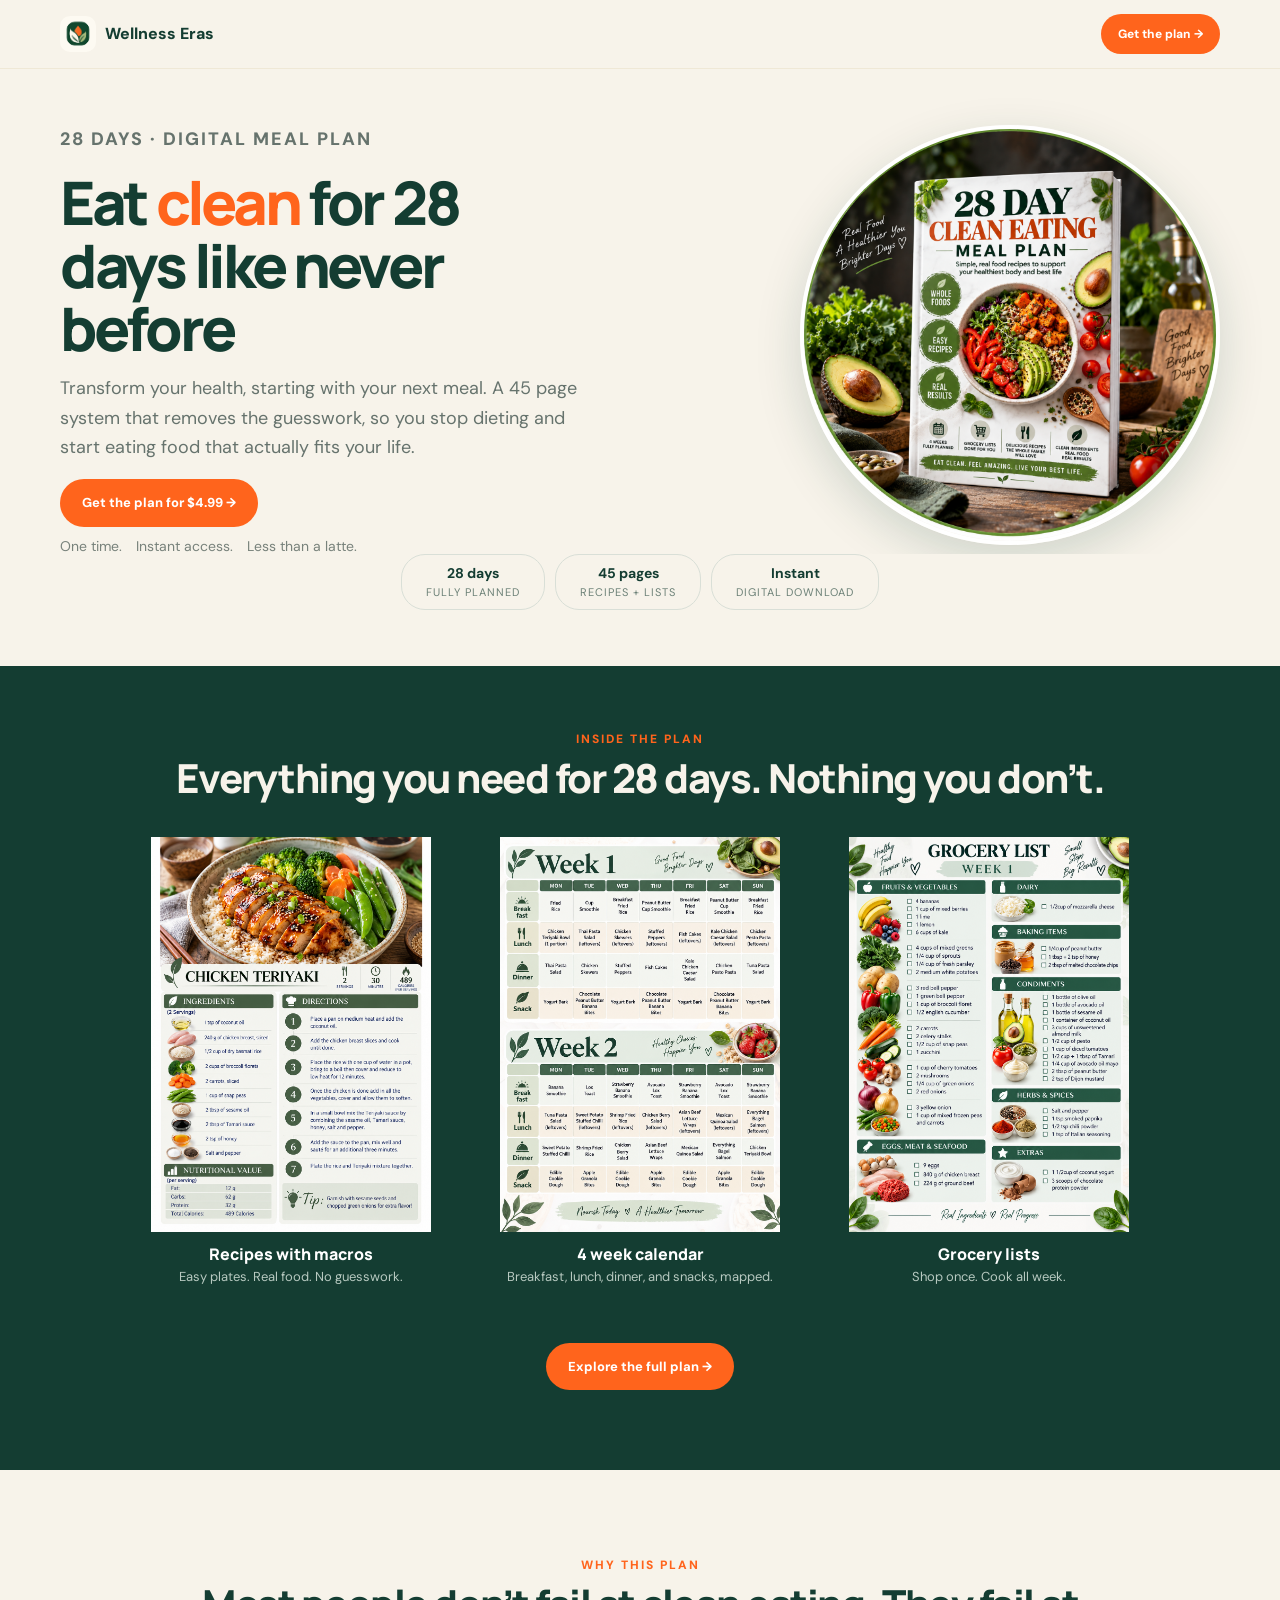
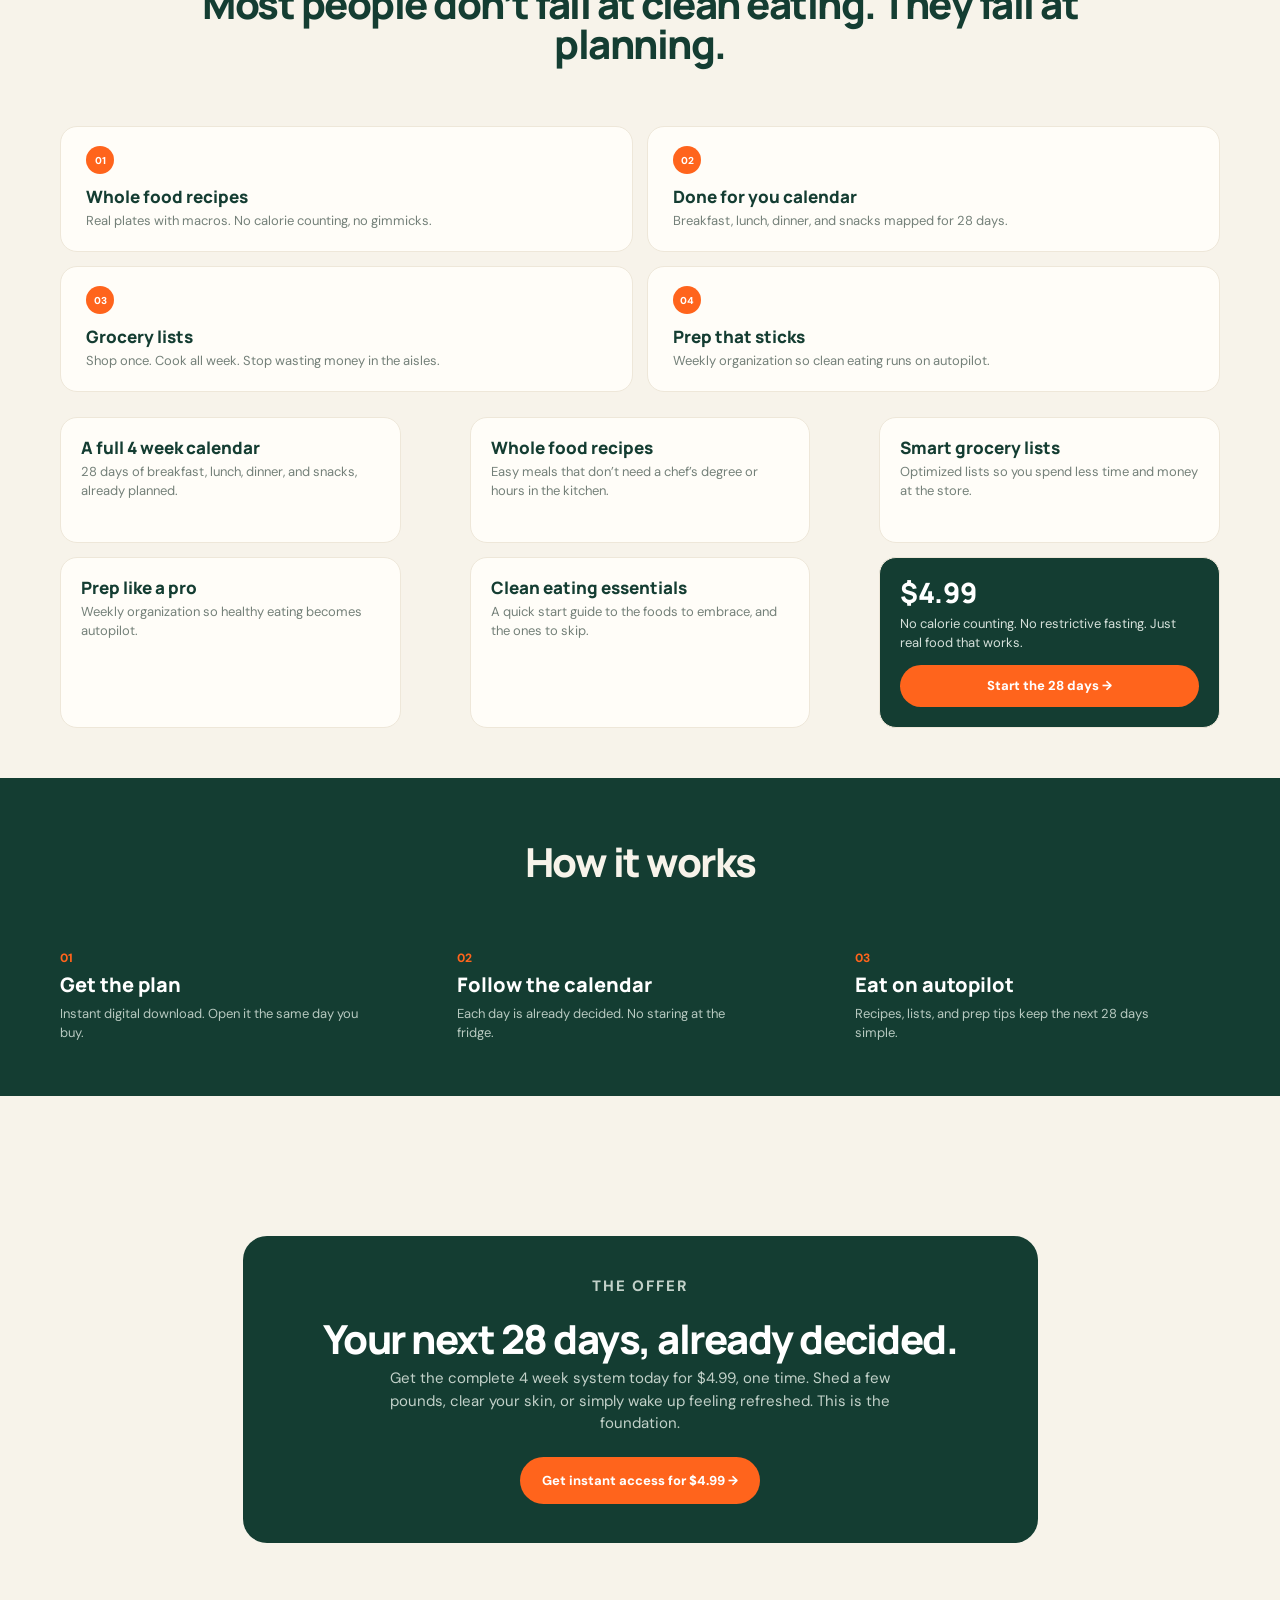
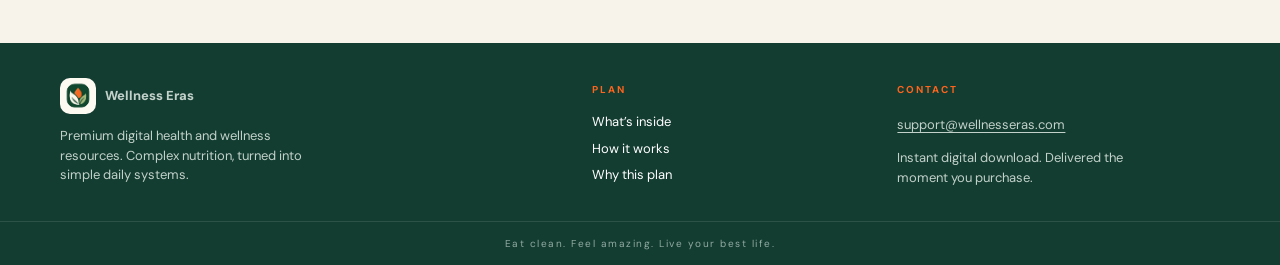
==== commit bc96b9fc: "Fix preview image cropping" ====
--- a/28-day-plan/index.html
+++ b/28-day-plan/index.html
@@ -15,13 +15,13 @@
 .site-header{height:69px;border-bottom:1px solid #efe8d6;background:rgba(247,243,234,.96);position:sticky;top:0;z-index:5}.header-inner{height:100%;display:flex;align-items:center;justify-content:space-between}.brand{display:flex;align-items:center;gap:9px;font-size:16px;font-weight:800}.brand img{width:36px;height:36px;display:block;object-fit:cover;border-radius:10px}.button{display:inline-flex;align-items:center;justify-content:center;gap:8px;border:0;border-radius:999px;background:var(--orange);color:#fff;font-size:13px;font-weight:800;padding:14px 22px;white-space:nowrap}.header-button{padding:11px 17px;font-size:12px}
 .hero{height:485px;overflow:hidden;padding:56px 0 0}.hero-grid{display:grid;grid-template-columns:minmax(0,517px) 420px;gap:56px;align-items:start;justify-content:space-between}.eyebrow{margin:0;color:var(--orange);font-size:12px;font-weight:800;letter-spacing:2px;text-transform:uppercase}h1,h2,h3,p{margin-top:0}h1{font:800 60px/1.05 "Manrope",sans-serif;letter-spacing:-3.3px;margin-bottom:14px}.hero h1{margin-top:12px}.hero h1 span{color:var(--orange)}.hero-copy p{max-width:517px;margin-bottom:17px;color:#66736d;font-size:18px;line-height:1.625}.micro{display:flex;gap:14px;margin-top:9px;color:#78827b;font-size:14px}.hero-product{width:420px;height:420px;border:4px solid #fff;border-radius:50%;overflow:hidden;box-shadow:0 15px 45px rgba(18,63,52,.17)}.hero-product img{display:block;width:100%;height:100%;object-fit:cover}
 .facts{padding:0 0 56px}.facts-list{display:flex;justify-content:center;gap:10px}.fact{min-width:120px;padding:8px 24px;border:1px solid #d9dfd7;border-radius:24px;text-align:center;color:#6c8177;font-size:11px;line-height:1.5;text-transform:uppercase;letter-spacing:1px}.fact strong{display:block;color:var(--green);font-size:14px;letter-spacing:0;text-transform:none}
-.inside{padding:64px 0 80px;background:var(--green);color:var(--cream)}.section-heading{text-align:center;margin:0 auto 39px}.section-heading .eyebrow{margin-bottom:10px}h2{font:800 40px/1 "Manrope",sans-serif;letter-spacing:-1.5px;margin-bottom:0}.inside h2,.how h2{color:var(--cream)}.preview-grid{display:grid;grid-template-columns:repeat(3,280px);gap:69px;justify-content:center}.preview{text-align:center}.preview-image{height:396px;border-radius:12px;overflow:hidden;background:#fff}.preview-image img{display:block;width:100%;height:100%;object-fit:cover}.preview h3{font:800 16px/1.2 "Manrope",sans-serif;margin:13px 0 3px;color:#fff}.preview p{margin:0;color:#b7c9c0;font-size:13px}.inside-cta{display:flex;width:max-content;margin:56px auto 0}
+.inside{padding:64px 0 80px;background:var(--green);color:var(--cream)}.section-heading{text-align:center;margin:0 auto 39px}.section-heading .eyebrow{margin-bottom:10px}h2{font:800 40px/1 "Manrope",sans-serif;letter-spacing:-1.5px;margin-bottom:0}.inside h2,.how h2{color:var(--cream)}.preview-grid{display:grid;grid-template-columns:repeat(3,280px);gap:69px;align-items:start;justify-content:center}.preview{text-align:center}.preview-image{border-radius:12px;background:#fff}.preview-image img{display:block;width:100%;height:auto;object-fit:contain}.preview h3{font:800 16px/1.2 "Manrope",sans-serif;margin:13px 0 3px;color:#fff}.preview p{margin:0;color:#b7c9c0;font-size:13px}.inside-cta{display:flex;width:max-content;margin:56px auto 0}
 .why{padding:86px 0 50px}.why .section-heading{margin-bottom:62px}.why h2{max-width:900px;margin:0 auto}.numbered{display:grid;grid-template-columns:repeat(2,1fr);gap:14px}.numbered article{min-height:126px;padding:19px 25px;border:1px solid var(--line);border-radius:17px;background:#fffdf8}.number{display:grid;place-items:center;width:28px;height:28px;margin-bottom:13px;border-radius:50%;background:var(--orange);color:#fff;font-size:10px;font-weight:800}.numbered h3,.features h3{font:800 17px/1.2 "Manrope",sans-serif;margin:0 0 4px}.numbered p,.features p{margin:0;color:#748079;font-size:13px;line-height:1.45}.features{display:grid;grid-template-columns:repeat(3,1fr);gap:14px 69px;margin-top:25px}.features article{min-height:126px;padding:20px;border:1px solid var(--line);border-radius:17px;background:#fffdf8}.price-card{background:var(--green)!important;color:#fff}.price-card strong{display:block;font:800 28px/1 "Manrope";margin-bottom:9px}.price-card p{color:#d5e0da;margin-bottom:12px}.price-card .button{width:100%;padding:11px}
-.how{padding:64px 0 53px;background:var(--green);color:var(--cream)}.how .section-heading{margin-bottom:67px}.steps{display:grid;grid-template-columns:repeat(3,1fr);gap:32px}.step-number{margin-bottom:7px;color:var(--orange);font-size:12px;font-weight:800}.steps h3{font:800 20px/1.1 "Manrope",sans-serif;margin:0 0 8px;color:#fff}.steps p{max-width:300px;margin:0;color:#b7c9c0;font-size:13px;line-height:1.5}
+.how{padding:64px 0 53px;background:var(--green);color:var(--cream);scroll-margin-top:69px}.how .section-heading{margin-bottom:67px}.steps{display:grid;grid-template-columns:repeat(3,1fr);gap:32px}.step-number{margin-bottom:7px;color:var(--orange);font-size:12px;font-weight:800}.steps h3{font:800 20px/1.1 "Manrope",sans-serif;margin:0 0 8px;color:#fff}.steps p{max-width:300px;margin:0;color:#b7c9c0;font-size:13px;line-height:1.5}
 .offer{padding:140px 0 100px}.offer-box{max-width:795px;margin:0 auto;padding:39px 70px;border-radius:24px;background:var(--green);text-align:center;color:#fff}.offer-box h2{margin:11px 0 8px;color:#fff}.offer-box p{max-width:500px;margin:0 auto 22px;color:#c2d1c9;font-size:15px}
 .site-footer{padding:35px 0 0;background:var(--green);color:var(--cream)}.footer-grid{display:grid;grid-template-columns:1.4fr .7fr 1fr;gap:80px;padding-bottom:34px}.footer-grid h3{margin:4px 0 15px;color:var(--orange);font-size:10px;letter-spacing:2px}.footer-grid p,.footer-grid a{color:#c2d1c9;font-size:13px;line-height:1.5}.footer-grid p{max-width:265px;margin:12px 0 0}.footer-links{display:grid;gap:7px}.footer-links a{color:#fff}.footer-contact a{text-decoration:underline;text-underline-offset:3px}.tagline{padding:14px 0;border-top:1px solid rgba(255,255,255,.1);text-align:center;color:#91aaa1;font-size:10px;letter-spacing:1.5px}
 @media(max-width:900px){.hero{height:auto;padding-bottom:56px}.hero-grid{grid-template-columns:1fr;gap:32px}.hero-product{width:min(420px,100%);height:auto;aspect-ratio:1;margin:0 auto}.facts{padding-bottom:50px}.preview-grid{grid-template-columns:repeat(2,280px)}.offer{padding:80px 0}.steps{gap:22px}}
-@media(max-width:560px){.container{width:calc(100% - 30px)}.hero{padding-top:42px}.hero h1{font-size:42px;letter-spacing:-2px}.hero-copy p{font-size:14px}.micro{font-size:11px;flex-wrap:wrap}.facts-list{gap:5px}.fact{min-width:0;padding:7px 9px;font-size:8px}.fact strong{font-size:11px}.inside,.why{padding:57px 0}.section-heading{margin-bottom:31px}h2{font-size:29px;line-height:1.1}.preview-grid,.numbered,.features,.steps{grid-template-columns:1fr;gap:24px}.preview-grid{max-width:260px;margin:0 auto}.preview-image{height:290px}.inside-cta{margin-top:29px}.features{margin-top:0}.how{padding:57px 0}.how .section-heading{margin-bottom:38px}.offer{padding:51px 0}.offer-box{padding:34px 20px}.offer-box h2{font-size:29px}.footer-grid{grid-template-columns:1fr;gap:26px}.tagline{font-size:8px;letter-spacing:1px}}
+@media(max-width:560px){.container{width:calc(100% - 30px)}.hero{padding-top:42px}.hero h1{font-size:42px;letter-spacing:-2px}.hero-copy p{font-size:14px}.micro{font-size:11px;flex-wrap:wrap}.facts-list{gap:5px}.fact{min-width:0;padding:7px 9px;font-size:8px}.fact strong{font-size:11px}.inside,.why{padding:57px 0}.section-heading{margin-bottom:31px}h2{font-size:29px;line-height:1.1}.preview-grid,.numbered,.features,.steps{grid-template-columns:1fr;gap:24px}.preview-grid{max-width:260px;margin:0 auto}.inside-cta{margin-top:29px}.features{margin-top:0}.how{padding:57px 0}.how .section-heading{margin-bottom:38px}.offer{padding:51px 0}.offer-box{padding:34px 20px}.offer-box h2{font-size:29px}.footer-grid{grid-template-columns:1fr;gap:26px}.tagline{font-size:8px;letter-spacing:1px}}
 </style>
 </head>
 <body>
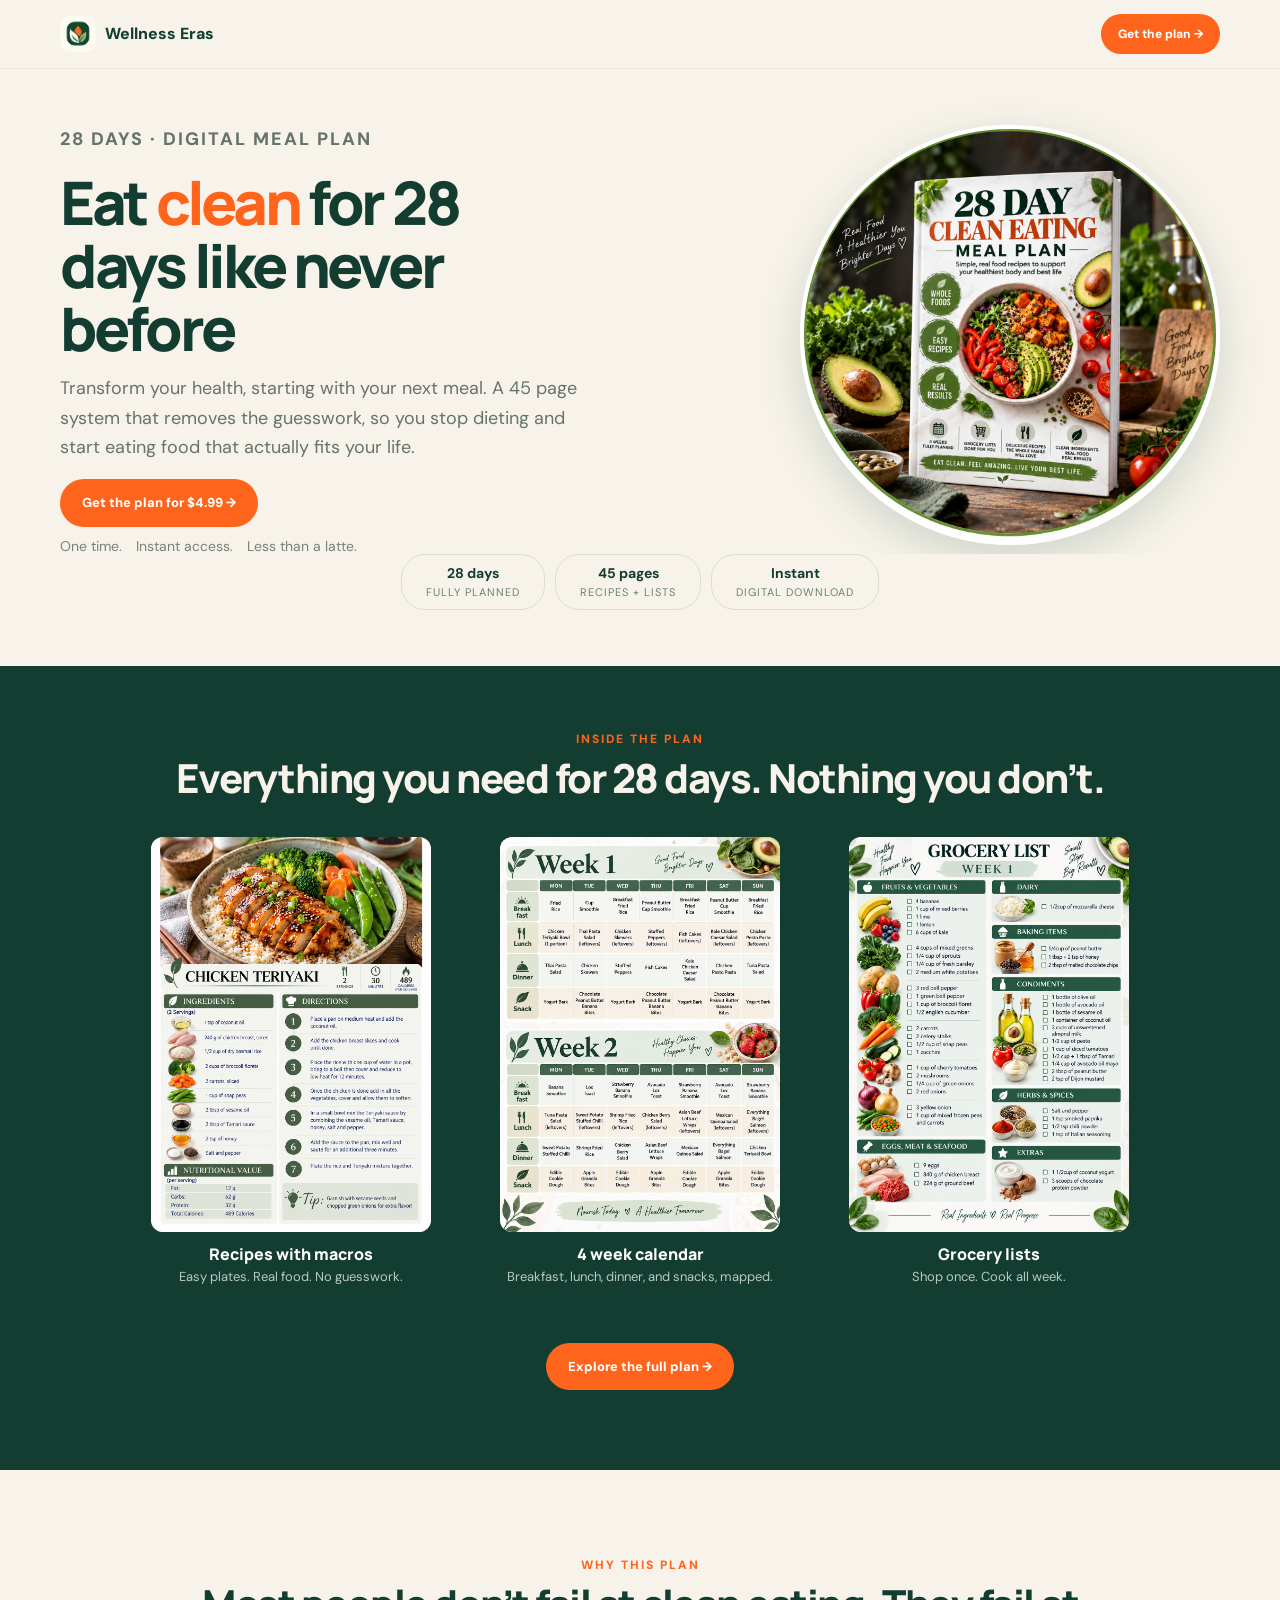
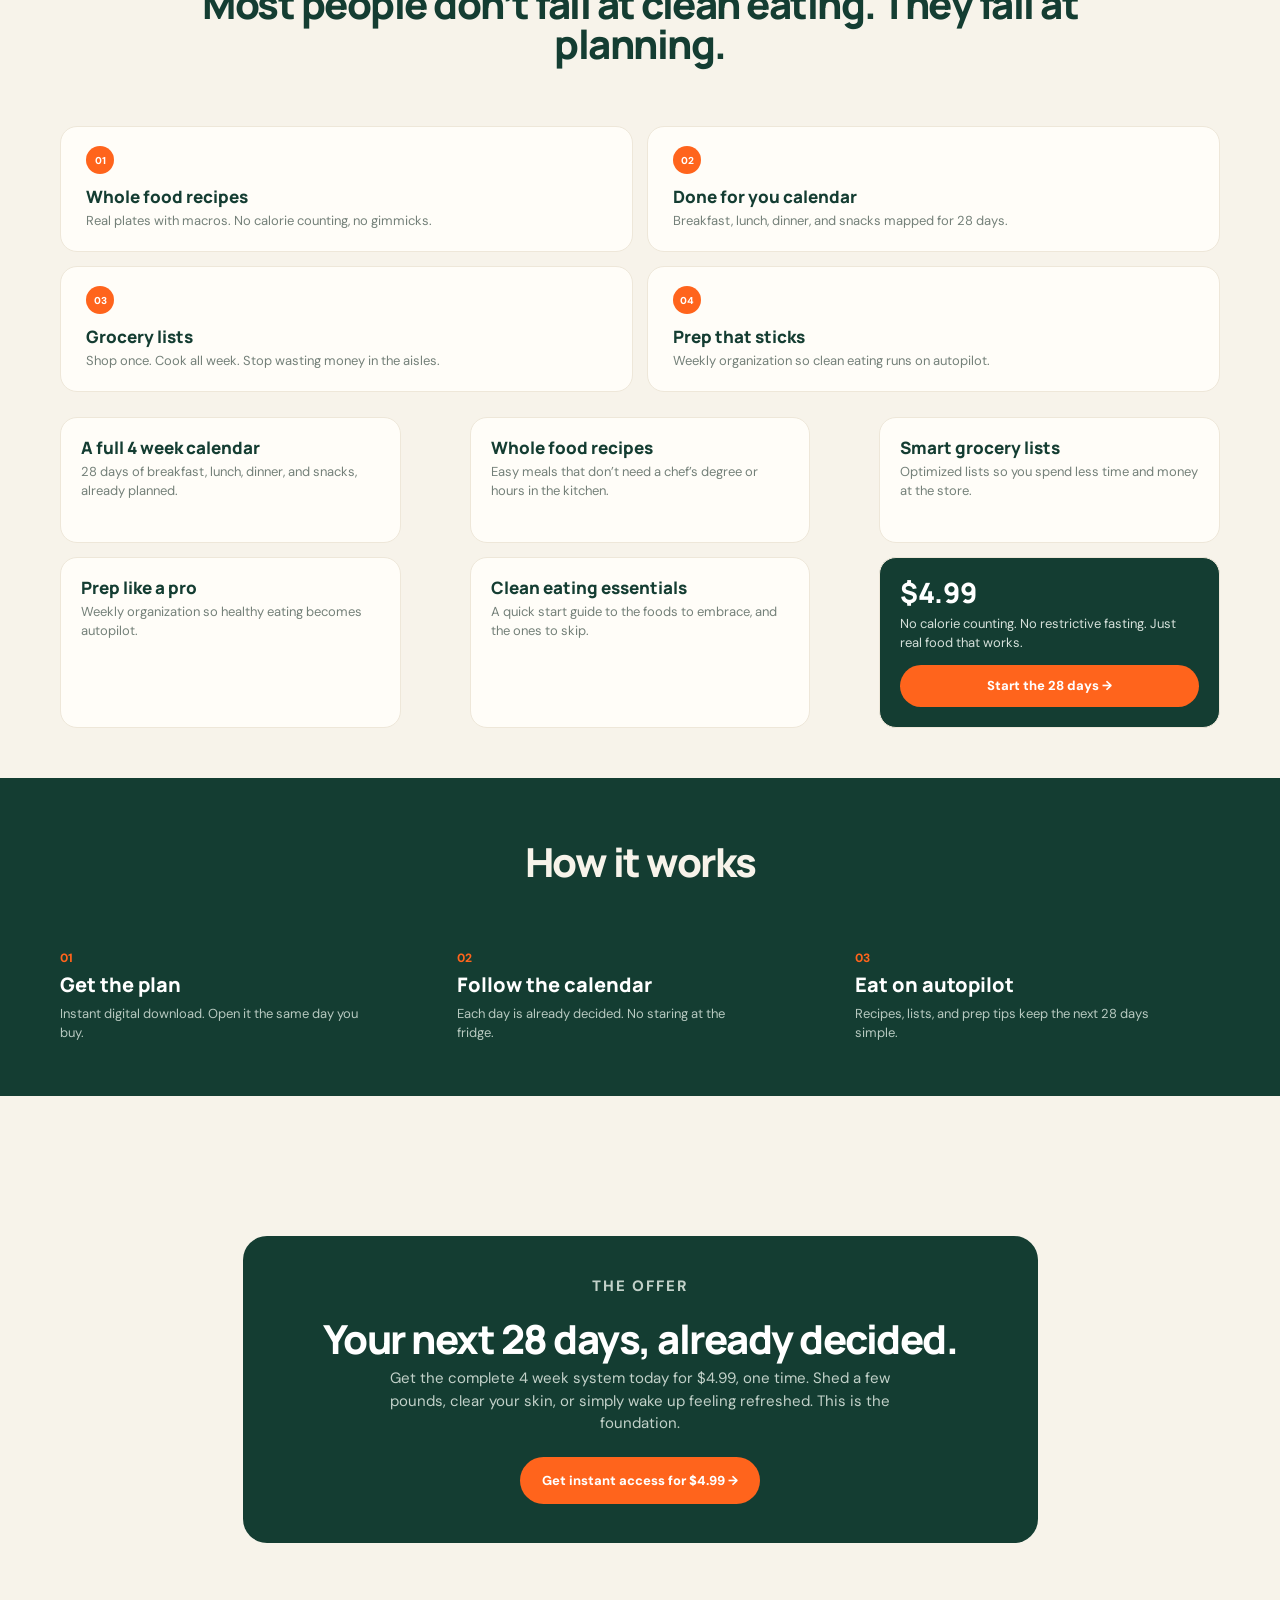
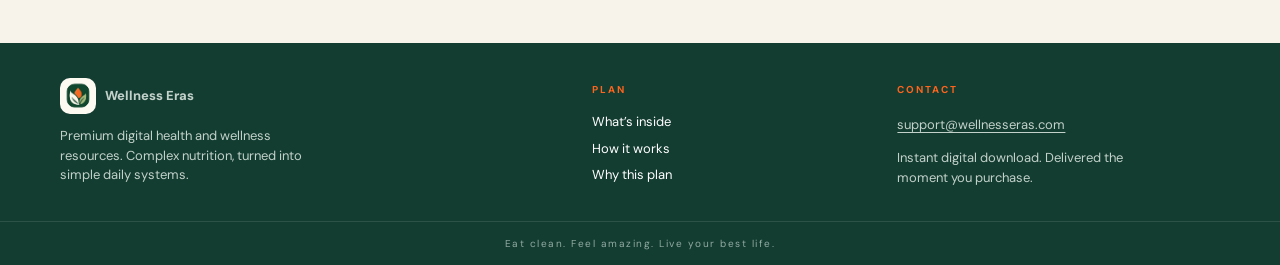
==== commit 91f48bdb: "Restore preview image corners" ====
--- a/28-day-plan/index.html
+++ b/28-day-plan/index.html
@@ -15,7 +15,7 @@
 .site-header{height:69px;border-bottom:1px solid #efe8d6;background:rgba(247,243,234,.96);position:sticky;top:0;z-index:5}.header-inner{height:100%;display:flex;align-items:center;justify-content:space-between}.brand{display:flex;align-items:center;gap:9px;font-size:16px;font-weight:800}.brand img{width:36px;height:36px;display:block;object-fit:cover;border-radius:10px}.button{display:inline-flex;align-items:center;justify-content:center;gap:8px;border:0;border-radius:999px;background:var(--orange);color:#fff;font-size:13px;font-weight:800;padding:14px 22px;white-space:nowrap}.header-button{padding:11px 17px;font-size:12px}
 .hero{height:485px;overflow:hidden;padding:56px 0 0}.hero-grid{display:grid;grid-template-columns:minmax(0,517px) 420px;gap:56px;align-items:start;justify-content:space-between}.eyebrow{margin:0;color:var(--orange);font-size:12px;font-weight:800;letter-spacing:2px;text-transform:uppercase}h1,h2,h3,p{margin-top:0}h1{font:800 60px/1.05 "Manrope",sans-serif;letter-spacing:-3.3px;margin-bottom:14px}.hero h1{margin-top:12px}.hero h1 span{color:var(--orange)}.hero-copy p{max-width:517px;margin-bottom:17px;color:#66736d;font-size:18px;line-height:1.625}.micro{display:flex;gap:14px;margin-top:9px;color:#78827b;font-size:14px}.hero-product{width:420px;height:420px;border:4px solid #fff;border-radius:50%;overflow:hidden;box-shadow:0 15px 45px rgba(18,63,52,.17)}.hero-product img{display:block;width:100%;height:100%;object-fit:cover}
 .facts{padding:0 0 56px}.facts-list{display:flex;justify-content:center;gap:10px}.fact{min-width:120px;padding:8px 24px;border:1px solid #d9dfd7;border-radius:24px;text-align:center;color:#6c8177;font-size:11px;line-height:1.5;text-transform:uppercase;letter-spacing:1px}.fact strong{display:block;color:var(--green);font-size:14px;letter-spacing:0;text-transform:none}
-.inside{padding:64px 0 80px;background:var(--green);color:var(--cream)}.section-heading{text-align:center;margin:0 auto 39px}.section-heading .eyebrow{margin-bottom:10px}h2{font:800 40px/1 "Manrope",sans-serif;letter-spacing:-1.5px;margin-bottom:0}.inside h2,.how h2{color:var(--cream)}.preview-grid{display:grid;grid-template-columns:repeat(3,280px);gap:69px;align-items:start;justify-content:center}.preview{text-align:center}.preview-image{border-radius:12px;background:#fff}.preview-image img{display:block;width:100%;height:auto;object-fit:contain}.preview h3{font:800 16px/1.2 "Manrope",sans-serif;margin:13px 0 3px;color:#fff}.preview p{margin:0;color:#b7c9c0;font-size:13px}.inside-cta{display:flex;width:max-content;margin:56px auto 0}
+.inside{padding:64px 0 80px;background:var(--green);color:var(--cream)}.section-heading{text-align:center;margin:0 auto 39px}.section-heading .eyebrow{margin-bottom:10px}h2{font:800 40px/1 "Manrope",sans-serif;letter-spacing:-1.5px;margin-bottom:0}.inside h2,.how h2{color:var(--cream)}.preview-grid{display:grid;grid-template-columns:repeat(3,280px);gap:69px;align-items:start;justify-content:center}.preview{text-align:center}.preview-image{border-radius:12px;background:#fff;overflow:hidden}.preview-image img{display:block;width:100%;height:auto;object-fit:contain;border-radius:12px}.preview h3{font:800 16px/1.2 "Manrope",sans-serif;margin:13px 0 3px;color:#fff}.preview p{margin:0;color:#b7c9c0;font-size:13px}.inside-cta{display:flex;width:max-content;margin:56px auto 0}
 .why{padding:86px 0 50px}.why .section-heading{margin-bottom:62px}.why h2{max-width:900px;margin:0 auto}.numbered{display:grid;grid-template-columns:repeat(2,1fr);gap:14px}.numbered article{min-height:126px;padding:19px 25px;border:1px solid var(--line);border-radius:17px;background:#fffdf8}.number{display:grid;place-items:center;width:28px;height:28px;margin-bottom:13px;border-radius:50%;background:var(--orange);color:#fff;font-size:10px;font-weight:800}.numbered h3,.features h3{font:800 17px/1.2 "Manrope",sans-serif;margin:0 0 4px}.numbered p,.features p{margin:0;color:#748079;font-size:13px;line-height:1.45}.features{display:grid;grid-template-columns:repeat(3,1fr);gap:14px 69px;margin-top:25px}.features article{min-height:126px;padding:20px;border:1px solid var(--line);border-radius:17px;background:#fffdf8}.price-card{background:var(--green)!important;color:#fff}.price-card strong{display:block;font:800 28px/1 "Manrope";margin-bottom:9px}.price-card p{color:#d5e0da;margin-bottom:12px}.price-card .button{width:100%;padding:11px}
 .how{padding:64px 0 53px;background:var(--green);color:var(--cream);scroll-margin-top:69px}.how .section-heading{margin-bottom:67px}.steps{display:grid;grid-template-columns:repeat(3,1fr);gap:32px}.step-number{margin-bottom:7px;color:var(--orange);font-size:12px;font-weight:800}.steps h3{font:800 20px/1.1 "Manrope",sans-serif;margin:0 0 8px;color:#fff}.steps p{max-width:300px;margin:0;color:#b7c9c0;font-size:13px;line-height:1.5}
 .offer{padding:140px 0 100px}.offer-box{max-width:795px;margin:0 auto;padding:39px 70px;border-radius:24px;background:var(--green);text-align:center;color:#fff}.offer-box h2{margin:11px 0 8px;color:#fff}.offer-box p{max-width:500px;margin:0 auto 22px;color:#c2d1c9;font-size:15px}
